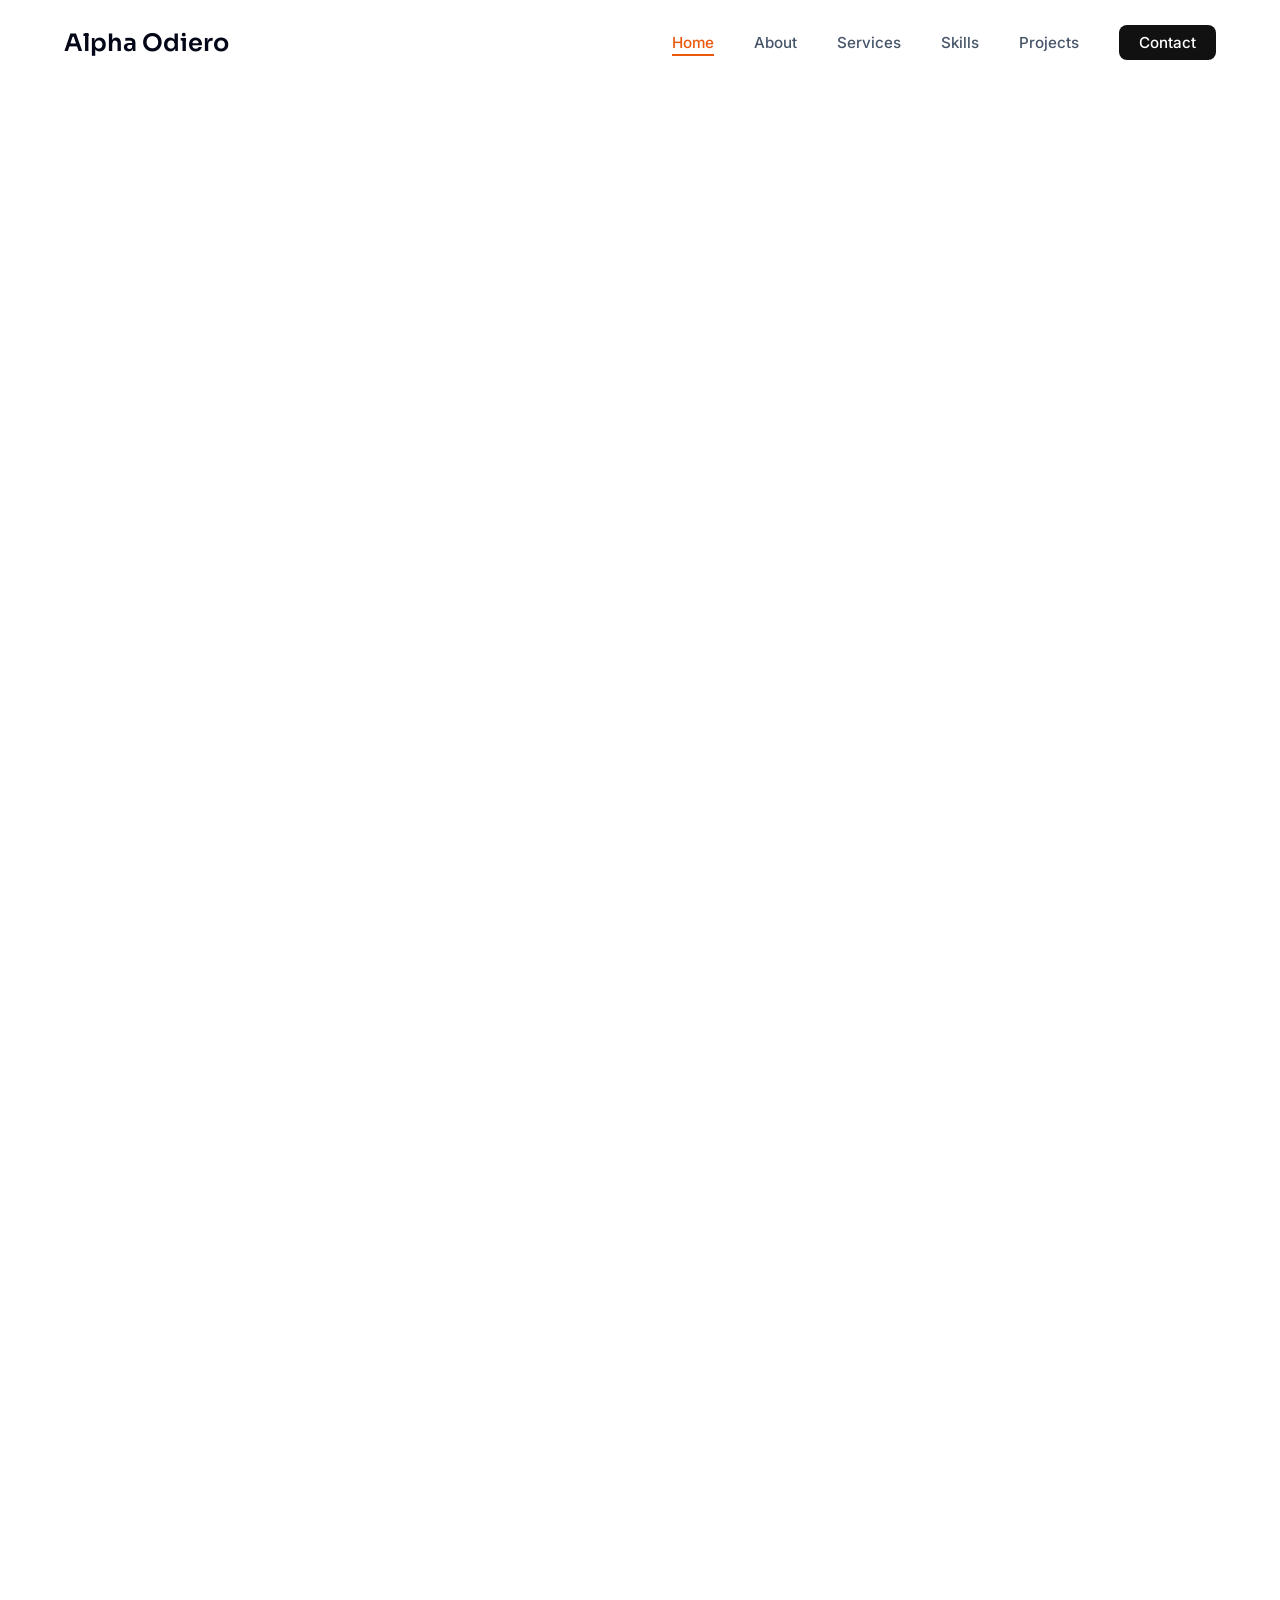
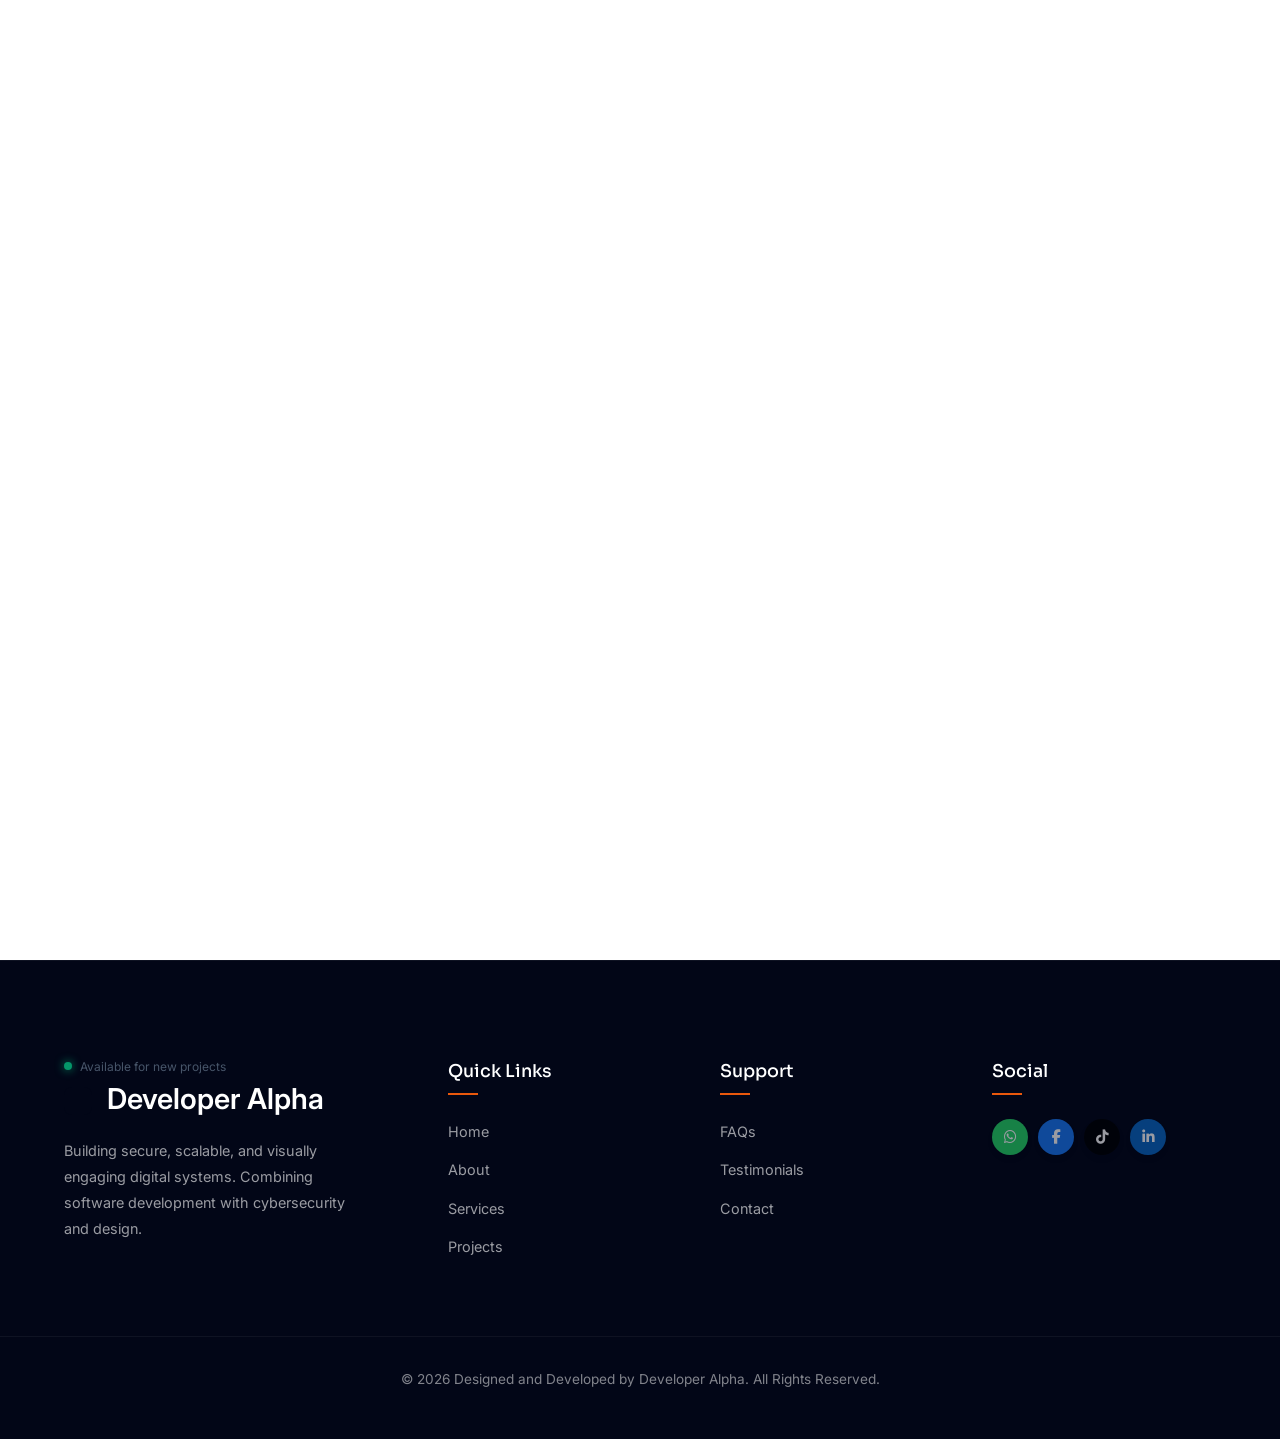
==== index.html @ c67680ea "Ui changed" ====
<!DOCTYPE html>
<html lang="en">

<head>
    <meta charset="UTF-8">
    <meta name="viewport" content="width=device-width, initial-scale=1.0">
    <title>Developer Alpha | Alpha Odiero - Full-Stack Developer & Designer</title>
    <meta name="description"
        content="Portfolio of Alpha Odiero (Developer Alpha), a Kenyan Full-Stack Developer, UI/UX Designer, and Cybersecurity Enthusiast. Building secure and scalable digital experiences.">

    <!-- CSS -->
    <link rel="stylesheet" href="https://cdnjs.cloudflare.com/ajax/libs/font-awesome/6.4.0/css/all.min.css">
    <link rel="stylesheet" href="./css/style.css">
    <link rel="stylesheet" href="./css/responsive.css">

    <!-- Icons -->
    <script src="https://unpkg.com/lucide@latest"></script>
</head>

<body>

    <!-- Desktop Navigation -->
    <nav class="navbar">
        <div class="container nav-container">
            <a href="#" class="logo">

             Alpha Odiero
            </a>
            <ul class="nav-links">
                <li><a href="#home" class="active">Home</a></li>
                <li><a href="#about">About</a></li>
                <li><a href="#services">Services</a></li>
                <li><a href="#skills">Skills</a></li>
                <li><a href="#projects">Projects</a></li>
                <li><a href="#contact" class="nav-contact-btn">Contact</a></li>
            </ul>
            <div class="hamburger">
                <i class="fa-solid fa-bars"></i>
            </div>
        </div>
    </nav>

    <!-- Mobile Slide Menu -->
    <div class="mobile-menu" id="mobileMenu">
        <button class="menu-close"><i class="fa-solid fa-xmark"></i></button>
        <div class="mobile-menu-content">
            <ul class="mobile-nav-links">
                <li><a href="#home">Home</a></li>
                <li><a href="#about">About</a></li>
                <li><a href="#services">Services</a></li>
                <li><a href="#skills">Skills</a></li>
                <li><a href="#projects">Projects</a></li>
                <li><a href="#contact" class="nav-contact-btn">Contact</a></li>
            </ul>
        </div>
    </div>

    <!-- Mobile Navigation (Floating Bottom) -->
    <nav class="mobile-nav">
        <ul>
            <li><a href="#home" class="active"><i data-lucide="home"></i>Home</a></li>
            <li><a href="#about"><i data-lucide="user"></i>About</a></li>
            <li><a href="#projects"><i data-lucide="briefcase"></i>Projects</a></li>
            <li><a href="#contact"><i data-lucide="mail"></i>Contact</a></li>
        </ul>
    </nav>

    <!-- Hero Section -->
    <section id="home" class="hero map-bg map-bg-world">
        <div class="container hero-grid">
            <div class="hero-content reveal">
                <span class="hero-nickname">Developer Alpha</span>
                <h1 class="hero-title"><span class="hero-highlight">Building</span> <span class="typing-text"></span>
                </h1>
                <p class="hero-subtitle">
                    Passionate Kenyan software developer focused on building secure, scalable, and visually engaging
                    digital systems combining software engineering, design, and cybersecurity principles.
                </p>
                <div class="hero-btns">
                    <a href="#projects" class="btn btn-primary">View Projects</a>
                    <a href="#contact" class="btn btn-outline">Let's Work Together</a>
                </div>
                <div class="social-connect-wrapper">
                    <div class="social-connect-text">
                        <span class="follow-text">Follow me</span><span class="colon">:</span>
                    </div>
                    <div class="social-icons">
                        <a href="https://wa.me/254715519158" class="social-icon whatsapp" title="WhatsApp"><i
                                class="fa-brands fa-whatsapp"></i></a>
                        <a href="https://facebook.com/alfaodiero" class="social-icon facebook" title="Facebook"><i
                                class="fa-brands fa-facebook-f"></i></a>
                        <a href="https://tiktok.com/@alphaodiero" class="social-icon tiktok" title="TikTok"><i
                                class="fa-brands fa-tiktok"></i></a>
                        <a href="https://linkedin.com/in/alphaodiero" class="social-icon linkedin" title="LinkedIn"><i
                                class="fa-brands fa-linkedin-in"></i></a>
                        <a href="https://t.me/alphaodiero" class="social-icon telegram" title="Telegram"><i
                                class="fa-brands fa-telegram-plane"></i></a>
                        <a href="mailto:collinsodiera8@gmail.com" class="social-icon email" title="Email"><i
                                class="fa-solid fa-envelope"></i></a>
                        <a href="https://github.com/alpha-odiero" class="social-icon github" title="GitHub"><i
                                class="fa-brands fa-git-alt"></i><span class="git-text">git</span></a>
                    </div>
                </div>
            </div>
            <div class="hero-flow-diagram reveal">
                <!-- SVG connecting lines -->
                <svg class="flow-svg" viewBox="0 0 100 100" preserveAspectRatio="none">
                    <path d="M 16 20 C 33 20, 33 45, 50 45 C 66 45, 66 20, 84 20" fill="none" stroke="rgba(234, 88, 12, 0.4)" stroke-width="0.5" stroke-dasharray="1 1" class="flow-path-anim"/>
                    <path d="M 84 20 C 110 20, -10 70, 16 70" fill="none" stroke="rgba(234, 88, 12, 0.4)" stroke-width="0.5" stroke-dasharray="1 1" class="flow-path-anim"/>
                    <path d="M 16 70 C 33 70, 33 95, 50 95 C 66 95, 66 70, 84 70" fill="none" stroke="rgba(234, 88, 12, 0.4)" stroke-width="0.5" stroke-dasharray="1 1" class="flow-path-anim"/>
                </svg>

                <!-- Cards -->
                <div class="flow-card card-black">
                    <div class="flow-pin"></div>
                    <div class="flow-card-content">
                        <div class="flow-header">
                            <span class="flow-number">01</span>
                            <i data-lucide="lightbulb" class="flow-icon"></i>
                        </div>
                        <h4>Idea</h4>
                        <p>Think of a problem to solve.</p>
                        <div class="flow-example">Example: "I want a website that helps students learn coding."</div>
                    </div>
                </div>

                <div class="flow-card card-yellow">
                    <div class="flow-pin pin-red"></div>
                    <div class="flow-card-content">
                        <div class="flow-header">
                            <span class="flow-number">02</span>
                            <i data-lucide="map" class="flow-icon"></i>
                        </div>
                        <h4>Plan</h4>
                        <p>Define features, tools, users, and goals.</p>
                        <div class="flow-example">Login &bull; Dashboard &bull; Lessons</div>
                    </div>
                </div>

                <div class="flow-card card-orange">
                    <div class="flow-pin pin-green"></div>
                    <div class="flow-card-content">
                        <div class="flow-header">
                            <span class="flow-number">03</span>
                            <i data-lucide="pen-tool" class="flow-icon"></i>
                        </div>
                        <h4>Design</h4>
                        <p>Create UI/UX layouts and app structure.</p>
                        <div class="flow-example">Figma &bull; Canva</div>
                    </div>
                </div>

                <div class="flow-card card-black">
                    <div class="flow-pin pin-pink"></div>
                    <div class="flow-card-content">
                        <div class="flow-header">
                            <span class="flow-number">04</span>
                            <i data-lucide="code" class="flow-icon"></i>
                        </div>
                        <h4>Code</h4>
                        <p>Build the software using programming languages.</p>
                        <div class="flow-example">VS Code &bull; Node.js &bull; React &bull; MongoDB</div>
                    </div>
                </div>

                <div class="flow-card card-yellow">
                    <div class="flow-pin pin-teal"></div>
                    <div class="flow-card-content">
                        <div class="flow-header">
                            <span class="flow-number">05</span>
                            <i data-lucide="bug" class="flow-icon"></i>
                        </div>
                        <h4>Test</h4>
                        <p>Find and fix bugs.</p>
                        <div class="flow-example">Performance &bull; Security &bull; Mobile</div>
                    </div>
                </div>

                <div class="flow-card card-orange">
                    <div class="flow-pin pin-blue"></div>
                    <div class="flow-card-content">
                        <div class="flow-header">
                            <span class="flow-number">06</span>
                            <i data-lucide="rocket" class="flow-icon"></i>
                        </div>
                        <h4>Deploy</h4>
                        <p>Put the software online for users.</p>
                        <div class="flow-example">Vercel &bull; Netlify &bull; Render</div>
                    </div>
                </div>
            </div>
        </div>
    </section>

    <!-- About Section -->
    <section id="about" class="map-bg map-bg-africa">
        <div class="container about-grid">
            <div class="about-img reveal">
                <img src="images/main.jpg" alt="Alpha Odiero" referrerPolicy="no-referrer">
            </div>
            <div class="about-content reveal">
                <span class="section-tag">My Story</span>
                <h2 class="section-title">Who is Alpha?</h2>
                <h3>Bridging Design & Development</h3>
                <p>My journey into software development started with a curiosity for how things work under the hood.
                    Over the years, I've evolved into a developer who doesn't just write code but designs experiences.
                </p>
                <p>With a strong foundation in UI/UX and Graphic Design, I ensure that every system I build is not only
                    powerful and secure but also intuitive and visually stunning.</p>
                <p>My passion for cybersecurity drives me to implement zero-trust principles in every line of code,
                    ensuring that performance never comes at the cost of safety.</p>
                <button class="btn btn-outline" data-modal="workflowModal">Read More About My Process</button>
            </div>
        </div>
    </section>

    <!-- Services Section -->
    <section id="services">
        <div class="container">
            <div class="section-head reveal">
                <span class="section-tag">Expertise</span>
                <h2 class="section-title">What I Do</h2>
            </div>
            <div class="services-grid">
                <div class="service-card reveal">
                    <div class="service-icon"><i data-lucide="server"></i></div>
                    <h3>Backend Development</h3>
                    <p>Building high-performance, secure, and scalable server-side systems and APIs.</p>
                    <button class="btn btn-outline" data-modal="webDevModal">Read More</button>
                </div>
                <div class="service-card reveal uiux-card">
                    <div class="service-icon"><i data-lucide="figma"></i></div>
                    <h3>UI/UX Design</h3>
                    <p>Crafting intuitive and accessible user interfaces that provide exceptional digital experiences.
                    </p>
                    <button class="btn btn-outline" data-modal="uiuxModal">Read More</button>
                </div>
                <div class="service-card reveal">
                    <div class="service-icon"><i data-lucide="layout-grid"></i></div>
                    <h3>Graphic Design</h3>
                    <p>Creating impact through visual identity, branding, and professional layouts.</p>
                    <button class="btn btn-outline" data-modal="graphicModal">Read More</button>
                </div>
            </div>
        </div>
    </section>

    <!-- Skills Section -->
    <section id="skills" class="bg-soft">
        <div class="container">
            <div class="section-head reveal">
                <span class="section-tag">Skills</span>
                <h2 class="section-title">My Tech Stack</h2>
            </div>
            <div class="skills-container">
                <!-- Frontend -->
                <div class="skill-card reveal">
                    <h4><i data-lucide="monitor"></i> Frontend</h4>
                    <div class="skill-item">
                        <div class="skill-info"><span>HTML5/CSS3</span></div>
                    </div>
                    <div class="skill-item">
                        <div class="skill-info"><span>JavaScript (ES6+)</span></div>
                    </div>
                    <div class="skill-item">
                        <div class="skill-info"><span>React.js</span></div>
                    </div>
                    <div class="skill-item">
                        <div class="skill-info"><span>Responsive Design</span></div>
                    </div>
                </div>
                <!-- Backend -->
                <div class="skill-card reveal backend-card">
                    <h4><i data-lucide="server"></i> Backend</h4>
                    <div class="skill-item">
                        <div class="skill-info"><span>Node.js / Express</span></div>
                    </div>
                    <div class="skill-item">
                        <div class="skill-info"><span>REST APIs</span></div>
                    </div>
                    <div class="skill-item">
                        <div class="skill-info"><span>MongoDB</span></div>
                    </div>
                </div>
                <!-- Design -->
                <div class="skill-card reveal">
                    <h4><i data-lucide="pen-tool"></i> Design</h4>
                    <div class="skill-item">
                        <div class="skill-info"><span>Figma</span></div>
                    </div>
                    <div class="skill-item">
                        <div class="skill-info"><span>Photoshop / Illustrator</span></div>
                    </div>
                    <div class="skill-item">
                        <div class="skill-info"><span>Canva</span></div>
                    </div>
                </div>
            </div>
        </div>
    </section>

    <!-- Projects Section -->
    <section id="projects">
        <div class="container">
            <div class="section-head reveal">
                <span class="section-tag">Portfolio</span>
                <h2 class="section-title">Selected Works</h2>
            </div>

            <div class="project-filter reveal">
                <button class="filter-btn active" data-filter="all">All</button>
                <button class="filter-btn" data-filter="web">Web Dev</button>
                <button class="filter-btn" data-filter="design">UI/UX & Graphics</button>
            </div>

            <div class="projects-grid">
                <!-- Project: Kilimo Bora -->
                <div class="project-card reveal" data-category="web">
                    <div class="project-img">
                        <img src="images/land.jpg" alt="Kilimo Bora" referrerPolicy="no-referrer">
                    </div>
                    <div class="project-info">
                        <div class="project-tags">
                            <span class="project-tag">Agri-Tech</span>
                            <span class="project-tag">Full-Stack</span>
                        </div>
                        <h3>Kilimo Bora</h3>
                        <p>An agricultural tech platform designed to empower Kenyan farmers with modern digital tools
                            for better yield management and market access.</p>
                        <div class="project-links">
                            <a href="https://kilimo-bora-amber.vercel.app/" target="_blank" class="project-link"><i
                                    data-lucide="external-link"></i> Live Demo</a>
                            <a href="https://github.com/alpha-odiero" target="_blank" class="project-link"><i
                                    data-lucide="github"></i> GitHub</a>
                        </div>
                    </div>
                </div>

                <!-- Project shishi -->
                <div class="project-card reveal" data-category="web">
                    <div class="project-img">
                        <img src="images/rest.jpg" alt="SecuFlow" referrerPolicy="no-referrer">
                    </div>
                    <div class="project-info">
                        <div class="project-tags">
                            <span class="project-tag">Refreshment</span>
                            <span class="project-tag">Dashboard</span>
                        </div>
                        <h3>shushi restaurant</h3>
                        <p>A project designed to help cleants who are visiting shushi,to have a good time to know more
                            about their services all in one place.</p>
                        <div class="project-links">
                            <a href="#" class="project-link"><i data-lucide="external-link"></i> Case Study</a>
                            <a href="https://github.com/alpha-odiero" target="_blank" class="project-link"><i
                                    data-lucide="github"></i> GitHub</a>
                        </div>
                    </div>
                </div>
                <!-- Project: Kingstone 2 -->
                <div class="project-card reveal" data-category="web">
                    <div class="project-img">
                        <img src="images/bnb.jpg" alt="Kingstone Resort" referrerPolicy="no-referrer">
                    </div>
                    <div class="project-info">
                        <div class="project-tags">
                            <span class="project-tag">Agri-Tech</span>
                            <span class="project-tag">Full-Stack</span>
                        </div>
                        <h3>Kingstone resort</h3>
                        <p>Kingstone Resort serves Kenyans by offering comfortable accommodation, quality hospitality,
                            delicious meals, relaxation facilities, conference services, and tourism experiences that
                            support local travel, employment opportunities, and economic growth within communities..</p>
                        <div class="project-links">
                            <a href="#" target="_blank" class="project-link"><i data-lucide="external-link"></i> Live
                                Demo coming soon</a>
                            <a href="https://github.com/alpha-odiero" target="_blank" class="project-link"><i
                                    data-lucide="github"></i> GitHub</a>
                        </div>
                    </div>
                </div>
                <!-- Project: Kilimo Bora -->
                <div class="project-card reveal" data-category="web">
                    <div class="project-img">
                        <img src="images/eco.jpg" alt="Kilimo Bora" referrerPolicy="no-referrer">
                    </div>
                    <div class="project-info">
                        <div class="project-tags">
                            <span class="project-tag">Eco care</span>
                            <span class="project-tag">Full-Stack</span>
                        </div>
                        <h3>Eco care</h3>
                        <p>A company requested for a Full-Stack web Application were they connect across the globe to
                            save the earth and improve naturea energy.</p>
                        <div class="project-links">
                            <a href="#" target="_blank" class="project-link"><i data-lucide="external-link"></i> Case
                                study</a>
                            <a href="https://github.com/alpha-odiero" target="_blank" class="project-link"><i
                                    data-lucide="github"></i> GitHub</a>
                        </div>
                    </div>
                </div>

                <!-- Project: Brand Identity -->
                <div class="project-card reveal" data-category="design">
                    <div class="project-img">
                        <!-- Placeholder image for Brand Identity -->
                        <img src="images/Kryon™ - Brand Guidelines.jpg" alt="Brand Identity"
                            referrerPolicy="no-referrer">
                    </div>
                    <div class="project-info">
                        <div class="project-tags">
                            <span class="project-tag">Branding</span>
                            <span class="project-tag">Graphic Design</span>
                        </div>
                        <h3>Corporate Brand Identity</h3>
                        <p>A comprehensive branding project including logo design, color palette, and brand guidelines
                            for a tech startup.</p>
                        <div class="project-links">
                            <a href="#" class="project-link" data-modal="brandGalleryModal"><i data-lucide="eye"></i>
                                View Gallery</a>
                        </div>
                    </div>
                </div>

                <!-- Project: Mobile App UI -->
                <div class="project-card reveal" data-category="design">
                    <div class="project-img">
                        <!-- Placeholder image for Mobile App UI -->
                        <img src="images/Instagram (1).jpg" alt="Mobile App UI" referrerPolicy="no-referrer">
                    </div>
                    <div class="project-info">
                        <div class="project-tags">
                            <span class="project-tag">UI/UX</span>
                            <span class="project-tag">Mobile</span>
                        </div>
                        <h3>Eco-Friendly Mobile App</h3>
                        <p>User interface design for a mobile application focused on tracking carbon footprint and
                            sustainable living.</p>
                        <div class="project-links">
                            <a href="#" class="project-link" data-modal="brandGalleryModal"><i data-lucide="eye"></i>
                                View Gallery</a>
                        </div>
                    </div>
                </div>

                <!-- Project: Dashboard UX -->
                <div class="project-card reveal" data-category="design">
                    <div class="project-img">
                        <!-- Placeholder image for Dashboard UX -->
                        <img src="images/Saas Dashboard Series - Orders - S_ Datta.jpg" alt="Dashboard UX"
                            referrerPolicy="no-referrer">
                    </div>
                    <div class="project-info">
                        <div class="project-tags">
                            <span class="project-tag">UI/UX</span>
                            <span class="project-tag">Web App</span>
                        </div>
                        <h3>SaaS Analytics Dashboard</h3>
                        <p>Designed a complex data visualization dashboard for a business intelligence platform with a
                            focus on usability.</p>
                        <div class="project-links">
                            <a href="#" class="project-link" data-modal="brandGalleryModal"><i data-lucide="eye"></i>
                                View Gallery</a>
                        </div>
                    </div>
                </div>

                <!-- Project: Marketing Kit -->
                <div class="project-card reveal" data-category="design">
                    <div class="project-img">
                        <!-- Placeholder image for Marketing Kit -->
                        <img src="images/Top Digital Marketing Agency in Pakistan.jpg" alt="Marketing Kit"
                            referrerPolicy="no-referrer">
                    </div>
                    <div class="project-info">
                        <div class="project-tags">
                            <span class="project-tag">Digital Art</span>
                            <span class="project-tag">Marketing</span>
                        </div>
                        <h3>Digital Marketing Campaign</h3>
                        <p>A series of high-impact visual assets created for a social media marketing campaign reaching
                            over 100k users.</p>
                        <div class="project-links">
                            <a href="#" class="project-link" data-modal="brandGalleryModal"><i data-lucide="eye"></i>
                                View Gallery</a>
                        </div>
                    </div>
                </div>

                <!-- Project: E-commerce Design -->
                <div class="project-card reveal" data-category="design">
                    <div class="project-img">
                        <!-- Placeholder image for E-commerce Design -->
                        <img src="images/Clothing Ad Flyer Design.jpg" alt="E-commerce Design"
                            referrerPolicy="no-referrer">
                    </div>
                    <div class="project-info">
                        <div class="project-tags">
                            <span class="project-tag">UI/UX</span>
                            <span class="project-tag">E-commerce</span>
                        </div>
                        <h3>Fashion E-commerce Concept</h3>
                        <p>Modern and minimalist design for a high-end fashion retailer, focusing on seamless product
                            discovery.</p>
                        <div class="project-links">
                            <a href="#" class="project-link" data-modal="brandGalleryModal"><i data-lucide="eye"></i>
                                View Gallery</a>
                        </div>
                    </div>
                </div>
            </div>
        </div>
    </section>

    <!-- Contact Section -->
    <section id="contact" class="map-bg map-bg-world map-bg-orange">
        <div class="container contact-grid">
            <div class="contact-info reveal">
                <span class="section-tag">Get In Touch</span>
                <h2 class="section-title">Let's Build Something Amazing</h2>
                <div class="contact-cards">
                    <div class="interactive-contact-card">
                        <div class="card-front" onclick="this.parentElement.classList.add('show-back')">
                            <div class="contact-icon"><i data-lucide="phone"></i></div>
                            <div class="contact-details">
                                <h4>Call Me</h4>
                                <p>+254 715 519 158</p>
                            </div>
                        </div>
                        <div class="card-back">
                            <div class="card-back-header">
                                <button class="card-back-btn" onclick="this.closest('.interactive-contact-card').classList.remove('show-back'); event.stopPropagation();"><i class="fa-solid fa-arrow-left"></i></button>
                                <h4>Contact Options</h4>
                            </div>
                            <div class="card-actions">
                                <a href="tel:+254715519158" class="card-action-btn"><i data-lucide="phone"></i> Direct Call</a>
                                <a href="https://wa.me/254715519158?text=Hello%20Alpha,%20I%20saw%20your%20portfolio%20and%20would%20like%20to%20discuss%20a%20project%20with%20you." target="_blank" class="card-action-btn"><i class="fa-brands fa-whatsapp" style="font-size: 1.2rem;"></i> WhatsApp</a>
                            </div>
                        </div>
                    </div>
                    <div class="interactive-contact-card">
                        <div class="card-front" onclick="this.parentElement.classList.add('show-back')">
                            <div class="contact-icon"><i data-lucide="mail"></i></div>
                            <div class="contact-details">
                                <h4>Email Me</h4>
                                <p>collinsodiera8@gmail.com</p>
                            </div>
                        </div>
                        <div class="card-back">
                            <div class="card-back-header">
                                <button class="card-back-btn" onclick="this.closest('.interactive-contact-card').classList.remove('show-back'); event.stopPropagation();"><i class="fa-solid fa-arrow-left"></i></button>
                                <h4>Send an Email</h4>
                            </div>
                            <div class="card-actions">
                                <a href="mailto:collinsodiera8@gmail.com?subject=Inquiry%20from%20Portfolio&body=Hi%20Alpha,%0A%0AI%20was%20impressed%20by%20your%20portfolio%20and%20would%20love%20to%20connect%20with%20you%20regarding%20a%20project." class="card-action-btn"><i data-lucide="mail"></i> Compose Email</a>
                            </div>
                        </div>
                    </div>
                    <div class="interactive-contact-card">
                        <div class="card-front" onclick="this.parentElement.classList.add('show-back')">
                            <div class="contact-icon"><i data-lucide="map-pin"></i></div>
                            <div class="contact-details">
                                <h4>Find Me</h4>
                                <p>Nakuru, Bahati, Maili Saba</p>
                            </div>
                        </div>
                        <div class="card-back">
                            <div class="card-back-header">
                                <button class="card-back-btn" onclick="this.closest('.interactive-contact-card').classList.remove('show-back'); event.stopPropagation();"><i class="fa-solid fa-arrow-left"></i></button>
                                <h4>My Location</h4>
                            </div>
                            <div class="card-actions">
                                <a href="https://maps.app.goo.gl/ADVG8TJtCRrFVwgk6" target="_blank" class="card-action-btn"><i data-lucide="map"></i> Open in Google Maps</a>
                            </div>
                        </div>
                    </div>
                </div>
            </div>
            <div class="contact-form reveal">
                <form id="contactForm">
                    <div class="form-group">
                        <label>Your Name</label>
                        <input type="text" class="form-control" placeholder="John Doe" required>
                    </div>
                    <div class="form-group">
                        <label>Email Address</label>
                        <input type="email" class="form-control" placeholder="john@example.com" required>
                    </div>
                    <div class="form-group">
                        <label>Subject</label>
                        <input type="text" class="form-control" placeholder="How can I help you?" required>
                    </div>
                    <div class="form-group">
                        <label>Message</label>
                        <textarea class="form-control" rows="5" placeholder="Tell me about your project..."
                            required></textarea>
                    </div>
                    <button type="submit" class="btn btn-primary" style="width: 100%;">Send Message</button>
                </form>
            </div>
        </div>
    </section>

    <!-- Footer -->
    <footer>
        <div class="container footer-grid">
            <div class="footer-about">
                <div class="status">
                    <div class="status-dot"></div>
                    Available for new projects
                </div>
                <a href="#" class="footer-logo">
                    <div class="logo-icon"
                        style="display:inline-flex; vertical-align:middle; margin-right:8px; width:28px; height:28px; font-size:0.6rem;">
                    </div>
                    Developer Alpha
                </a>
                <p>Building secure, scalable, and visually engaging digital systems. Combining software development with
                    cybersecurity and design.</p>
            </div>
            <div class="footer-links">
                <h4>Quick Links</h4>
                <ul>
                    <li><a href="#home">Home</a></li>
                    <li><a href="#about">About</a></li>
                    <li><a href="#services">Services</a></li>
                    <li><a href="#projects">Projects</a></li>
                </ul>
            </div>
            <div class="footer-links">
                <h4>Support</h4>
                <ul>
                    <li><a href="#" data-modal="faqModal">FAQs</a></li>
                    <li><a href="#" data-modal="testimonialModal">Testimonials</a></li>
                    <li><a href="#contact">Contact</a></li>
                </ul>
            </div>
            <div class="footer-links">
                <h4>Social</h4>
                <div class="social-icons" style="justify-content: flex-start; gap: 10px;">
                    <a href="https://wa.me/254715519158" class="social-icon whatsapp" title="WhatsApp"><i
                            class="fa-brands fa-whatsapp"></i></a>
                    <a href="https://facebook.com/alfaodiero" class="social-icon facebook" title="Facebook"><i
                            class="fa-brands fa-facebook-f"></i></a>
                    <a href="https://tiktok.com/@alphaodiero" class="social-icon tiktok" title="TikTok"><i
                            class="fa-brands fa-tiktok"></i></a>
                    <a href="https://linkedin.com/in/alphaodiero" class="social-icon linkedin" title="LinkedIn"><i
                            class="fa-brands fa-linkedin-in"></i></a>
                </div>
            </div>
        </div>
        <div class="footer-bottom">
            <p>&copy; 2026 Designed and Developed by Developer Alpha. All Rights Reserved.</p>
        </div>
    </footer>

    <!-- Modals -->
    <!-- Workflow Modal -->
    <div id="workflowModal" class="modal">
        <div class="modal-content">
            <button class="modal-close">&times;</button>
            <h2 class="section-title">My Project Workflow: How I Handle Projects From Start to Finish</h2>
            <div class="workflow-steps">
                <div class="faq-item">
                    <div class="faq-question">1. Discovery & Consultation <span>+</span></div>
                    <div class="faq-answer">Every project begins with understanding the client’s goals, audience, and
                        vision. During this phase, I discuss requirements, understand business goals, identify target
                        users, analyze competitors, and define project scope to create a strong foundation.</div>
                </div>
                <div class="faq-item">
                    <div class="faq-question">2. Planning & Strategy <span>+</span></div>
                    <div class="faq-answer">I create a clear project plan including system architecture, feature
                        planning, user flow mapping, and technology selection. I recommend solutions based on
                        scalability, performance, and budget.</div>
                </div>
                <div class="faq-item">
                    <div class="faq-question">3. UI/UX Design <span>+</span></div>
                    <div class="faq-answer">Before coding, I design the visual experience. This includes wireframes, UI
                        mockups, color systems, and typography. I collaborate closely with clients to refine the design
                        until it aligns with their vision.</div>
                </div>
                <div class="faq-item">
                    <div class="faq-question">4. Development Phase <span>+</span></div>
                    <div class="faq-answer">I focus on clean, maintainable code, responsive design, fast performance,
                        and security best practices. I build everything from frontend interfaces to secure backend APIs
                        and databases.</div>
                </div>
                <div class="faq-item">
                    <div class="faq-question">5. Client Collaboration & Feedback <span>+</span></div>
                    <div class="faq-answer">Communication is maintained throughout. I provide regular progress updates,
                        preview links, and revision opportunities. This ensures clients stay involved and informed at
                        every stage.</div>
                </div>
                <div class="faq-item">
                    <div class="faq-question">6. Testing & Optimization <span>+</span></div>
                    <div class="faq-answer">Before launch, the project is thoroughly tested for mobile responsiveness,
                        browser compatibility, performance, and security issues to deliver a stable, polished, and
                        professional product.</div>
                </div>
                <div class="faq-item">
                    <div class="faq-question">7. Deployment & Launch <span>+</span></div>
                    <div class="faq-answer">After final approval, I deploy the project to production. This includes
                        domain connection, hosting setup, SSL configuration, and database deployment.</div>
                </div>
                <div class="faq-item">
                    <div class="faq-question">8. Post-Launch Support <span>+</span></div>
                    <div class="faq-answer">Even after deployment, I continue supporting clients with maintenance,
                        updates, feature improvements, and bug fixes for continuous improvement.</div>
                </div>
            </div>
            <div class="collaboration-approach"
                style="margin-top: 2rem; padding-top: 1.5rem; border-top: 1px solid var(--border-color);">
                <h3 style="font-size: 1.2rem; margin-bottom: 1rem;">My Collaboration Approach</h3>
                <div style="display: flex; flex-wrap: wrap; gap: 8px;">
                    <span class="project-tag">Clear communication</span>
                    <span class="project-tag">Transparency</span>
                    <span class="project-tag">Timely delivery</span>
                    <span class="project-tag">Creative problem-solving</span>
                    <span class="project-tag">Attention to detail</span>
                    <span class="project-tag">Client satisfaction</span>
                    <span class="project-tag">Scalable and secure solutions</span>
                </div>
            </div>
        </div>
    </div>

    <!-- FAQ Modal -->
    <div id="faqModal" class="modal">
        <div class="modal-content">
            <button class="modal-close">&times;</button>
            <h2 class="section-title">Frequently Asked Questions</h2>
            <div class="faq-list">
                <div class="faq-item">
                    <div class="faq-question">Who is Alpha Odiero? <span>+</span></div>
                    <div class="faq-answer">I’m Alpha Odiero, also known as Engineer Alpha — a Kenyan Full-Stack
                        Developer, UI/UX Designer, Graphic Designer, and Cybersecurity Enthusiast passionate about
                        building modern digital products and scalable web applications.</div>
                </div>
                <div class="faq-item">
                    <div class="faq-question">What services do you offer? <span>+</span></div>
                    <div class="faq-answer">I offer a wide range of services including: Full-Stack Web Development,
                        Frontend Development, UI/UX Design, Graphic Design, Portfolio & Business Websites, Landing
                        Pages, E-commerce Development, Branding & Visual Design, and Website Maintenance & Optimization.
                    </div>
                </div>
                <div class="faq-item">
                    <div class="faq-question">Which technologies do you use? <span>+</span></div>
                    <div class="faq-answer">I work with technologies such as: HTML, CSS, JavaScript, React.js, Node.js,
                        Express.js, MongoDB, Git & GitHub, REST APIs, Figma, and Adobe Photoshop & Illustrator. I’m also
                        expanding my skills in DevOps, backend architecture, and cybersecurity.</div>
                </div>
                <div class="faq-item">
                    <div class="faq-question">Are you available for freelance work? <span>+</span></div>
                    <div class="faq-answer">Yes. I’m available for freelance projects, collaborations, startup
                        partnerships, and creative digital solutions.</div>
                </div>
                <div class="faq-item">
                    <div class="faq-question">Do you design both websites and graphics? <span>+</span></div>
                    <div class="faq-answer">Yes. I combine development and design skills to create complete digital
                        experiences — from UI/UX design and branding to fully functional websites and applications.
                    </div>
                </div>
                <div class="faq-item">
                    <div class="faq-question">Can you build responsive mobile-friendly websites? <span>+</span></div>
                    <div class="faq-answer">Absolutely. All websites I create are fully responsive and optimized for
                        desktops, tablets, and mobile devices.</div>
                </div>
                <div class="faq-item">
                    <div class="faq-question">Do you work with startups and personal brands? <span>+</span></div>
                    <div class="faq-answer">Yes. I enjoy helping startups, entrepreneurs, creators, and businesses build
                        strong online identities and scalable digital products.</div>
                </div>
                <div class="faq-item">
                    <div class="faq-question">How long does it take to complete a project? <span>+</span></div>
                    <div class="faq-answer">Project timelines depend on complexity and features. Small websites may take
                        a few days, while advanced applications can take several weeks.</div>
                </div>
                <div class="faq-item">
                    <div class="faq-question">Do you provide website maintenance after deployment? <span>+</span></div>
                    <div class="faq-answer">Yes. I can help with: bug fixes, updates, performance optimization, security
                        improvements, feature additions, and ongoing support.</div>
                </div>
                <div class="faq-item">
                    <div class="faq-question">What makes your work different? <span>+</span></div>
                    <div class="faq-answer">I focus on: clean modern UI, smooth user experience, performance
                        optimization, scalable architecture, secure coding practices, creative visual design, and
                        attention to detail.</div>
                </div>
                <div class="faq-item">
                    <div class="faq-question">Are you learning new technologies? <span>+</span></div>
                    <div class="faq-answer">Yes. I continuously learn and experiment with modern technologies, backend
                        systems, DevOps tools, AI integrations, and cybersecurity concepts to improve my skills.</div>
                </div>
                <div class="faq-item">
                    <div class="faq-question">How can clients contact you? <span>+</span></div>
                    <div class="faq-answer">You can contact me through Email, WhatsApp, LinkedIn, Instagram, Facebook,
                        or the portfolio contact form.</div>
                </div>
            </div>
        </div>
    </div>

    <!-- Testimonial Modal -->
    <div id="testimonialModal" class="modal">
        <div class="modal-content">
            <button class="modal-close">&times;</button>
            <h2 class="section-title">What My Clients Say</h2>
            <div class="testimonial-list">
                <div class="testimonial-item">
                    <div class="testimonial-rating">
                        <i class="fa-solid fa-star"></i><i class="fa-solid fa-star"></i><i
                            class="fa-solid fa-star"></i><i class="fa-solid fa-star"></i><i
                            class="fa-solid fa-star"></i>
                    </div>
                    <p>"Alpha is far more than just a developer; he's a visionary architect. He didn't just build the
                        Kilimo Bora platform; he understood the challenges of our local farmers and built a scalable
                        system that truly empowers them."</p>
                    <h4>Peter N., Founder of AgriTech Solutions, Nairobi</h4>
                </div>
                <div class="testimonial-item">
                    <div class="testimonial-rating">
                        <i class="fa-solid fa-star"></i><i class="fa-solid fa-star"></i><i
                            class="fa-solid fa-star"></i><i class="fa-solid fa-star"></i><i
                            class="fa-solid fa-star"></i>
                    </div>
                    <p>"The security audit Alpha conducted for our fintech application was eye-opening. He identified
                        critical vulnerabilities we had overlooked and helped us implement a robust security framework.
                        A true professional."</p>
                    <h4>Sarah J., Lead Developer at Tech Hub Kenya</h4>
                </div>
                <div class="testimonial-item">
                    <div class="testimonial-rating">
                        <i class="fa-solid fa-star"></i><i class="fa-solid fa-star"></i><i
                            class="fa-solid fa-star"></i><i class="fa-solid fa-star"></i><i
                            class="fa-solid fa-star"></i>
                    </div>
                    <p>"Finding a developer who truly understands design is rare. Alpha redesigned our brand identity
                        and built a high-performance booking system that significantly increased our conversion rates.
                        Highly recommended!"</p>
                    <h4>David O., Marketing Director at Luxe Stays</h4>
                </div>
                <div class="testimonial-item">
                    <div class="testimonial-rating">
                        <i class="fa-solid fa-star"></i><i class="fa-solid fa-star"></i><i
                            class="fa-solid fa-star"></i><i class="fa-solid fa-star"></i><i
                            class="fa-solid fa-star"></i>
                    </div>
                    <p>"Alpha delivered a sleek, fast, and secure portfolio that has already helped me land three new
                        clients. His process is transparent, highly collaborative, and he really cares about the final
                        user experience."</p>
                    <h4>Anita W., Freelance Consultant</h4>
                </div>
            </div>
        </div>
    </div>

    <!-- Backend Development Modal -->
    <div id="webDevModal" class="modal">
        <div class="modal-content">
            <button class="modal-close">&times;</button>
            <h2 class="section-title">Backend Development</h2>
            <p>I specialize in building robust and scalable backend systems using Node.js and Express. My focus is on
                creating secure APIs, managing databases with MongoDB, and ensuring high performance.</p>
            <ul style="margin-top: 1.5rem; list-style: none; display: flex; flex-direction: column; gap: 0.8rem;">
                <li style="display: flex; align-items: center; gap: 10px; color: var(--text-secondary);"><i
                        data-lucide="check-circle-2" style="color: var(--accent-orange); width: 18px;"></i> RESTful API
                    Design</li>
                <li style="display: flex; align-items: center; gap: 10px; color: var(--text-secondary);"><i
                        data-lucide="check-circle-2" style="color: var(--accent-orange); width: 18px;"></i> Database
                    Schema Modeling</li>
                <li style="display: flex; align-items: center; gap: 10px; color: var(--text-secondary);"><i
                        data-lucide="check-circle-2" style="color: var(--accent-orange); width: 18px;"></i> JWT & OAuth
                    Authentication</li>
            </ul>
        </div>
    </div>

    <!-- UI/UX Design Modal -->
    <div id="uiuxModal" class="modal">
        <div class="modal-content">
            <button class="modal-close">&times;</button>
            <h2 class="section-title">UI/UX Design</h2>
            <p>I create user-centric designs that are intuitive and accessible. My process involves deep research and
                prototyping to ensure the best digital experience.</p>
            <ul style="margin-top: 1.5rem; list-style: none; display: flex; flex-direction: column; gap: 0.8rem;">
                <li style="display: flex; align-items: center; gap: 10px; color: var(--text-secondary);"><i
                        data-lucide="check-circle-2" style="color: var(--accent-orange); width: 18px;"></i> User
                    Research & Persona</li>
                <li style="display: flex; align-items: center; gap: 10px; color: var(--text-secondary);"><i
                        data-lucide="check-circle-2" style="color: var(--accent-orange); width: 18px;"></i> Interactive
                    Prototyping (Figma)</li>
                <li style="display: flex; align-items: center; gap: 10px; color: var(--text-secondary);"><i
                        data-lucide="check-circle-2" style="color: var(--accent-orange); width: 18px;"></i> Usability
                    Testing</li>
            </ul>
        </div>
    </div>

    <!-- Graphic Design Modal -->
    <div id="graphicModal" class="modal">
        <div class="modal-content">
            <button class="modal-close">&times;</button>
            <h2 class="section-title">Graphic Design</h2>
            <p>I help brands communicate their message through compelling visual storytelling. I ensure a consistent and
                professional brand identity across all platforms.</p>
            <ul style="margin-top: 1.5rem; list-style: none; display: flex; flex-direction: column; gap: 0.8rem;">
                <li style="display: flex; align-items: center; gap: 10px; color: var(--text-secondary);"><i
                        data-lucide="check-circle-2" style="color: var(--accent-orange); width: 18px;"></i> Brand
                    Identity & Logo Design</li>
                <li style="display: flex; align-items: center; gap: 10px; color: var(--text-secondary);"><i
                        data-lucide="check-circle-2" style="color: var(--accent-orange); width: 18px;"></i> Marketing
                    Material Layouts</li>
                <li style="display: flex; align-items: center; gap: 10px; color: var(--text-secondary);"><i
                        data-lucide="check-circle-2" style="color: var(--accent-orange); width: 18px;"></i> Digital
                    Content Creation</li>
            </ul>
        </div>
    </div>

    <!-- Brand Gallery Modal -->
    <div id="brandGalleryModal" class="modal">
        <div class="modal-content modal-large">
            <button class="modal-close">&times;</button>
            <h2 class="section-title">Graphics & Design Gallery</h2>
            <p>Explore the visual elements and design process for our happy clients.</p>
            <div class="gallery-grid">
                <div class="gallery-item"><img src="images/Kryon™ - Brand Guidelines.jpg" alt="Brand Item 1"></div>
                <div class="gallery-item"><img src="images/Instagram (1).jpg" alt="Brand Item 2"></div>
                <div class="gallery-item"><img src="images/Saas Dashboard Series - Orders - S_ Datta.jpg"
                        alt="Brand Item 3"></div>
                <div class="gallery-item"><img src="images/Top Digital Marketing Agency in Pakistan.jpg"
                        alt="Brand Item 4"></div>
                <div class="gallery-item"><img src="images/Clothing Ad Flyer Design.jpg" alt="Brand Item 5"></div>
            </div>
            <div style="margin-top: 2rem; display: flex; justify-content: center;">
                <a href="https://github.com/alpha-odiero" target="_blank" class="btn btn-primary">View Full Case Study
                    on GitHub</a>
            </div>
        </div>
    </div>

    <!-- Assets Gallery Modal -->
    <div id="assetsGalleryModal" class="modal">
        <div class="modal-content modal-large">
            <button class="modal-close">&times;</button>
            <h2 class="section-title">Digital Marketing Assets</h2>
            <p>A collection of high-impact visual content created for social media and digital advertising campaigns.
            </p>
            <div class="gallery-grid">
                <div class="gallery-item"><img src="images/Top Digital Marketing Agency in Pakistan.jpg"
                        alt="Marketing Asset 1"></div>
                <div class="gallery-item"><img src="images/Clothing Ad Flyer Design.jpg" alt="Marketing Asset 2"></div>
                <div class="gallery-item"><img src="images/Instagram (1).jpg" alt="Marketing Asset 3"></div>
            </div>
            <div style="margin-top: 2rem; display: flex; justify-content: center;">
                <a href="https://github.com/alpha-odiero" target="_blank" class="btn btn-primary">Explore Full
                    Campaign</a>
            </div>
        </div>
    </div>

    <!-- Scripts -->
    <script>
        // Initialize Lucide icons
        lucide.createIcons();
    </script>
    <script src="./js/main.js"></script>
    <script src="./js/animations.js"></script>
</body>

</html>
---- css/style.css ----
@import url('https://fonts.googleapis.com/css2?family=Sora:wght@400;600;700&family=Inter:wght@400;500;600&display=swap');

:root {
    --primary-white: #ffffff;
    --dark-navy: #020617;
    --accent-orange: #ea580c;
    --accent-emerald: #059669;
    --text-primary: #020617;
    --text-secondary: #475569;
    --bg-soft: #f8fafc;
    --border-color: #f1f5f9;
    --font-heading: 'Sora', sans-serif;
    --font-body: 'Inter', sans-serif;
    --transition-smooth: all 0.3s cubic-bezier(0.4, 0, 0.2, 1);
}

* {
    margin: 0;
    padding: 0;
    box-sizing: border-box;
}

html {
    scroll-behavior: smooth;
}

body {
    font-family: var(--font-body);
    color: var(--text-primary);
    background-color: var(--primary-white);
    line-height: 1.6;
    overflow-x: hidden;
}

h1,
h2,
h3,
h4 {
    font-family: var(--font-heading);
    font-weight: 500;
    color: var(--dark-navy);
}

/* Scrollbar */
::-webkit-scrollbar {
    width: 8px;
}

::-webkit-scrollbar-track {
    background: var(--bg-soft);
}

::-webkit-scrollbar-thumb {
    background: #cbd5e1;
    border-radius: 10px;
}

::-webkit-scrollbar-thumb:hover {
    background: var(--text-secondary);
}

/* Navigation */
.navbar {
    position: fixed;
    top: 0;
    width: 100%;
    z-index: 1000;
    padding: 1.5rem 0;
    transition: var(--transition-smooth);
}

.navbar.scrolled {
    background: rgba(255, 255, 255, 0.8);
    backdrop-filter: blur(12px);
    padding: 1rem 0;
    border-bottom: 1px solid var(--border-color);
}

.container {
    max-width: 1400px;
    margin: 0 auto;
    padding: 0 4rem;
}

.nav-container {
    display: flex;
    justify-content: space-between;
    align-items: center;
}

.logo {
    font-family: var(--font-heading);
    font-size: 1.5rem;
    font-weight: 600;
    color: var(--dark-navy);
    text-decoration: none;
}

.logo-icon {
    width: 32px;
    height: 32px;
    background: var(--dark-navy);
    border-radius: 8px;
    display: flex;
    align-items: center;
    justify-content: center;
    color: white;
    font-size: 0.75rem;
    font-weight: 700;
}

.status {
    font-size: 0.75rem;
    color: var(--text-secondary);
    display: flex;
    align-items: center;
    gap: 8px;
}

.status-dot {
    width: 8px;
    height: 8px;
    background: var(--accent-emerald);
    border-radius: 50%;
    box-shadow: 0 0 10px var(--accent-emerald);
    animation: pulse 2s infinite;
}

@keyframes pulse {
    0% {
        transform: scale(1);
        opacity: 1;
    }

    50% {
        transform: scale(1.2);
        opacity: 0.7;
    }

    100% {
        transform: scale(1);
        opacity: 1;
    }
}

.nav-links {
    display: flex;
    gap: 2.5rem;
    list-style: none;
}

.nav-links a {
    text-decoration: none;
    color: var(--text-secondary);
    font-size: 0.95rem;
    font-weight: 500;
    transition: var(--transition-smooth);
    position: relative;
}

.nav-links a:not(.nav-contact-btn)::after {
    content: '';
    position: absolute;
    bottom: -4px;
    left: 0;
    width: 0;
    height: 2px;
    background-color: var(--accent-orange);
    transition: width 0.3s ease;
}

.nav-links a:not(.nav-contact-btn):hover::after,
.nav-links a.active:not(.nav-contact-btn)::after {
    width: 100%;
}

.nav-links a:not(.nav-contact-btn):hover,
.nav-links a.active:not(.nav-contact-btn) {
    color: var(--accent-orange);
}

.nav-contact-btn {
    background-color: #111;
    color: #fff !important;
    padding: 8px 20px;
    border-radius: 8px;
    transition: all 0.3s ease;
}

.nav-contact-btn:hover {
    background-color: #fbbf24;
    color: #111 !important;
    transform: translateY(-2px);
}

/* Hero Section */
.hero {
    min-height: 100vh;
    display: flex;
    align-items: center;
    padding-top: 80px;
    background: var(--primary-white);
}

.hero-grid {
    display: grid;
    grid-template-columns: 1.2fr 0.8fr;
    gap: 4rem;
    align-items: center;
}

.hero-content {
    max-width: 700px;
}

.hero-nickname {
    display: inline-flex;
    align-items: center;
    padding: 6px 12px;
    background: #f8fafc;
    border: 1px solid #e2e8f0;
    border-radius: 99px;
    font-size: 0.75rem;
    font-weight: 600;
    color: var(--accent-orange);
    margin-bottom: 24px;
    letter-spacing: 0.05em;
    text-transform: uppercase;
}

.hero-title {
    font-size: 3.5rem;
    line-height: 1.1;
    margin-bottom: 20px;
    letter-spacing: -0.03em;
}

.hero-highlight {
    color: var(--accent-orange);
}

.hero-subtitle {
    font-size: 1.2rem;
    /* Increase font size for better readability */
    color: var(--text-secondary);
    margin-bottom: 2.5rem;
    max-width: 600px;
}

.hero-btns {
    display: flex;
    gap: 1.5rem;
    margin-bottom: 3rem;
}

.btn {
    padding: 14px 28px;
    border-radius: 12px;
    font-weight: 600;
    text-decoration: none;
    transition: var(--transition-smooth);
    cursor: pointer;
    border: none;
    font-family: var(--font-body);
}

.btn-primary {
    background: var(--dark-navy);
    color: white;
    box-shadow: 0 10px 15px -3px rgba(0, 0, 0, 0.1);
}

.btn-primary:hover {
    transform: translateY(-2px);
    box-shadow: 0 20px 25px -5px rgba(0, 0, 0, 0.1);
}

.btn-outline {
    background: transparent;
    border: 1px solid #e2e8f0;
    color: var(--dark-navy);
}

.btn-outline:hover {
    background: var(--bg-soft);
    border-color: var(--dark-navy);
}

.social-icons {
    display: flex;
    gap: 1.2rem;
}

.social-connect-wrapper {
    position: relative;
    padding-left: 12px;
    margin-bottom: 2rem;
    display: inline-block;
}

.social-connect-wrapper::before {
    content: '';
    position: absolute;
    left: 0;
    top: 5px;
    bottom: 5px;
    width: 3px;
    background-color: #000;
}

.social-connect-text {
    font-size: 1.5rem;
    margin-bottom: 6px;
    border-bottom: 1px solid #000;
    padding-bottom: 4px;
    display: inline-block;
    padding-right: 40px;
}

.social-connect-text .follow-text {
    color: var(--accent-orange);
    font-weight: 500;
}

.social-connect-text .colon {
    color: #000;
    font-weight: 500;
}

.hero .social-icons {
    padding-top: 8px;
    width: fit-content;
}

.social-icon {
    width: 36px;
    height: 36px;
    display: flex;
    align-items: center;
    justify-content: center;
    border-radius: 50%;
    color: var(--text-secondary);
    background: var(--bg-soft);
    transition: var(--transition-smooth);
    text-decoration: none;
    font-size: 1rem;
    box-shadow: 0 4px 10px rgba(0,0,0,0.05);
}

.social-icon.whatsapp {
    color: white;
    background: #25d366;
}

.social-icon.email {
    color: #ea4335;
    background: transparent;
    font-size: 1.2rem;
}

.social-icon.tiktok {
    color: white;
    background: #000000;
}

.social-icon.github {
    color: #f14e32;
    background: transparent;
    width: auto;
    border-radius: 0;
    gap: 4px;
    font-size: 1.2rem;
    box-shadow: none;
}

.social-icon.github .git-text {
    color: #000;
    font-family: 'Inter', sans-serif;
    font-weight: 800;
    font-size: 1rem;
}

.social-icon.linkedin {
    color: white;
    background: #0a66c2;
}

.social-icon.facebook {
    color: white;
    background: #1877f2;
}

.social-icon.telegram {
    color: white;
    background: #0088cc;
}

.social-icon:hover {
    transform: translateY(-4px);
    box-shadow: 0 8px 15px rgba(0,0,0,0.15);
    filter: brightness(1.1);
}

.hero-flow-diagram {
    position: relative;
    display: grid;
    grid-template-columns: repeat(3, 1fr);
    gap: 1.5rem;
    padding: 2rem 0;
}

.flow-svg {
    position: absolute;
    top: 0;
    left: 0;
    width: 100%;
    height: 100%;
    z-index: 0;
    pointer-events: none;
}

.flow-path-anim {
    animation: flowData 20s linear infinite;
}

@keyframes flowData {
    from { stroke-dashoffset: 100; }
    to { stroke-dashoffset: 0; }
}

.flow-card {
    position: relative;
    z-index: 1;
    border-radius: 16px;
    padding: 1.2rem;
    box-shadow: 0 10px 30px rgba(0, 0, 0, 0.08);
    transition: transform 0.3s ease;
    display: flex;
    flex-direction: column;
}

.flow-card:hover {
    transform: translateY(-5px) scale(1.02);
}

.hero-flow-diagram .flow-card:nth-child(3),
.hero-flow-diagram .flow-card:nth-child(6) {
    margin-top: 3rem;
}

.card-black {
    background-color: #111;
    color: #fff;
    border: 2px solid #333;
}
.card-black h4, .card-black .flow-icon { color: #fff; }
.card-black .flow-example { color: #aaa; font-size: 0.75rem; margin-top: 8px;}

.card-yellow {
    background-color: #fbbf24;
    color: #111;
    border: 2px solid #eab308;
}
.card-yellow h4, .card-yellow .flow-icon { color: #111; }
.card-yellow .flow-example { color: #555; font-size: 0.75rem; margin-top: 8px;}

.card-orange {
    background-color: #ea580c;
    color: #fff;
    border: 2px solid #c2410c;
}
.card-orange h4, .card-orange .flow-icon { color: #fff; }
.card-orange .flow-example { color: #eee; font-size: 0.75rem; margin-top: 8px;}

.flow-header {
    display: flex;
    justify-content: space-between;
    align-items: center;
    margin-bottom: 0.8rem;
}

.flow-number {
    font-size: 1.2rem;
    font-weight: 700;
    opacity: 0.5;
}

.flow-card h4 {
    font-size: 1.1rem;
    margin-bottom: 0.4rem;
    font-family: var(--font-heading);
}

.flow-card p {
    font-size: 0.8rem;
    line-height: 1.4;
    flex-grow: 1;
}

.flow-pin {
    position: absolute;
    top: -10px;
    left: 50%;
    transform: translateX(-50%);
    width: 20px;
    height: 20px;
    background-color: #e2e8f0;
    border-radius: 50%;
    box-shadow: inset -2px -2px 5px rgba(0,0,0,0.3), 0 5px 10px rgba(0,0,0,0.5);
}

.pin-red { background-color: #ef4444; }
.pin-green { background-color: #10b981; }
.pin-pink { background-color: #ec4899; }
.pin-teal { background-color: #14b8a6; }
.pin-blue { background-color: #3b82f6; }

/* Sections Global */
section {
    padding: 4rem 0;
}

.section-head {
    text-align: center;
    margin-bottom: 3.5rem;
}

.section-tag {
    display: inline-flex;
    align-items: center;
    padding: 6px 12px;
    background: #f8fafc;
    border: 1px solid #e2e8f0;
    border-radius: 99px;
    font-size: 0.75rem;
    font-weight: 600;
    color: var(--accent-orange);
    margin-bottom: 1.5rem;
    letter-spacing: 0.05em;
    text-transform: uppercase;
}

.section-title {
    font-size: 2.5rem;
    margin-bottom: 1rem;
}

/* About Section */
.about-grid {
    display: grid;
    grid-template-columns: 1fr 1fr;
    gap: 4rem;
    align-items: center;
}

.about-img {
    border-radius: 20px;
    overflow: hidden;
    position: relative;
}

.about-img img {
    width: 100%;
    display: block;
}

.about-content h3 {
    font-size: 2rem;
    margin-bottom: 1.5rem;
}

.about-content p {
    color: var(--text-secondary);
    margin-bottom: 1.5rem;
}

/* Services */
.services-grid {
    display: grid;
    grid-template-columns: repeat(auto-fit, minmax(350px, 1fr));
    gap: 3rem;
}

.service-card {
    background: var(--primary-white);
    padding: 3rem;
    border-radius: 20px;
    border: 1px solid var(--border-color);
    transition: var(--transition-smooth);
    box-shadow: 0 20px 40px rgba(0, 0, 0, 0.06);
}

.service-card:hover {
    transform: translateY(-12px);
    border-color: var(--accent-orange);
    box-shadow: 0 30px 60px rgba(0, 0, 0, 0.12);
}

.service-icon {
    width: 60px;
    height: 60px;
    background: var(--bg-soft);
    border-radius: 12px;
    display: flex;
    align-items: center;
    justify-content: center;
    margin-bottom: 2rem;
    color: var(--accent-orange);
}

.service-card h3 {
    margin-bottom: 1rem;
}

.service-card p {
    color: var(--text-secondary);
    margin-bottom: 2rem;
}

/* Skills */
.skills-container {
    display: grid;
    grid-template-columns: repeat(auto-fit, minmax(350px, 1fr));
    gap: 3rem;
    margin-top: 2rem;
}

.skill-card {
    background: var(--primary-white);
    padding: 2.5rem;
    border-radius: 16px;
    border: 1px solid var(--border-color);
    transition: var(--transition-smooth);
    box-shadow: 0 15px 35px rgba(0, 0, 0, 0.05);
    /* Added shadow */
}

.skill-card:hover {
    transform: translateY(-10px);
    box-shadow: 0 25px 50px rgba(0, 0, 0, 0.1);
}

.backend-card,
.uiux-card {
    background: var(--accent-orange) !important;
    border-color: var(--accent-orange) !important;
    color: white !important;
}

.backend-card h3,
.backend-card h4,
.uiux-card h3,
.uiux-card h4,
.backend-card p,
.uiux-card p,
.backend-card .skill-info span,
.uiux-card .skill-info span {
    color: white !important;
}

.backend-card .service-icon,
.uiux-card .service-icon {
    background: rgba(255, 255, 255, 0.2) !important;
    color: white !important;
}

.backend-card .btn-outline,
.uiux-card .btn-outline {
    border-color: white !important;
    color: white !important;
}

.backend-card .btn-outline:hover,
.uiux-card .btn-outline:hover {
    background: white !important;
    color: var(--accent-orange) !important;
}

.backend-card .skill-bar,
.uiux-card .skill-bar {
    background: rgba(255, 255, 255, 0.2);
}

.backend-card .skill-progress,
.uiux-card .skill-progress {
    background: white;
}

.skill-card h4 {
    margin-bottom: 1.5rem;
    display: flex;
    align-items: center;
    gap: 0.8rem;
}

.skill-list {
    list-style: none;
}

.skill-item {
    margin-bottom: 1.2rem;
}

.skill-info {
    display: flex;
    justify-content: space-between;
    margin-bottom: 0.5rem;
    font-size: 0.9rem;
}

.skill-bar {
    height: 6px;
    background: var(--bg-soft);
    border-radius: 10px;
    overflow: hidden;
}

.skill-progress {
    height: 100%;
    background: var(--accent-orange);
    width: 0;
    transition: width 1.5s ease-out;
}

/* Projects */
/* =========================
   PROJECTS SECTION
========================= */

.projects-grid {
    display: grid;
    grid-template-columns: repeat(auto-fit, minmax(380px, 1fr));
    gap: 2.5rem;
    margin-top: 4rem;
}

/* CARD */
.project-card {
    position: relative;
    background: rgba(255, 255, 255, 0.75);
    backdrop-filter: blur(14px);
    border: 1px solid rgba(255, 255, 255, 0.2);
    border-radius: 28px;
    overflow: hidden;
    transition: all 0.45s ease;
    box-shadow:
        0 10px 25px rgba(0, 0, 0, 0.05),
        0 20px 60px rgba(0, 0, 0, 0.08);
}

.project-card:hover {
    transform: translateY(-14px);
    box-shadow:
        0 20px 40px rgba(0, 0, 0, 0.08),
        0 30px 80px rgba(234, 88, 12, 0.15);
}

/* IMAGE WRAPPER */
.project-img {
    position: relative;
    width: 100%;
    height: 320px;
    overflow: hidden;
    background: #0f172a;
}

/* IMAGE */
.project-img img {
    width: 100%;
    height: 100%;
    object-fit: cover;
    object-position: top;
    transition: transform 0.8s ease;
    filter: brightness(0.9);
}

/* HOVER EFFECT */
.project-card:hover .project-img img {
    transform: scale(1.08);
}

/* DARK OVERLAY */
.project-img::before {
    content: '';
    position: absolute;
    inset: 0;
    background:
        linear-gradient(to top,
            rgba(2, 6, 23, 0.85),
            rgba(2, 6, 23, 0.1),
            transparent);
    z-index: 1;
}

/* OPTIONAL GLOW */
.project-img::after {
    content: '';
    position: absolute;
    inset: 0;
    background:
        radial-gradient(circle at top right,
            rgba(234, 88, 12, 0.25),
            transparent 40%);
    z-index: 1;
}

/* CONTENT */
.project-info {
    padding: 2rem;
    position: relative;
    z-index: 5;
}

/* TAGS */
.project-tags {
    display: flex;
    flex-wrap: wrap;
    gap: 0.7rem;
    margin-bottom: 1.2rem;
}

.project-tag {
    padding: 0.45rem 0.9rem;
    border-radius: 999px;
    font-size: 0.72rem;
    font-weight: 600;
    letter-spacing: 0.04em;
    background: rgba(234, 88, 12, 0.08);
    color: var(--accent-orange);
    border: 1px solid rgba(234, 88, 12, 0.15);
    text-transform: uppercase;
}

/* TITLE */
.project-info h3 {
    font-size: 1.5rem;
    margin-bottom: 1rem;
    line-height: 1.2;
    color: var(--dark-navy);
}

/* DESCRIPTION */
.project-info p {
    color: var(--text-secondary);
    font-size: 0.95rem;
    line-height: 1.8;
    margin-bottom: 2rem;

    display: -webkit-box;
    -webkit-line-clamp: 3;
    -webkit-box-orient: vertical;
    overflow: hidden;
}

/* LINKS */
.project-links {
    display: flex;
    gap: 1rem;
    flex-wrap: wrap;
}

.project-link {
    display: inline-flex;
    align-items: center;
    gap: 0.5rem;

    padding: 0.85rem 1.1rem;

    background: var(--bg-soft);
    border-radius: 14px;

    text-decoration: none;
    font-weight: 600;
    font-size: 0.9rem;

    color: var(--dark-navy);

    transition: all 0.3s ease;
}

.project-link:hover {
    background: var(--accent-orange);
    color: white;
    transform: translateY(-3px);
}

/* FILTER BUTTONS */
.project-filter {
    display: flex;
    justify-content: center;
    gap: 1rem;
    flex-wrap: wrap;
    margin-bottom: 4rem;
}

.filter-btn {
    border: none;
    background: transparent;
    padding: 0.8rem 1.3rem;
    border-radius: 999px;
    font-weight: 600;
    color: var(--text-secondary);
    cursor: pointer;
    transition: all 0.3s ease;
}

.filter-btn:hover {
    background: rgba(234, 88, 12, 0.08);
    color: var(--accent-orange);
}

.filter-btn.active {
    background: var(--accent-orange);
    color: white;
    box-shadow: 0 10px 20px rgba(234, 88, 12, 0.2);
}

/* MOBILE */
@media (max-width: 768px) {

    .projects-grid {
        grid-template-columns: 1fr;
        gap: 2rem;
    }

    .project-img {
        height: 240px;
    }

    .project-info {
        padding: 1.5rem;
    }

    .project-info h3 {
        font-size: 1.3rem;
    }

    .project-link {
        width: 100%;
        justify-content: center;
    }

    /* Hero Section adjustments for mobile */
    .hero-grid {
        grid-template-columns: 1fr;
        /* Make content take full width */
        gap: 2rem;
        /* Adjust gap for mobile */
    }

    .hero-image {
        display: none;
        /* Hide hero image on mobile */
    }
}

/* Contact */
.contact-grid {
    display: grid;
    grid-template-columns: 0.8fr 1.2fr;
    gap: 4rem;
}

.contact-info h3 {
    font-size: 2rem;
    margin-bottom: 2rem;
}

.contact-cards {
    display: flex;
    flex-direction: column;
    gap: 1.5rem;
}

.contact-card {
    display: flex;
    gap: 1.5rem;
    padding: 1.5rem;
    background: var(--bg-soft);
    border-radius: 16px;
    transition: var(--transition-smooth);
}

.contact-card:hover {
    background: white;
    box-shadow: 0 10px 30px rgba(0, 0, 0, 0.05);
}

/* Interactive Contact Cards */
.interactive-contact-card {
    background: var(--bg-soft);
    border-radius: 16px;
    transition: var(--transition-smooth);
    overflow: hidden;
    box-shadow: 0 5px 15px rgba(0,0,0,0.02);
}

.interactive-contact-card:hover {
    background: white;
    box-shadow: 0 10px 30px rgba(0, 0, 0, 0.05);
}

.card-front {
    display: flex;
    gap: 1.5rem;
    padding: 1.5rem;
    cursor: pointer;
    transition: opacity 0.3s ease;
}

.card-back {
    display: none;
    flex-direction: column;
    padding: 1.5rem;
}

.interactive-contact-card.show-back .card-front {
    display: none;
}

.interactive-contact-card.show-back .card-back {
    display: flex;
    animation: fadeInCard 0.4s ease;
}

@keyframes fadeInCard {
    from { opacity: 0; transform: translateY(10px); }
    to { opacity: 1; transform: translateY(0); }
}

.card-back-header {
    display: flex;
    align-items: center;
    gap: 1rem;
    margin-bottom: 1rem;
}

.card-back-header h4 {
    margin: 0;
    font-size: 1rem;
    color: var(--dark-navy);
}

.card-back-btn {
    background: rgba(0,0,0,0.05);
    border: none;
    width: 32px;
    height: 32px;
    border-radius: 50%;
    display: flex;
    align-items: center;
    justify-content: center;
    cursor: pointer;
    color: var(--dark-navy);
    transition: all 0.3s ease;
}

.card-back-btn:hover {
    background: var(--accent-orange);
    color: white;
}

.card-actions {
    display: flex;
    flex-direction: column;
    gap: 0.8rem;
}

.card-action-btn {
    display: flex;
    align-items: center;
    gap: 0.8rem;
    padding: 0.8rem 1.2rem;
    background: rgba(0,0,0,0.03);
    border-radius: 10px;
    text-decoration: none;
    color: var(--dark-navy);
    font-weight: 600;
    font-size: 0.9rem;
    transition: all 0.3s ease;
    border: 1px solid rgba(0,0,0,0.05);
}

.card-action-btn i, .card-action-btn svg {
    width: 18px;
    height: 18px;
    color: var(--accent-orange);
}

.card-action-btn:hover {
    background: var(--accent-orange);
    color: white;
    border-color: var(--accent-orange);
    transform: translateY(-2px);
}

.card-action-btn:hover i, .card-action-btn:hover svg {
    color: white;
}

.contact-icon {
    width: 50px;
    height: 50px;
    background: white;
    border-radius: 12px;
    display: flex;
    align-items: center;
    justify-content: center;
    color: var(--accent-orange);
}

.contact-details h4 {
    font-size: 0.9rem;
    margin-bottom: 0.2rem;
    opacity: 0.6;
}

.contact-form {
    background: white;
    padding: 3rem;
    border-radius: 24px;
    border: 1px solid var(--border-color);
    box-shadow: 0 30px 60px rgba(0, 0, 0, 0.1);
}

.form-group {
    margin-bottom: 1.5rem;
}

.form-group label {
    display: block;
    margin-bottom: 0.5rem;
    font-weight: 500;
    font-size: 0.9rem;
}

.form-control {
    width: 100%;
    padding: 0.8rem 1rem;
    border: 1px solid var(--border-color);
    border-radius: 10px;
    font-family: inherit;
    transition: var(--transition-smooth);
}

.form-control:focus {
    outline: none;
    border-color: var(--accent-orange);
}

/* Footer */
footer {
    background: #020617;
    color: white;
    padding: 6rem 0 3rem;
    border-top: 1px solid rgba(255, 255, 255, 0.05);
}

.footer-grid {
    display: grid;
    grid-template-columns: 1.5fr 1fr 1fr 1fr;
    gap: 3rem;
    margin-bottom: 4rem;
}

.footer-about .footer-logo {
    margin-bottom: 1rem;
    font-size: 1.8rem;
}

.footer-about p {
    line-height: 1.8;
    max-width: 300px;
}

.footer-links h4 {
    position: relative;
    padding-bottom: 10px;
    margin-bottom: 2rem;
    font-size: 1.1rem;
}

.footer-links h4::after {
    content: '';
    position: absolute;
    bottom: 0;
    left: 0;
    width: 30px;
    height: 2px;
    background: var(--accent-orange);
}

.footer-logo {
    color: white;
    font-size: 1.5rem;
    font-weight: 600;
    margin-bottom: 1.5rem;
    display: block;
    text-decoration: none;
}

.footer-logo span {
    color: var(--accent-orange);
}

.footer-about p {
    opacity: 0.6;
    font-size: 0.9rem;
}

.footer-links h4 {
    color: white;
    margin-bottom: 1.5rem;
}

.footer-links ul {
    list-style: none;
}

.footer-links li {
    margin-bottom: 0.8rem;
}

.footer-links a {
    color: white;
    opacity: 0.6;
    text-decoration: none;
    font-size: 0.9rem;
    transition: var(--transition-smooth);
}

.footer-links a:hover {
    opacity: 1;
    color: var(--accent-orange);
}

.footer-bottom {
    padding-top: 2rem;
    border-top: 1px solid rgba(255, 255, 255, 0.1);
    text-align: center;
    font-size: 0.85rem;
    opacity: 0.5;
}

/* Modals */
.modal {
    position: fixed;
    top: 0;
    left: 0;
    width: 100%;
    height: 100%;
    background: rgba(2, 6, 23, 0.6);
    backdrop-filter: blur(8px);
    display: none;
    align-items: center;
    justify-content: center;
    z-index: 2000;
    padding: 2rem;
}

.modal.active {
    display: flex;
}

.modal-content {
    background: white;
    width: 100%;
    max-width: 600px;
    border-radius: 24px;
    padding: 3rem;
    position: relative;
    max-height: 90vh;
    overflow-y: auto;
}

.modal-content.modal-large {
    max-width: 1000px;
}

.gallery-grid {
    display: grid;
    grid-template-columns: repeat(auto-fit, minmax(250px, 1fr));
    gap: 1.5rem;
    margin-top: 2rem;
}

.gallery-item {
    border-radius: 16px;
    overflow: hidden;
    aspect-ratio: 4/3;
    box-shadow: 0 10px 20px rgba(0, 0, 0, 0.1);
    transition: var(--transition-smooth);
}

.gallery-item:hover {
    transform: translateY(-5px) scale(1.02);
    box-shadow: 0 15px 30px rgba(0, 0, 0, 0.15);
}

.gallery-item img {
    width: 100%;
    height: 100%;
    object-fit: cover;
    display: block;
}

.modal-close {
    position: absolute;
    top: 1.5rem;
    right: 1.5rem;
    background: none;
    border: none;
    font-size: 1.5rem;
    cursor: pointer;
    color: var(--text-secondary);
}

/* FAQ Accordion */
.faq-item {
    border-bottom: 1px solid var(--border-color);
    margin-bottom: 1rem;
}

.faq-question {
    display: flex;
    justify-content: space-between;
    align-items: center;
    padding: 1.2rem 0;
    cursor: pointer;
    font-weight: 500;
}

.faq-answer {
    padding-bottom: 1.2rem;
    color: var(--text-secondary);
    display: none;
}

.faq-item.active .faq-answer {
    display: block;
}

.faq-item.active .faq-question span {
    transform: rotate(45deg);
}

/* Testimonials Styling */
.testimonial-item {
    padding: 1.5rem;
    background: var(--bg-soft);
    border-radius: 16px;
    margin-bottom: 1.5rem;
    border: 1px solid var(--border-color);
}

.testimonial-item p {
    font-style: italic;
    color: var(--text-secondary);
    margin-bottom: 1rem;
    font-size: 0.95rem;
}

.testimonial-item h4 {
    font-size: 0.9rem;
    color: var(--dark-navy);
    font-weight: 600;
}

/* Testimonial Rating */
.testimonial-rating {
    color: var(--accent-orange);
    /* Or any color you prefer for stars */
    margin-bottom: 1rem;
    font-size: 1.1rem;
}

/* Animations */
.reveal {
    opacity: 0;
    transform: translateY(30px);
    transition: all 0.8s ease-out;
}

.reveal.visible {
    opacity: 1;
    transform: translateY(0);
}

.typing-text::after {
    content: '|';
    animation: blink 0.8s infinite;
}

@keyframes blink {
    50% {
        opacity: 0;
    }
}

/* Mobile Nav (Floating) - Specific Styles */
.mobile-nav {
    display: none;
    position: fixed;
    bottom: 1.5rem;
    left: 50%;
    transform: translateX(-50%);
    background: rgba(2, 6, 23, 0.85);
    backdrop-filter: blur(16px);
    padding: 0.6rem 1.5rem;
    border-radius: 100px;
    z-index: 1000;
    border: 1px solid rgba(255, 255, 255, 0.1);
    box-shadow: 0 15px 40px rgba(0, 0, 0, 0.4);
    width: 100%;
    max-width: 350px;
}

.mobile-nav ul {
    list-style: none;
    display: flex;
    justify-content: space-between;
    align-items: center;
    gap: 0.5rem;
}

.mobile-nav a {
    color: white;
    text-decoration: none;
    font-size: 0.65rem;
    display: flex;
    flex-direction: column;
    align-items: center;
    gap: 0.2rem;
    opacity: 0.5;
    transition: var(--transition-smooth);
    padding: 0.5rem;
    border-radius: 50%;
}

.mobile-nav a.active {
    opacity: 1;
    color: var(--accent-orange);
    transform: translateY(-5px);
    background: rgba(255, 255, 255, 0.05);
}

.mobile-nav i {
    font-size: 1.1rem;
    margin-bottom: 2px;
}

/* Hamburger & Mobile Menu */
.hamburger {
    display: none;
    font-size: 1.5rem;
    cursor: pointer;
    color: var(--dark-navy);
}

.mobile-menu {
    position: fixed;
    top: 0;
    right: -100%;
    width: 100%;
    height: 100%;
    background: white;
    z-index: 2000;
    transition: var(--transition-smooth);
    padding: 2rem;
    display: flex;
    flex-direction: column;
}

.mobile-menu.active {
    right: 0;
}

.menu-close {
    align-self: flex-end;
    background: none;
    border: none;
    font-size: 1.6rem;
    cursor: pointer;
    color: var(--dark-navy);
    margin-bottom: 2rem;
}

.mobile-nav-links {
    list-style: none;
    display: flex;
    flex-direction: column;
    gap: 1.2rem;
}

.mobile-nav-links a {
    font-family: var(--font-heading);
    font-size: 1.2rem;
    font-weight: 500;
    text-decoration: none;
    color: var(--dark-navy);
    transition: var(--transition-smooth);
    position: relative;
    display: inline-block;
}

.mobile-nav-links a:not(.nav-contact-btn)::after {
    content: '';
    position: absolute;
    bottom: -2px;
    left: 0;
    width: 0;
    height: 2px;
    background-color: var(--accent-orange);
    transition: width 0.3s ease;
}

.mobile-nav-links a:not(.nav-contact-btn):hover::after,
.mobile-nav-links a.active:not(.nav-contact-btn)::after {
    width: 100%;
}

.mobile-nav-links a:not(.nav-contact-btn):hover,
.mobile-nav-links a.active:not(.nav-contact-btn) {
    color: var(--accent-orange);
    padding-left: 10px;
}

/* Map Backgrounds */
.map-bg {
    position: relative;
    z-index: 1;
    /* Ensure section content stays above the background */
}

.map-bg::before {
    content: '';
    position: absolute;
    top: 0;
    left: 0;
    width: 100%;
    height: 100%;
    background-repeat: no-repeat;
    background-position: center;
    background-size: cover;
    z-index: -1;
    pointer-events: none;
    opacity: 0.05;
}

.map-bg-world::before {
    background-image: url('../images/world-map.svg');
    background-size: 80%;
    background-position: center top 20%;
}

.map-bg-africa::before {
    background-image: url('../images/world-map.svg');
    background-size: 300%;
    /* Zoom in to focus on Africa */
    background-position: 55% 55%;
    /* Approximate coordinates for Africa on a standard world map */
}

@keyframes mapColorPulse {
    0%, 100% {
        filter: invert(0%) sepia(0%) saturate(100%) hue-rotate(0deg) brightness(100%) contrast(100%);
    }
    50% {
        filter: invert(41%) sepia(87%) saturate(2222%) hue-rotate(349deg) brightness(97%) contrast(93%);
    }
}

.map-bg-orange::before {
    opacity: 0.20; /* Increased opacity for better visibility */
    animation: mapColorPulse 8s infinite ease-in-out;
}

.map-bg-kenya::before {
    background-image: url('../images/world-map.svg');
    background-size: 1800%;
    /* Zoom in heavily */
    background-position: 57.5% 52.5%;
    /* Approximate coordinates for Kenya */
    opacity: 0.15;
    /* Increased visibility */
}

/* Spiral / Dot Patterns Overlay */
.map-bg-dots::after {
    content: '';
    position: absolute;
    inset: 0;
    /* 25% orange dots for better visibility */
    background-image: radial-gradient(rgba(234, 88, 12, 0.25) 2px, transparent 2.5px);
    background-size: 30px 30px;
    z-index: -1;
    pointer-events: none;
}
---- css/responsive.css ----
@media (max-width: 1024px) {
    .container {
        padding: 0 1.5rem;
    }

    .hero-title {
        font-size: 2.5rem;
    }

    .hero-grid, .about-grid, .contact-grid {
        grid-template-columns: 1fr;
        gap: 3rem;
    }

    .hero-image {
        order: -1;
        margin: 0 auto;
    }

    .hero-flow-diagram {
        display: none;
    }

    .hero-content {
        text-align: center;
    }

    .hero-btns {
        justify-content: center;
    }

    .social-icons {
        justify-content: center;
        flex-wrap: wrap;
    }

    .footer-grid {
        grid-template-columns: 1fr 1fr;
    }
}

@media (max-width: 768px) {
    section {
        padding: 3.5rem 0;
    }

    .navbar {
        padding: 0.8rem 0;
    }

    .nav-links {
        display: none;
    }

    .hamburger {
        display: block;
    }

    .mobile-nav {
        display: block;
    }

    .hero-title {
        font-size: 1.8rem;
    }

    .social-connect-wrapper {
        transform: none;
        margin-left: 0;
        text-align: center;
        display: block;
        padding-left: 0;
        margin-bottom: 2.5rem;
    }

    .social-connect-wrapper::before {
        display: none;
    }

    .social-connect-text {
        display: block;
        text-align: center;
        padding-right: 0;
        border-bottom: none;
        margin-bottom: 12px;
    }

    .hero-content .social-connect-wrapper {
        display: block;
        margin: 0 auto;
    }

    .section-title {
        font-size: 1.5rem;
    }

    .hero-subtitle {
        font-size: 0.95rem;
    }

    .about-content h3 {
        font-size: 1.5rem;
    }

    .service-card, .contact-form, .project-info {
        padding: 1.5rem !important;
    }

    .modal-content {
        padding: 2rem;
    }

    .services-grid, .projects-grid, .skills-container {
        grid-template-columns: 1fr;
    }

    .hero-flow-diagram {
        display: none;
    }

    .footer-grid {
        grid-template-columns: 1fr;
        gap: 2rem;
        text-align: center;
    }

    .footer-links ul {
        display: flex;
        flex-wrap: wrap;
        justify-content: center;
        gap: 1rem;
    }

    .bot-window {
        width: 90vw;
        right: 0;
        left: 0;
        margin: 0 auto;
        bottom: 20px;
    }

    .whatsapp-bot .bot-toggle {
        display: none;
    }

    .footer-grid {
        grid-template-columns: 1fr;
        gap: 3rem;
        text-align: center;
    }

    .footer-about p {
        margin: 0 auto;
    }

    .footer-links h4::after {
        left: 50%;
        transform: translateX(-50%);
    }

    .footer-links .social-icons {
        justify-content: center !important;
    }

    .social-icon {
        width: 36px;
        height: 36px;
        font-size: 1rem;
    }
}

@media (max-width: 480px) {
    .hero-title {
        font-size: 2rem;
    }

    .btn {
        width: 100%;
        text-align: center;
    }

    .hero-btns {
        flex-direction: column;
    }

    .social-icon {
        width: 32px;
        height: 32px;
        font-size: 0.9rem;
    }
}
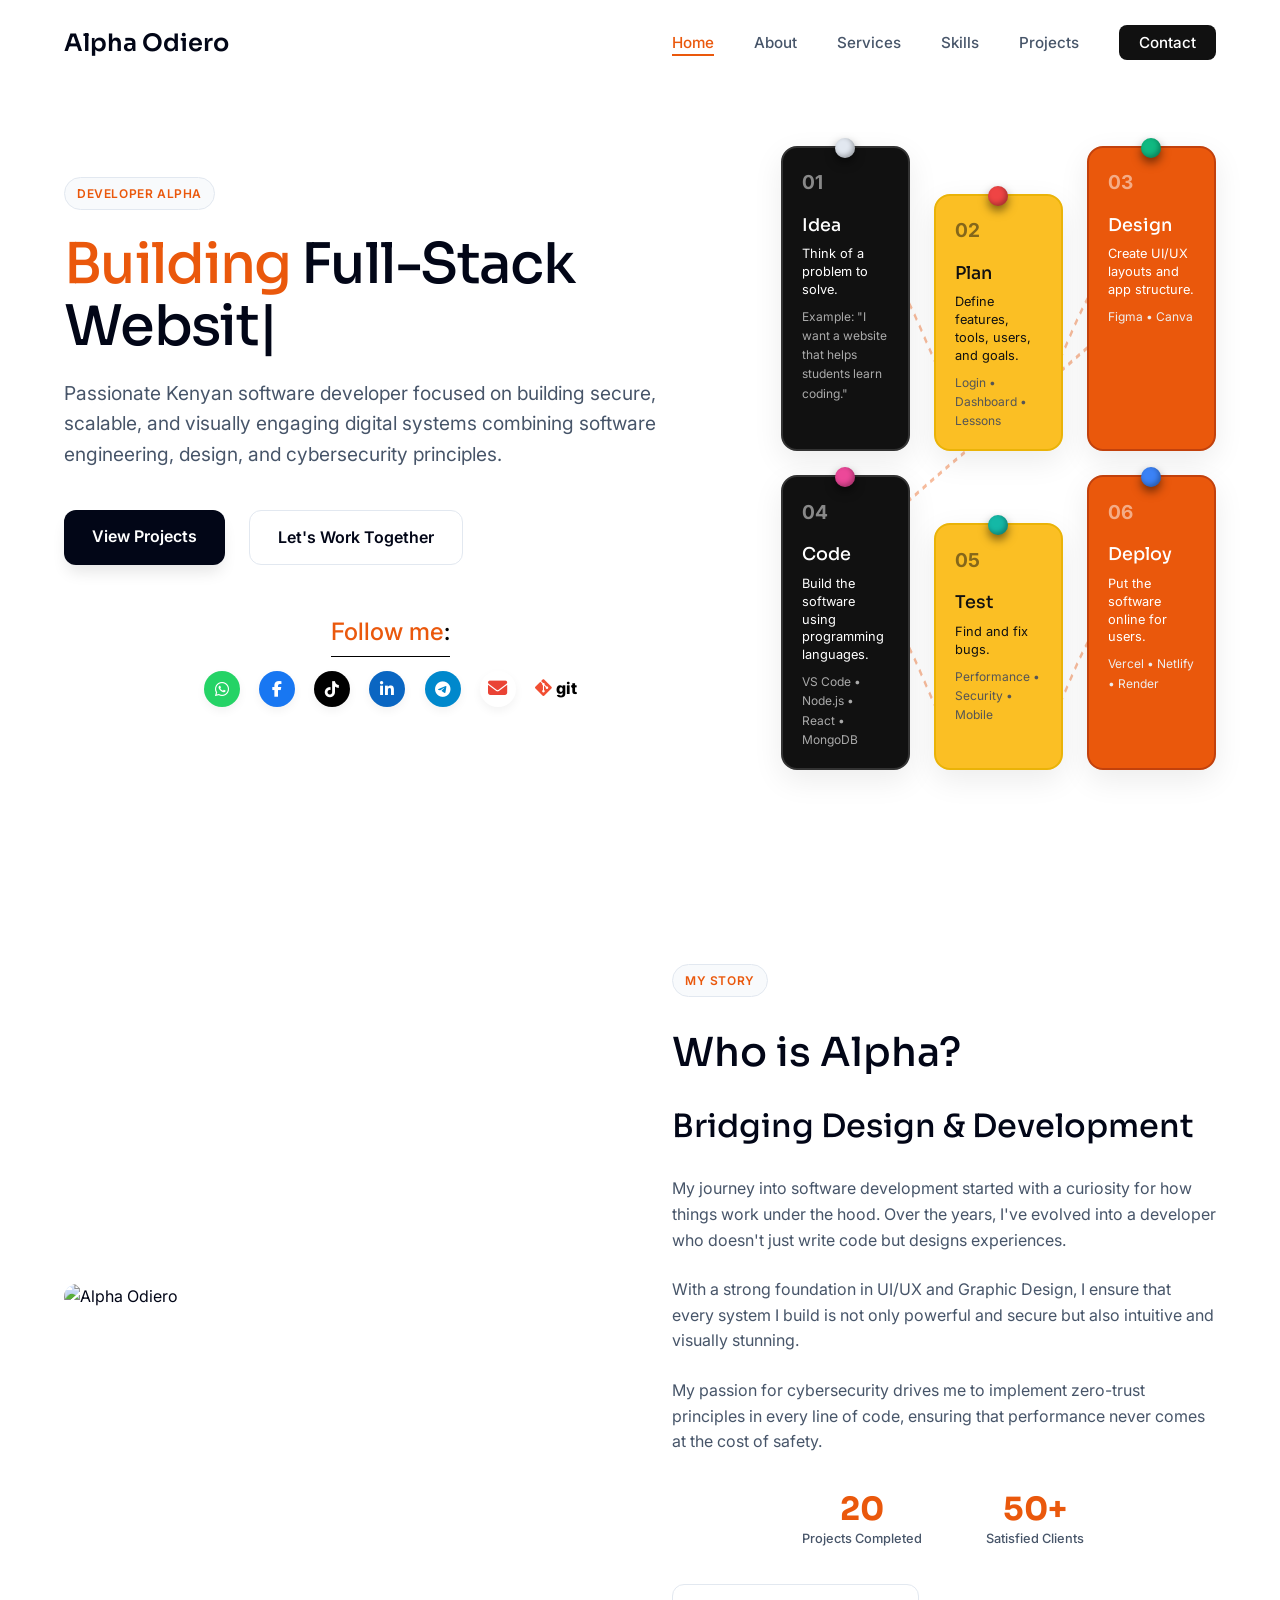
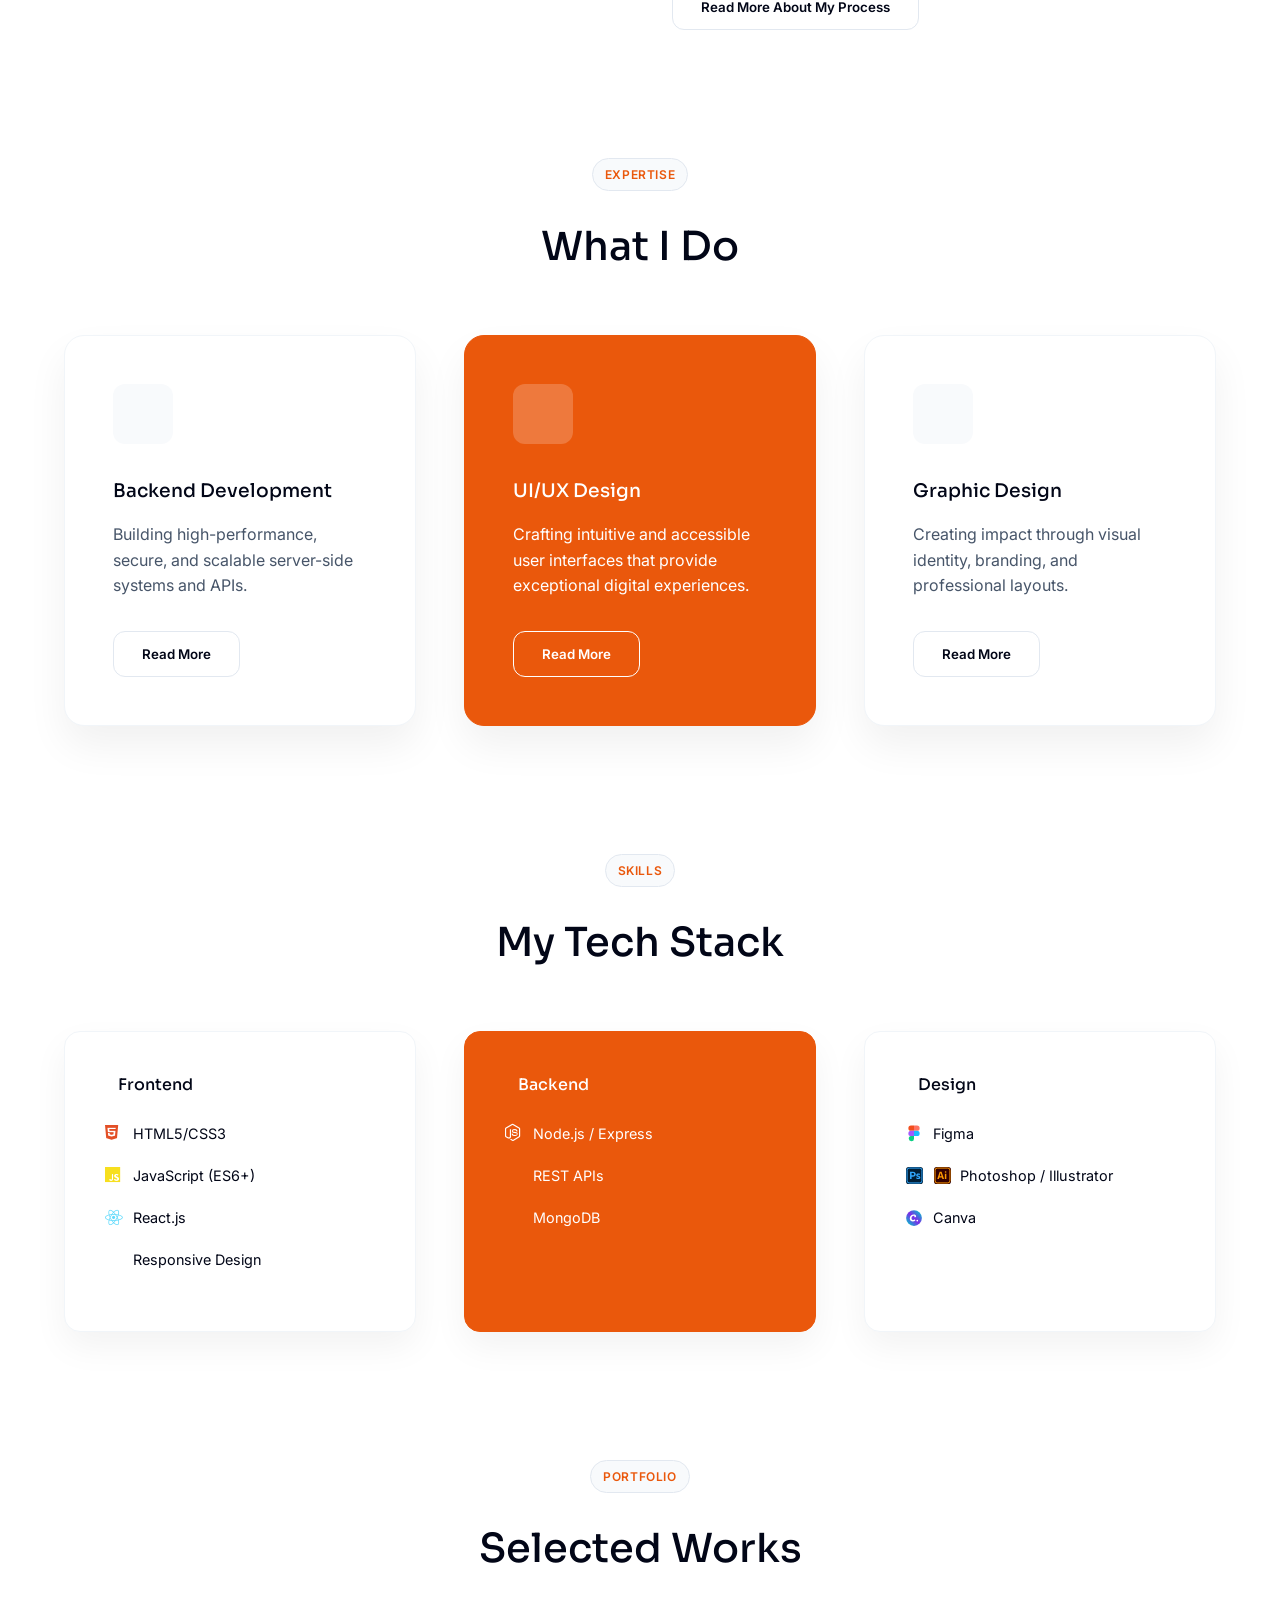
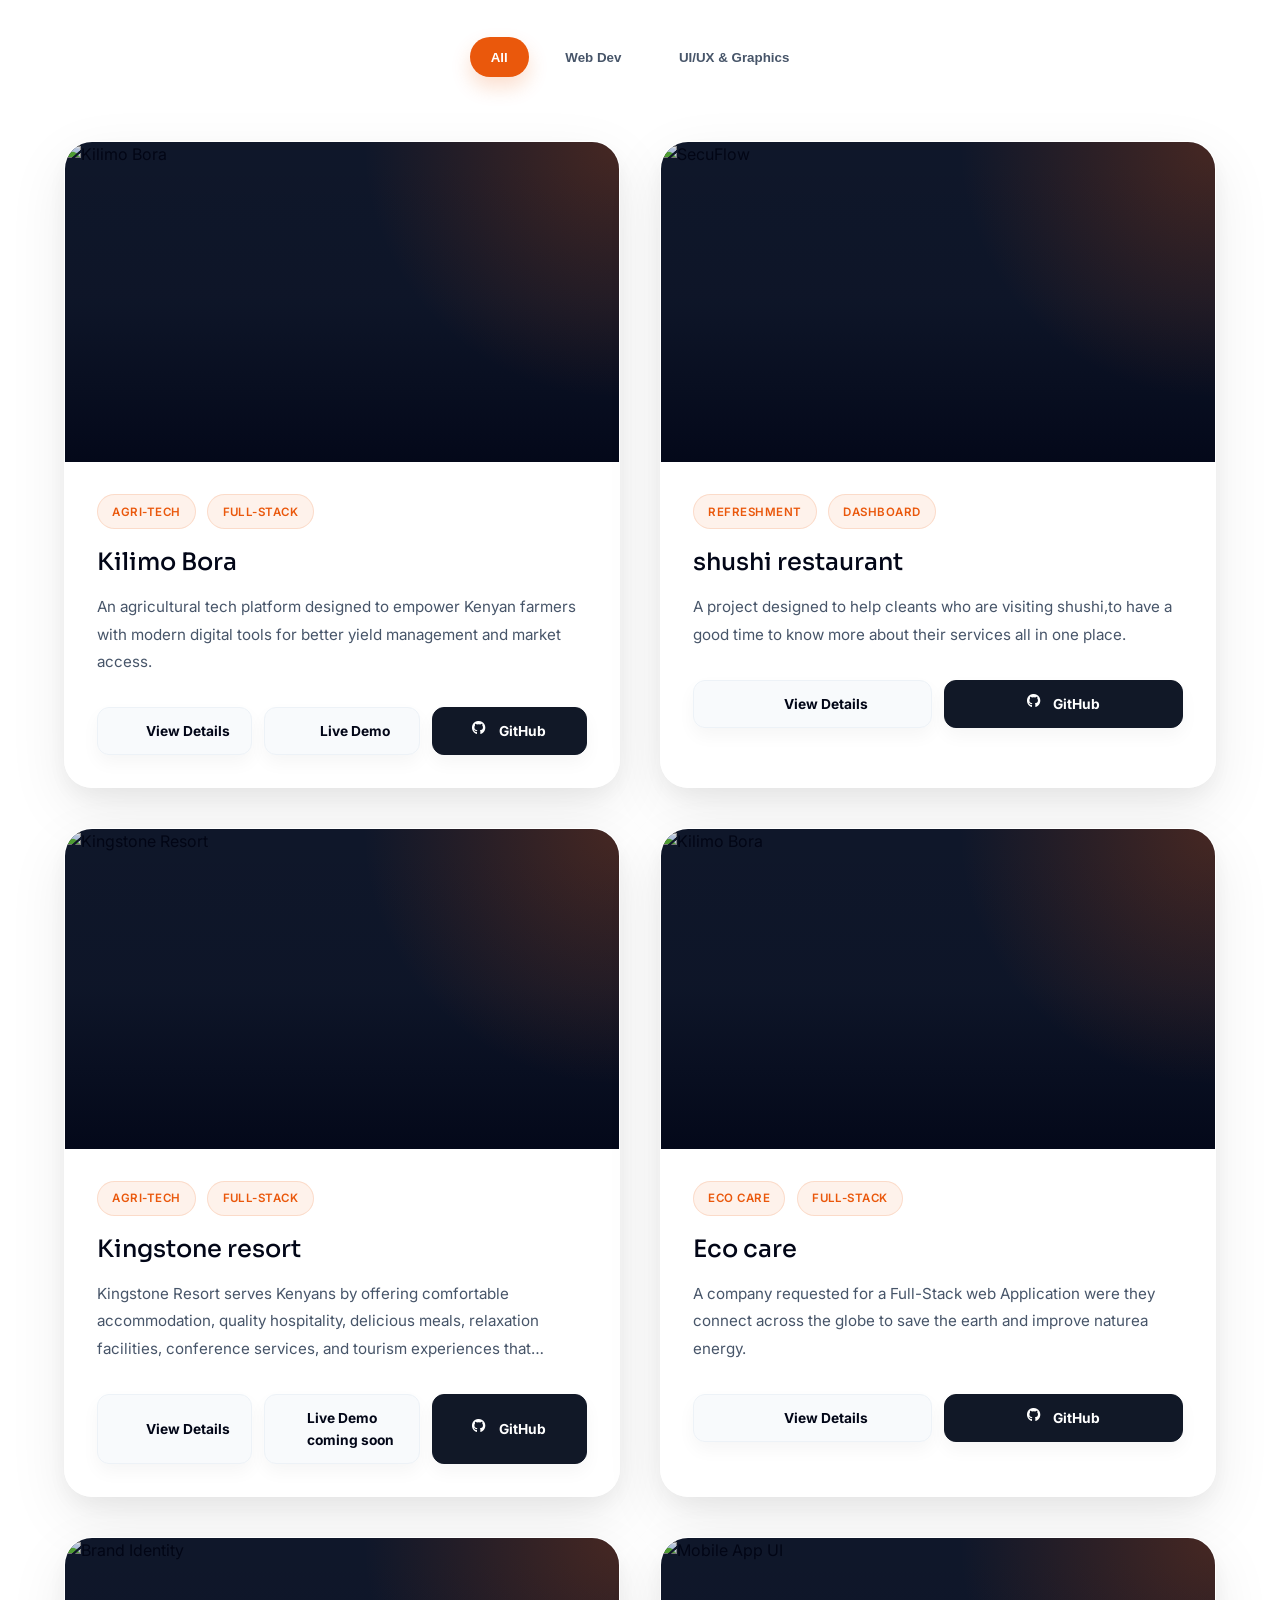
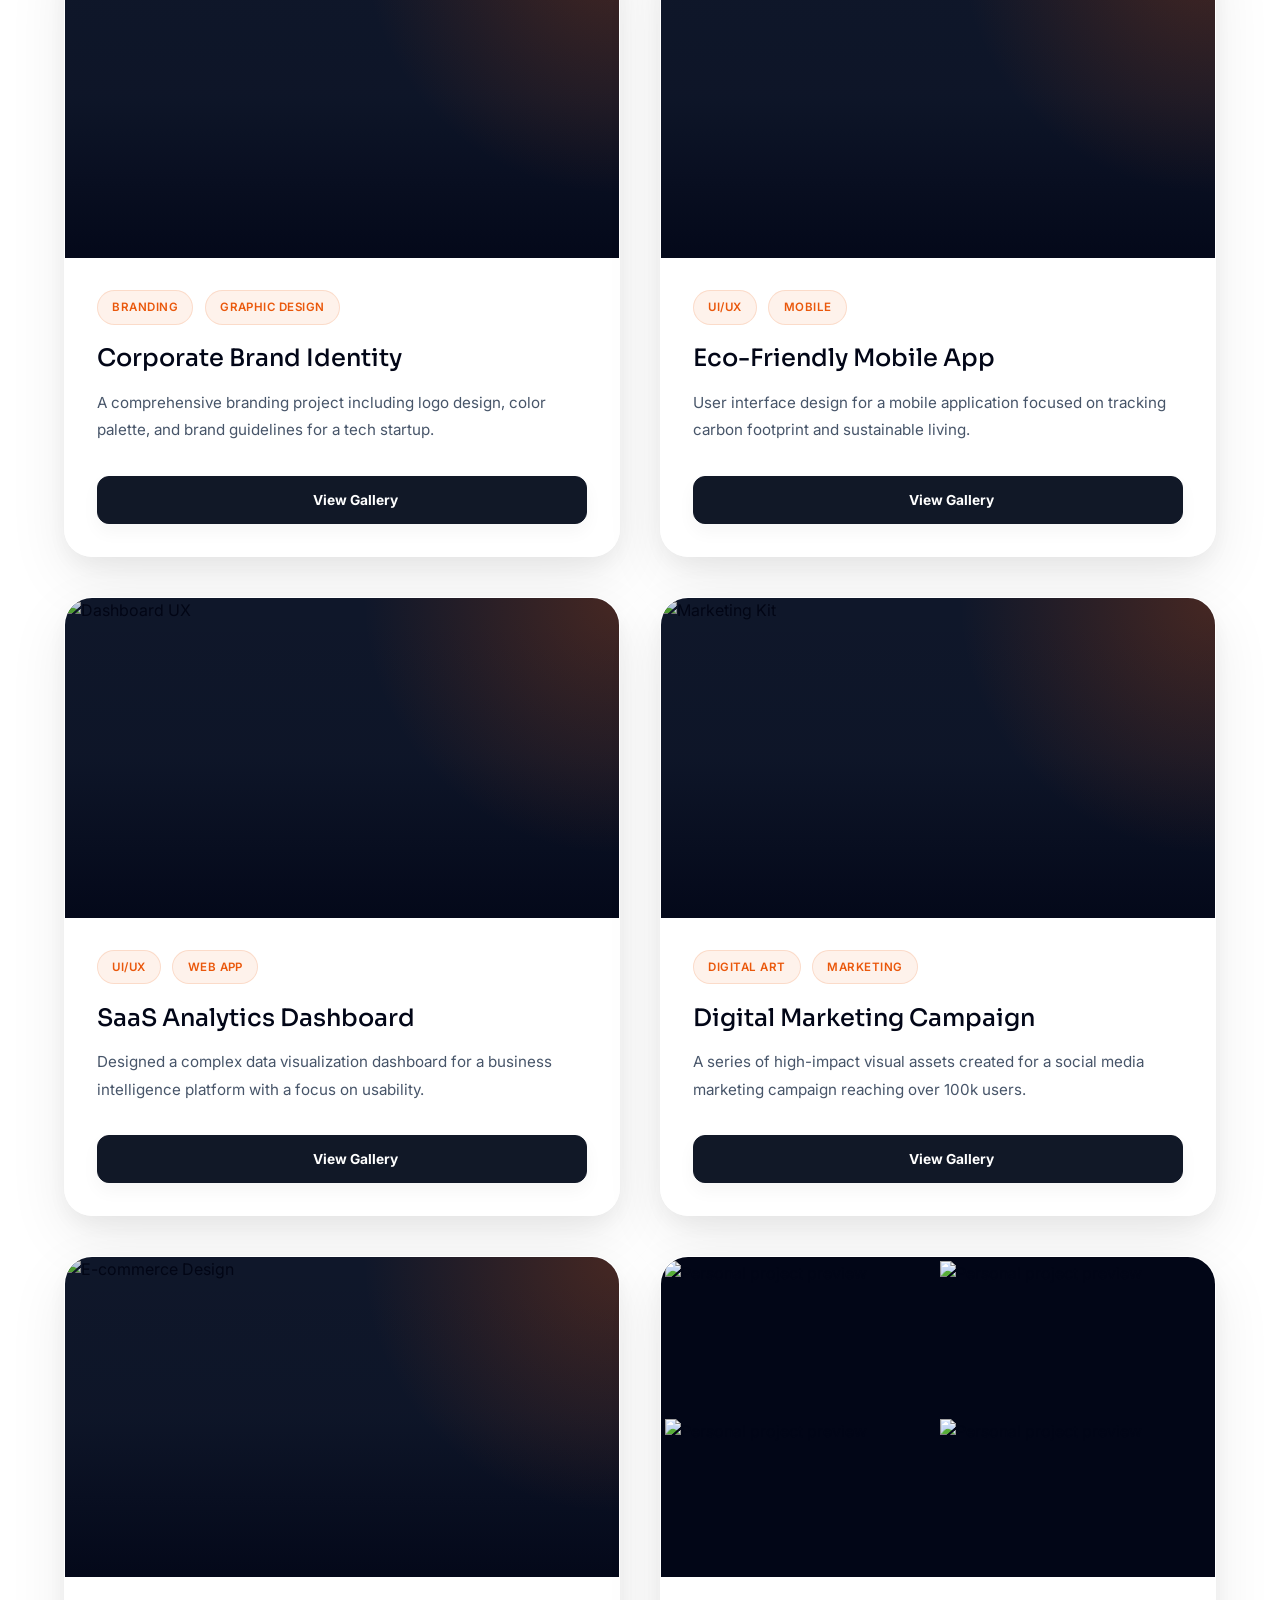
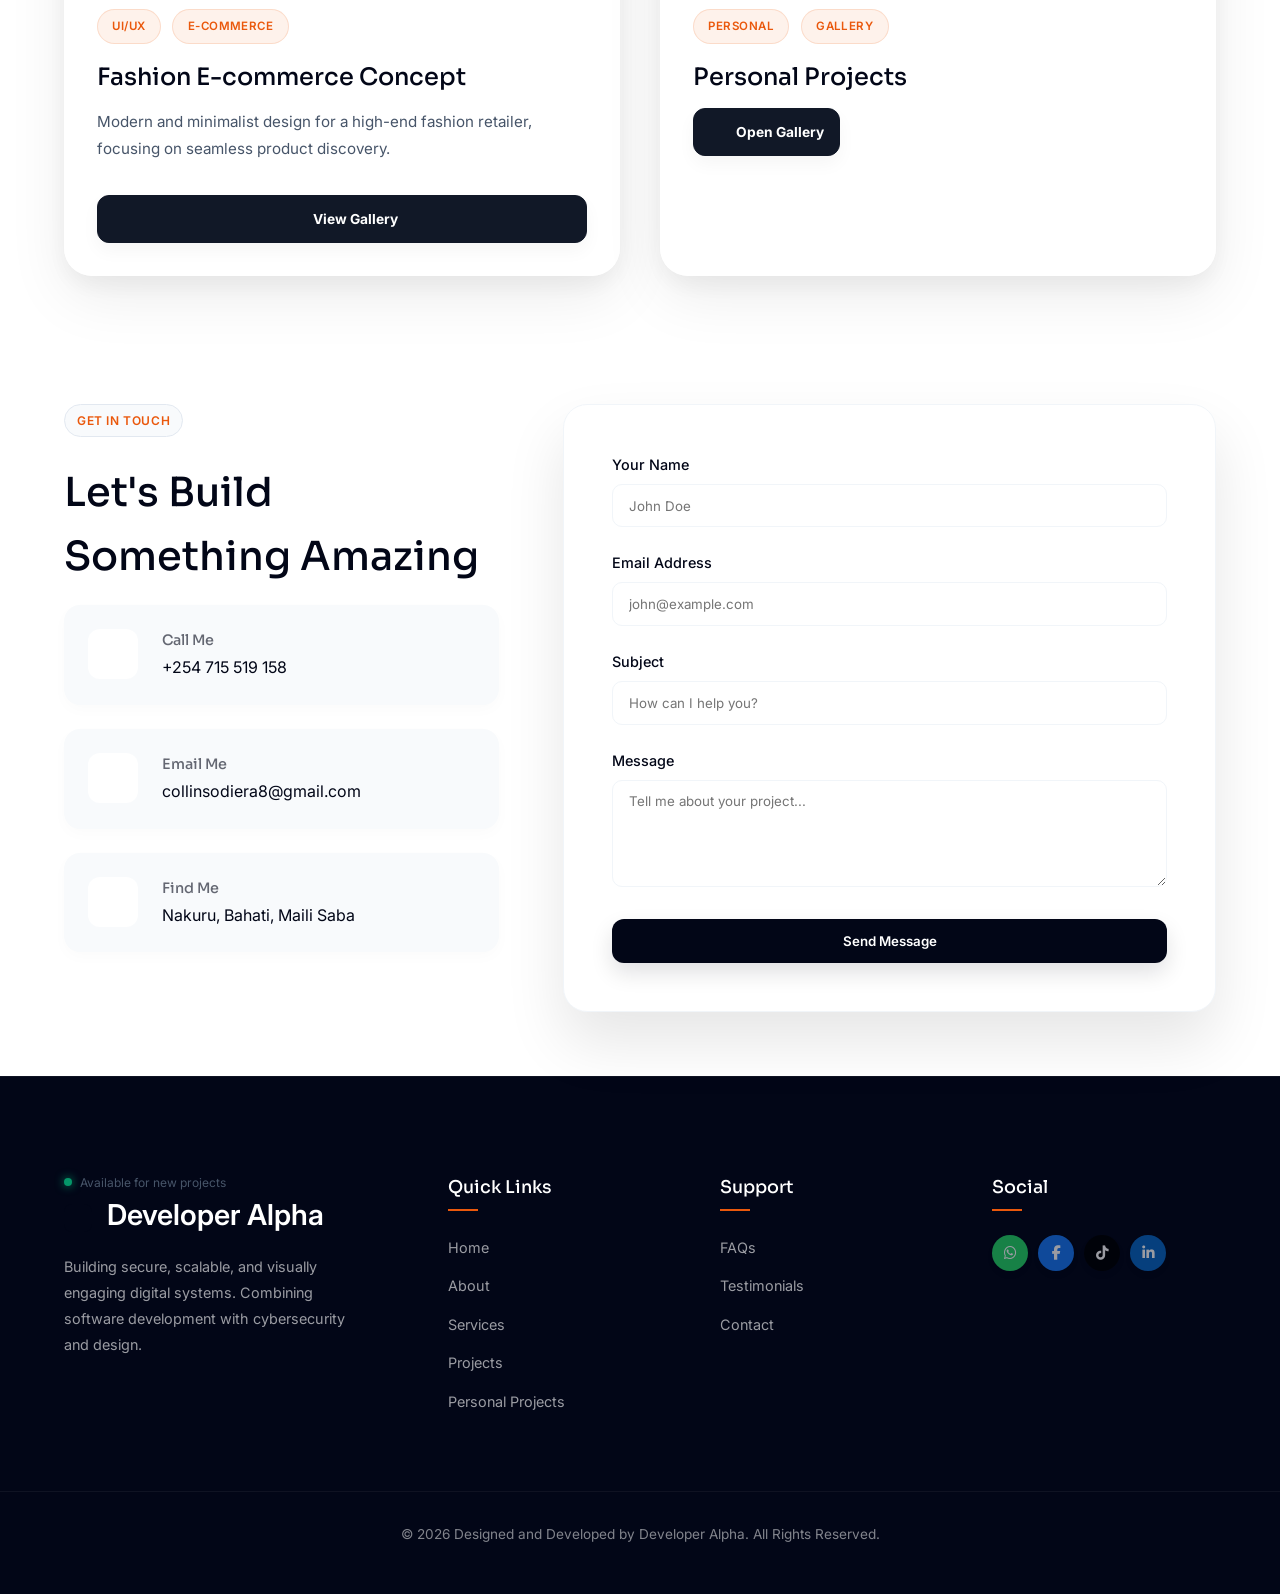
==== commit 9d129877: "Improve portfolio SEO and update website" ====
--- a/index.html
+++ b/index.html
@@ -2,6 +2,80 @@
 <html lang="en">
 
 <head>
+    <meta charset="UTF-8" />
+
+<meta name="google-site-verification" content="ZRVdE6pYnTM01P_wZT1u4FBCieBihNr2aSqTS-ZL7ko" />
+
+<meta
+  name="viewport"
+  content="width=device-width, initial-scale=1.0"
+/>
+
+<title>
+  Alpha Odiero | Full Stack Developer & UI/UX Designer
+</title>
+
+<meta
+  name="description"
+  content="Alpha Odiero is a Kenyan Full Stack Developer, UI/UX Designer, and Cybersecurity Enthusiast building modern scalable web applications and digital products."
+/>
+
+<meta
+  name="keywords"
+  content="Alpha Odiero, Full Stack Developer Kenya, Web Developer Kenya, UI UX Designer Kenya, JavaScript Developer, React Developer"
+/>
+
+<meta name="author" content="Alpha Odiero" />
+
+<meta name="robots" content="index, follow" />
+
+<meta name="theme-color" content="#ea580c" />
+
+<!-- Open Graph / Social Sharing -->
+
+<meta property="og:type" content="website" />
+
+<meta
+  property="og:url"
+  content="https://alpha-odiero-online.vercel.app/"
+/>
+
+<meta
+  property="og:title"
+  content="Alpha Odiero | Full Stack Developer"
+/>
+
+<meta
+  property="og:description"
+  content="Modern portfolio for Alpha Odiero — Full Stack Developer, UI/UX Designer & Cybersecurity Enthusiast."
+/>
+
+<meta
+  property="og:image"
+  content="https://alpha-odiero-online.vercel.app/assets/preview.jpg"
+/>
+
+<!-- Twitter -->
+
+<meta
+  name="twitter:card"
+  content="summary_large_image"
+/>
+
+<meta
+  name="twitter:title"
+  content="Alpha Odiero | Full Stack Developer"
+/>
+
+<meta
+  name="twitter:description"
+  content="Modern portfolio for Alpha Odiero."
+/>
+
+<meta
+  name="twitter:image"
+  content="https://alpha-odiero-online.vercel.app/assets/preview.jpg"
+/>
     <meta charset="UTF-8">
     <meta name="viewport" content="width=device-width, initial-scale=1.0">
     <title>Developer Alpha | Alpha Odiero - Full-Stack Developer & Designer</title>
@@ -197,6 +271,16 @@
         <div class="container about-grid">
             <div class="about-img reveal">
                 <img src="images/main.jpg" alt="Alpha Odiero" referrerPolicy="no-referrer">
+                <div class="about-stats about-stats-mobile">
+                    <div class="about-stat-card">
+                        <span class="about-stat-number" data-count="20">20</span>
+                        <span class="about-stat-label">Projects Completed</span>
+                    </div>
+                    <div class="about-stat-card">
+                        <span class="about-stat-number" data-count="50" data-suffix="+">50+</span>
+                        <span class="about-stat-label">Satisfied Clients</span>
+                    </div>
+                </div>
             </div>
             <div class="about-content reveal">
                 <span class="section-tag">My Story</span>
@@ -209,6 +293,16 @@
                     powerful and secure but also intuitive and visually stunning.</p>
                 <p>My passion for cybersecurity drives me to implement zero-trust principles in every line of code,
                     ensuring that performance never comes at the cost of safety.</p>
+                <div class="about-stats about-stats-desktop">
+                    <div class="about-stat-card">
+                        <span class="about-stat-number" data-count="20">20</span>
+                        <span class="about-stat-label">Projects Completed</span>
+                    </div>
+                    <div class="about-stat-card">
+                        <span class="about-stat-number" data-count="50" data-suffix="+">50+</span>
+                        <span class="about-stat-label">Satisfied Clients</span>
+                    </div>
+                </div>
                 <button class="btn btn-outline" data-modal="workflowModal">Read More About My Process</button>
             </div>
         </div>
@@ -257,42 +351,42 @@
                 <div class="skill-card reveal">
                     <h4><i data-lucide="monitor"></i> Frontend</h4>
                     <div class="skill-item">
-                        <div class="skill-info"><span>HTML5/CSS3</span></div>
+                        <div class="skill-info"><span><i class="fa-brands fa-html5 skill-tool-icon html-icon"></i> HTML5/CSS3</span></div>
                     </div>
                     <div class="skill-item">
-                        <div class="skill-info"><span>JavaScript (ES6+)</span></div>
+                        <div class="skill-info"><span><i class="fa-brands fa-js skill-tool-icon js-icon"></i> JavaScript (ES6+)</span></div>
                     </div>
                     <div class="skill-item">
-                        <div class="skill-info"><span>React.js</span></div>
+                        <div class="skill-info"><span><i class="fa-brands fa-react skill-tool-icon react-icon"></i> React.js</span></div>
                     </div>
                     <div class="skill-item">
-                        <div class="skill-info"><span>Responsive Design</span></div>
+                        <div class="skill-info"><span><i data-lucide="smartphone" class="skill-tool-icon responsive-icon"></i> Responsive Design</span></div>
                     </div>
                 </div>
                 <!-- Backend -->
                 <div class="skill-card reveal backend-card">
                     <h4><i data-lucide="server"></i> Backend</h4>
                     <div class="skill-item">
-                        <div class="skill-info"><span>Node.js / Express</span></div>
+                        <div class="skill-info"><span><i class="fa-brands fa-node-js skill-tool-icon node-icon"></i> Node.js / Express</span></div>
                     </div>
                     <div class="skill-item">
-                        <div class="skill-info"><span>REST APIs</span></div>
+                        <div class="skill-info"><span><i data-lucide="braces" class="skill-tool-icon api-icon"></i> REST APIs</span></div>
                     </div>
                     <div class="skill-item">
-                        <div class="skill-info"><span>MongoDB</span></div>
+                        <div class="skill-info"><span><i data-lucide="database" class="skill-tool-icon mongo-icon"></i> MongoDB</span></div>
                     </div>
                 </div>
                 <!-- Design -->
                 <div class="skill-card reveal">
                     <h4><i data-lucide="pen-tool"></i> Design</h4>
                     <div class="skill-item">
-                        <div class="skill-info"><span>Figma</span></div>
+                        <div class="skill-info"><span><img src="images/icons/figma.svg" alt="" class="skill-tool-icon brand-tool-icon"> Figma</span></div>
                     </div>
                     <div class="skill-item">
-                        <div class="skill-info"><span>Photoshop / Illustrator</span></div>
+                        <div class="skill-info"><span><span class="tool-icon-pair"><img src="images/icons/photoshop.svg" alt="" class="skill-tool-icon brand-tool-icon"><img src="images/icons/illustrator.svg" alt="" class="skill-tool-icon brand-tool-icon"></span> Photoshop / Illustrator</span></div>
                     </div>
                     <div class="skill-item">
-                        <div class="skill-info"><span>Canva</span></div>
+                        <div class="skill-info"><span><img src="images/icons/canva.svg" alt="" class="skill-tool-icon brand-tool-icon"> Canva</span></div>
                     </div>
                 </div>
             </div>
@@ -313,6 +407,10 @@
                 <button class="filter-btn" data-filter="design">UI/UX & Graphics</button>
             </div>
 
+            <div class="project-gallery-action reveal">
+                <a href="personal-projects.html" class="btn btn-primary"><i data-lucide="images"></i> Personal Projects</a>
+            </div>
+
             <div class="projects-grid">
                 <!-- Project: Kilimo Bora -->
                 <div class="project-card reveal" data-category="web">
@@ -328,10 +426,12 @@
                         <p>An agricultural tech platform designed to empower Kenyan farmers with modern digital tools
                             for better yield management and market access.</p>
                         <div class="project-links">
+                            <a href="#" class="project-link" data-modal="kilimoDetailsModal"><i data-lucide="file-text"></i>
+                                View Details</a>
                             <a href="https://kilimo-bora-amber.vercel.app/" target="_blank" class="project-link"><i
                                     data-lucide="external-link"></i> Live Demo</a>
                             <a href="https://github.com/alpha-odiero" target="_blank" class="project-link"><i
-                                    data-lucide="github"></i> GitHub</a>
+                                    class="fa-brands fa-github"></i> GitHub</a>
                         </div>
                     </div>
                 </div>
@@ -350,9 +450,10 @@
                         <p>A project designed to help cleants who are visiting shushi,to have a good time to know more
                             about their services all in one place.</p>
                         <div class="project-links">
-                            <a href="#" class="project-link"><i data-lucide="external-link"></i> Case Study</a>
+                            <a href="#" class="project-link" data-modal="shushiDetailsModal"><i data-lucide="file-text"></i>
+                                View Details</a>
                             <a href="https://github.com/alpha-odiero" target="_blank" class="project-link"><i
-                                    data-lucide="github"></i> GitHub</a>
+                                    class="fa-brands fa-github"></i> GitHub</a>
                         </div>
                     </div>
                 </div>
@@ -371,10 +472,12 @@
                             delicious meals, relaxation facilities, conference services, and tourism experiences that
                             support local travel, employment opportunities, and economic growth within communities..</p>
                         <div class="project-links">
+                            <a href="#" class="project-link" data-modal="kingstoneDetailsModal"><i data-lucide="file-text"></i>
+                                View Details</a>
                             <a href="#" target="_blank" class="project-link"><i data-lucide="external-link"></i> Live
                                 Demo coming soon</a>
                             <a href="https://github.com/alpha-odiero" target="_blank" class="project-link"><i
-                                    data-lucide="github"></i> GitHub</a>
+                                    class="fa-brands fa-github"></i> GitHub</a>
                         </div>
                     </div>
                 </div>
@@ -392,10 +495,10 @@
                         <p>A company requested for a Full-Stack web Application were they connect across the globe to
                             save the earth and improve naturea energy.</p>
                         <div class="project-links">
-                            <a href="#" target="_blank" class="project-link"><i data-lucide="external-link"></i> Case
-                                study</a>
+                            <a href="#" class="project-link" data-modal="ecoDetailsModal"><i data-lucide="file-text"></i>
+                                View Details</a>
                             <a href="https://github.com/alpha-odiero" target="_blank" class="project-link"><i
-                                    data-lucide="github"></i> GitHub</a>
+                                    class="fa-brands fa-github"></i> GitHub</a>
                         </div>
                     </div>
                 </div>
@@ -507,6 +610,28 @@
                                 View Gallery</a>
                         </div>
                     </div>
+                </div>
+
+                <!-- Personal Projects Gallery -->
+                <div class="project-card personal-project-card reveal" data-category="design">
+                    <a href="personal-projects.html" class="personal-project-link" aria-label="Open personal projects gallery">
+                        <div class="project-img personal-project-preview">
+                            <img src="images/Kryon™ - Brand Guidelines.jpg" alt="Personal project preview">
+                            <img src="images/Instagram (1).jpg" alt="Personal project preview">
+                            <img src="images/Saas Dashboard Series - Orders - S_ Datta.jpg" alt="Personal project preview">
+                            <img src="images/Clothing Ad Flyer Design.jpg" alt="Personal project preview">
+                        </div>
+                        <div class="project-info">
+                            <div class="project-tags">
+                                <span class="project-tag">Personal</span>
+                                <span class="project-tag">Gallery</span>
+                            </div>
+                            <h3>Personal Projects</h3>
+                            <div class="project-links">
+                                <span class="project-link"><i data-lucide="images"></i> Open Gallery</span>
+                            </div>
+                        </div>
+                    </a>
                 </div>
             </div>
         </div>
@@ -625,6 +750,7 @@
                     <li><a href="#about">About</a></li>
                     <li><a href="#services">Services</a></li>
                     <li><a href="#projects">Projects</a></li>
+                    <li><a href="personal-projects.html">Personal Projects</a></li>
                 </ul>
             </div>
             <div class="footer-links">
@@ -849,6 +975,134 @@
                         clients. His process is transparent, highly collaborative, and he really cares about the final
                         user experience."</p>
                     <h4>Anita W., Freelance Consultant</h4>
+                </div>
+            </div>
+        </div>
+    </div>
+
+    <!-- Kilimo Bora Project Details Modal -->
+    <div id="kilimoDetailsModal" class="modal">
+        <div class="modal-content modal-large">
+            <button class="modal-close">&times;</button>
+            <div class="project-detail-modal">
+                <span class="section-tag">Web Project</span>
+                <h2 class="section-title">Kilimo Bora</h2>
+                <p class="project-detail-intro">Kilimo Bora is an agri-tech platform built to help farmers access useful digital tools, improve farm planning, and connect better with market opportunities.</p>
+                <div class="project-detail-grid">
+                    <div class="project-detail-block">
+                        <h3>Why the Client Needed a Website</h3>
+                        <p>The client needed a central online platform where farmers could discover services, understand the value of the product, and access information without depending on scattered phone calls or offline explanations.</p>
+                    </div>
+                    <div class="project-detail-block">
+                        <h3>What It Solves</h3>
+                        <p>It solves the problem of poor digital access for farmers by organizing farming support, market information, and service communication in one responsive place that is easier to use on mobile devices.</p>
+                    </div>
+                    <div class="project-detail-block">
+                        <h3>Tech Stack Used</h3>
+                        <div class="project-detail-tags">
+                            <span class="stack-html" title="HTML5" aria-label="HTML5"><i class="fa-brands fa-html5"></i></span><span class="stack-css" title="CSS3" aria-label="CSS3"><i class="fa-brands fa-css3-alt"></i></span><span class="stack-js" title="JavaScript" aria-label="JavaScript"><i class="fa-brands fa-js"></i></span><span class="stack-node" title="Node.js" aria-label="Node.js"><i class="fa-brands fa-node-js"></i></span><span class="stack-express" title="Express.js" aria-label="Express.js"><i data-lucide="server"></i></span><span class="stack-mongo" title="MongoDB" aria-label="MongoDB"><i data-lucide="database"></i></span><span class="stack-jwt" title="JWT Auth" aria-label="JWT Auth"><i data-lucide="key-round"></i></span><span class="stack-api" title="REST APIs" aria-label="REST APIs"><i data-lucide="braces"></i></span><span class="stack-vercel" title="Vercel" aria-label="Vercel"><i data-lucide="triangle"></i></span>
+                        </div>
+                    </div>
+                    <div class="project-detail-block">
+                        <h3>Key Focus</h3>
+                        <p>Clear user flow, mobile-first presentation, fast loading, farmer-friendly content structure, and a professional product identity.</p>
+                    </div>
+                </div>
+            </div>
+        </div>
+    </div>
+
+    <!-- Shushi Restaurant Project Details Modal -->
+    <div id="shushiDetailsModal" class="modal">
+        <div class="modal-content modal-large">
+            <button class="modal-close">&times;</button>
+            <div class="project-detail-modal">
+                <span class="section-tag">Web Project</span>
+                <h2 class="section-title">Shushi Restaurant</h2>
+                <p class="project-detail-intro">A restaurant website designed to help customers quickly understand the menu, services, atmosphere, and contact options before visiting or making an order.</p>
+                <div class="project-detail-grid">
+                    <div class="project-detail-block">
+                        <h3>Why the Client Needed a Website</h3>
+                        <p>The restaurant needed an online presence that could present its food, location, service style, and customer experience professionally instead of relying only on social media posts.</p>
+                    </div>
+                    <div class="project-detail-block">
+                        <h3>What It Solves</h3>
+                        <p>It helps visitors find important details faster, reduces repeated customer questions, and gives the restaurant a polished digital front desk for new and returning customers.</p>
+                    </div>
+                    <div class="project-detail-block">
+                        <h3>Tech Stack Used</h3>
+                        <div class="project-detail-tags">
+                            <span class="stack-html" title="HTML5" aria-label="HTML5"><i class="fa-brands fa-html5"></i></span><span class="stack-css" title="CSS3" aria-label="CSS3"><i class="fa-brands fa-css3-alt"></i></span><span class="stack-js" title="JavaScript" aria-label="JavaScript"><i class="fa-brands fa-js"></i></span><span class="stack-layout" title="UI Layout" aria-label="UI Layout"><i data-lucide="layout-template"></i></span><span class="stack-responsive" title="Responsive Design" aria-label="Responsive Design"><i data-lucide="smartphone"></i></span>
+                        </div>
+                    </div>
+                    <div class="project-detail-block">
+                        <h3>Key Focus</h3>
+                        <p>Food-focused visuals, simple navigation, contact access, mobile usability, and a welcoming presentation that supports walk-ins and inquiries.</p>
+                    </div>
+                </div>
+            </div>
+        </div>
+    </div>
+
+    <!-- Kingstone Resort Project Details Modal -->
+    <div id="kingstoneDetailsModal" class="modal">
+        <div class="modal-content modal-large">
+            <button class="modal-close">&times;</button>
+            <div class="project-detail-modal">
+                <span class="section-tag">Web Project</span>
+                <h2 class="section-title">Kingstone Resort</h2>
+                <p class="project-detail-intro">Kingstone Resort is a hospitality website concept for presenting accommodation, meals, conference services, relaxation facilities, and local tourism experiences.</p>
+                <div class="project-detail-grid">
+                    <div class="project-detail-block">
+                        <h3>Why the Client Needed a Website</h3>
+                        <p>The resort needed a professional booking-oriented website to showcase rooms, amenities, hospitality services, and location details to guests before they visit.</p>
+                    </div>
+                    <div class="project-detail-block">
+                        <h3>What It Solves</h3>
+                        <p>It solves the challenge of customers not having enough trusted information before booking by placing services, visuals, contact paths, and future reservation flow in one organized experience.</p>
+                    </div>
+                    <div class="project-detail-block">
+                        <h3>Tech Stack Used</h3>
+                        <div class="project-detail-tags">
+                            <span class="stack-html" title="HTML5" aria-label="HTML5"><i class="fa-brands fa-html5"></i></span><span class="stack-css" title="CSS3" aria-label="CSS3"><i class="fa-brands fa-css3-alt"></i></span><span class="stack-js" title="JavaScript" aria-label="JavaScript"><i class="fa-brands fa-js"></i></span><span class="stack-node" title="Node.js" aria-label="Node.js"><i class="fa-brands fa-node-js"></i></span><span class="stack-express" title="Express.js" aria-label="Express.js"><i data-lucide="server"></i></span><span class="stack-mongo" title="MongoDB" aria-label="MongoDB"><i data-lucide="database"></i></span><span class="stack-jwt" title="JWT Auth" aria-label="JWT Auth"><i data-lucide="key-round"></i></span><span class="stack-booking" title="Booking Flow" aria-label="Booking Flow"><i data-lucide="calendar-check"></i></span>
+                        </div>
+                    </div>
+                    <div class="project-detail-block">
+                        <h3>Key Focus</h3>
+                        <p>Premium visual design, clear accommodation information, trust-building layout, mobile browsing, and future booking integration readiness.</p>
+                    </div>
+                </div>
+            </div>
+        </div>
+    </div>
+
+    <!-- Eco Care Project Details Modal -->
+    <div id="ecoDetailsModal" class="modal">
+        <div class="modal-content modal-large">
+            <button class="modal-close">&times;</button>
+            <div class="project-detail-modal">
+                <span class="section-tag">Web Project</span>
+                <h2 class="section-title">Eco Care</h2>
+                <p class="project-detail-intro">Eco Care is an environmental web project focused on helping people connect around sustainability, nature protection, and clean-energy awareness.</p>
+                <div class="project-detail-grid">
+                    <div class="project-detail-block">
+                        <h3>Why the Client Needed a Website</h3>
+                        <p>The client needed a digital platform to explain their environmental mission, attract supporters, and communicate activities to people beyond their immediate local network.</p>
+                    </div>
+                    <div class="project-detail-block">
+                        <h3>What It Solves</h3>
+                        <p>It solves the lack of a central communication hub by giving the organization a place to present campaigns, sustainability goals, calls to action, and community involvement opportunities.</p>
+                    </div>
+                    <div class="project-detail-block">
+                        <h3>Tech Stack Used</h3>
+                        <div class="project-detail-tags">
+                            <span class="stack-html" title="HTML5" aria-label="HTML5"><i class="fa-brands fa-html5"></i></span><span class="stack-css" title="CSS3" aria-label="CSS3"><i class="fa-brands fa-css3-alt"></i></span><span class="stack-js" title="JavaScript" aria-label="JavaScript"><i class="fa-brands fa-js"></i></span><span class="stack-node" title="Node.js" aria-label="Node.js"><i class="fa-brands fa-node-js"></i></span><span class="stack-express" title="Express.js" aria-label="Express.js"><i data-lucide="server"></i></span><span class="stack-mongo" title="Database" aria-label="Database"><i data-lucide="database"></i></span><span class="stack-api" title="REST APIs" aria-label="REST APIs"><i data-lucide="braces"></i></span><span class="stack-content" title="Content Strategy" aria-label="Content Strategy"><i data-lucide="file-text"></i></span>
+                        </div>
+                    </div>
+                    <div class="project-detail-block">
+                        <h3>Key Focus</h3>
+                        <p>Mission clarity, visual storytelling, trust, accessible contact paths, responsive layout, and a structure that can grow with campaigns.</p>
+                    </div>
                 </div>
             </div>
         </div>
@@ -968,4 +1222,4 @@
     <script src="./js/animations.js"></script>
 </body>
 
-</html>+</html>
--- a/css/style.css
+++ b/css/style.css
@@ -293,19 +293,16 @@
 
 .social-connect-wrapper {
     position: relative;
-    padding-left: 12px;
+    padding-left: 0;
     margin-bottom: 2rem;
-    display: inline-block;
+    display: flex;
+    flex-direction: column;
+    align-items: center;
+    width: 100%;
 }
 
 .social-connect-wrapper::before {
-    content: '';
-    position: absolute;
-    left: 0;
-    top: 5px;
-    bottom: 5px;
-    width: 3px;
-    background-color: #000;
+    display: none;
 }
 
 .social-connect-text {
@@ -314,7 +311,8 @@
     border-bottom: 1px solid #000;
     padding-bottom: 4px;
     display: inline-block;
-    padding-right: 40px;
+    padding-right: 0;
+    text-align: center;
 }
 
 .social-connect-text .follow-text {
@@ -330,6 +328,7 @@
 .hero .social-icons {
     padding-top: 8px;
     width: fit-content;
+    justify-content: center;
 }
 
 .social-icon {
@@ -574,6 +573,55 @@
     margin-bottom: 1.5rem;
 }
 
+/* About Stats */
+.about-stats {
+    display: flex;
+    justify-content: center;
+    gap: 1.5rem;
+    margin-top: 2rem;
+}
+
+.about-stats-mobile {
+    display: none;
+}
+
+.about-stats-desktop {
+    margin-bottom: 1.75rem;
+}
+
+.about-stat-card {
+    display: flex;
+    flex-direction: column;
+    align-items: center;
+    padding: 0.4rem 1.2rem;
+    background: transparent;
+    border: 0;
+    border-radius: 0;
+    box-shadow: none;
+    transition: var(--transition-smooth);
+    min-width: 140px;
+}
+
+.about-stat-card:hover {
+    transform: translateY(-4px);
+}
+
+.about-stat-number {
+    font-family: var(--font-heading);
+    font-size: 2rem;
+    font-weight: 700;
+    color: var(--accent-orange);
+    line-height: 1;
+}
+
+.about-stat-label {
+    font-size: 0.8rem;
+    color: var(--text-secondary);
+    font-weight: 500;
+    margin-top: 4px;
+    text-align: center;
+}
+
 /* Services */
 .services-grid {
     display: grid;
@@ -706,6 +754,77 @@
     justify-content: space-between;
     margin-bottom: 0.5rem;
     font-size: 0.9rem;
+}
+
+.skill-info span {
+    display: inline-flex;
+    align-items: center;
+    gap: 0.65rem;
+}
+
+.skill-tool-icon {
+    width: 18px;
+    height: 18px;
+    flex: 0 0 18px;
+    font-size: 1.1rem;
+}
+
+.brand-tool-icon {
+    display: inline-block;
+    object-fit: contain;
+}
+
+.tool-icon-pair {
+    display: inline-flex;
+    align-items: center;
+    gap: 0.25rem;
+    flex: 0 0 auto;
+}
+
+.tool-icon-pair .skill-tool-icon {
+    width: 17px;
+    height: 17px;
+}
+
+.html-icon {
+    color: #e34f26;
+}
+
+.js-icon {
+    color: #f7df1e;
+}
+
+.react-icon {
+    color: #61dafb;
+}
+
+.responsive-icon {
+    color: var(--accent-orange);
+}
+
+.node-icon {
+    color: #68a063;
+}
+
+.api-icon,
+.mongo-icon {
+    color: #22c55e;
+}
+
+.figma-icon {
+    color: #a259ff;
+}
+
+.adobe-icon {
+    color: #ff3366;
+}
+
+.canva-icon {
+    color: #00c4cc;
+}
+
+.backend-card .skill-tool-icon {
+    color: white;
 }
 
 .skill-bar {
@@ -854,34 +973,96 @@
 
 /* LINKS */
 .project-links {
-    display: flex;
-    gap: 1rem;
-    flex-wrap: wrap;
+    display: grid;
+    grid-template-columns: repeat(auto-fit, minmax(135px, 1fr));
+    gap: 0.75rem;
 }
 
 .project-link {
     display: inline-flex;
     align-items: center;
-    gap: 0.5rem;
-
-    padding: 0.85rem 1.1rem;
-
-    background: var(--bg-soft);
-    border-radius: 14px;
-
+    justify-content: center;
+    gap: 0.55rem;
+    min-height: 46px;
+    padding: 0.75rem 0.95rem;
+    background: #f8fafc;
+    border: 1px solid #edf2f7;
+    border-radius: 12px;
     text-decoration: none;
-    font-weight: 600;
-    font-size: 0.9rem;
-
+    font-weight: 700;
+    font-size: 0.86rem;
     color: var(--dark-navy);
-
-    transition: all 0.3s ease;
+    box-shadow: 0 8px 18px rgba(2, 6, 23, 0.04);
+    transition: transform 0.25s ease, box-shadow 0.25s ease, background 0.25s ease, color 0.25s ease, border-color 0.25s ease;
+}
+
+.project-link i,
+.project-link svg {
+    width: 18px;
+    height: 18px;
+    flex: 0 0 18px;
+    color: currentColor;
 }
 
 .project-link:hover {
     background: var(--accent-orange);
+    border-color: var(--accent-orange);
     color: white;
     transform: translateY(-3px);
+    box-shadow: 0 14px 26px rgba(234, 88, 12, 0.22);
+}
+
+.project-link[href*="github"] {
+    background: #111827;
+    border-color: #111827;
+    color: white;
+}
+
+.project-link[data-modal="brandGalleryModal"],
+.personal-project-card .project-link {
+    background: #111827;
+    border-color: #111827;
+    color: white;
+}
+
+.project-link[href*="github"]:hover,
+.project-link[data-modal="brandGalleryModal"]:hover,
+.personal-project-card .project-link:hover {
+    background: #000;
+    border-color: #000;
+    box-shadow: 0 14px 26px rgba(2, 6, 23, 0.24);
+}
+
+.personal-project-link {
+    display: block;
+    color: inherit;
+    text-decoration: none;
+}
+
+.personal-project-preview {
+    display: grid;
+    grid-template-columns: repeat(2, 1fr);
+    gap: 4px;
+    padding: 4px;
+    background: var(--dark-navy);
+}
+
+.personal-project-preview img {
+    filter: none;
+    min-width: 0;
+}
+
+.personal-project-card .project-img::before,
+.personal-project-card .project-img::after {
+    display: none;
+}
+
+.personal-project-card:hover .personal-project-preview img {
+    transform: none;
+}
+
+.personal-project-card .project-link {
+    width: fit-content;
 }
 
 /* FILTER BUTTONS */
@@ -891,6 +1072,31 @@
     gap: 1rem;
     flex-wrap: wrap;
     margin-bottom: 4rem;
+}
+
+.project-gallery-action {
+    display: none;
+    justify-content: center;
+    margin: -2rem 0 4rem;
+}
+
+.project-gallery-action.active {
+    display: flex;
+}
+
+.project-gallery-action .btn {
+    display: inline-flex;
+    align-items: center;
+    gap: 0.55rem;
+    width: auto;
+    min-width: 220px;
+    justify-content: center;
+    border-radius: 12px;
+    box-shadow: 0 12px 26px rgba(2, 6, 23, 0.12);
+}
+
+.project-gallery-action .btn:hover {
+    box-shadow: 0 16px 32px rgba(2, 6, 23, 0.18);
 }
 
 .filter-btn {
@@ -935,9 +1141,15 @@
         font-size: 1.3rem;
     }
 
+    .project-links {
+        grid-template-columns: 1fr;
+        gap: 0.7rem;
+    }
+
     .project-link {
         width: 100%;
-        justify-content: center;
+        min-height: 44px;
+        border-radius: 11px;
     }
 
     /* Hero Section adjustments for mobile */
@@ -1079,6 +1291,7 @@
     font-size: 0.9rem;
     transition: all 0.3s ease;
     border: 1px solid rgba(0,0,0,0.05);
+    box-shadow: 0 8px 18px rgba(2, 6, 23, 0.08);
 }
 
 .card-action-btn i, .card-action-btn svg {
@@ -1092,6 +1305,7 @@
     color: white;
     border-color: var(--accent-orange);
     transform: translateY(-2px);
+    box-shadow: 0 12px 24px rgba(234, 88, 12, 0.22);
 }
 
 .card-action-btn:hover i, .card-action-btn:hover svg {
@@ -1121,6 +1335,14 @@
     border-radius: 24px;
     border: 1px solid var(--border-color);
     box-shadow: 0 30px 60px rgba(0, 0, 0, 0.1);
+}
+
+.contact-form .btn {
+    box-shadow: 0 10px 22px rgba(2, 6, 23, 0.12);
+}
+
+.contact-form .btn:hover {
+    box-shadow: 0 14px 28px rgba(2, 6, 23, 0.18);
 }
 
 .form-group {
@@ -1304,6 +1526,174 @@
     display: block;
 }
 
+.project-detail-modal .section-title {
+    margin-bottom: 0.75rem;
+}
+
+.project-detail-intro {
+    max-width: 760px;
+    color: var(--text-secondary);
+    font-size: 1rem;
+    line-height: 1.8;
+    margin-bottom: 2rem;
+}
+
+.project-detail-grid {
+    display: grid;
+    grid-template-columns: repeat(2, minmax(0, 1fr));
+    gap: 1rem;
+}
+
+.project-detail-block {
+    background: var(--bg-soft);
+    border: 1px solid var(--border-color);
+    border-radius: 14px;
+    padding: 1.25rem;
+}
+
+.project-detail-block h3 {
+    font-size: 1rem;
+    margin-bottom: 0.75rem;
+}
+
+.project-detail-block p {
+    color: var(--text-secondary);
+    font-size: 0.92rem;
+    line-height: 1.7;
+}
+
+.project-detail-tags {
+    display: flex;
+    flex-wrap: wrap;
+    gap: 0.6rem;
+}
+
+.project-detail-tags span {
+    width: 42px;
+    height: 42px;
+    display: inline-flex;
+    align-items: center;
+    justify-content: center;
+    padding: 0;
+    border-radius: 12px;
+    background: rgba(234, 88, 12, 0.09);
+    border: 1px solid rgba(234, 88, 12, 0.16);
+    color: var(--accent-orange);
+    font-size: 1.25rem;
+}
+
+.project-detail-tags span svg {
+    width: 20px;
+    height: 20px;
+    stroke-width: 2.1;
+}
+
+.project-detail-tags .stack-html {
+    color: #e34f26;
+    background: rgba(227, 79, 38, 0.1);
+    border-color: rgba(227, 79, 38, 0.22);
+}
+
+.project-detail-tags .stack-css {
+    color: #1572b6;
+    background: rgba(21, 114, 182, 0.1);
+    border-color: rgba(21, 114, 182, 0.22);
+}
+
+.project-detail-tags .stack-js {
+    color: #f7df1e;
+    background: rgba(247, 223, 30, 0.18);
+    border-color: rgba(247, 223, 30, 0.34);
+}
+
+.project-detail-tags .stack-node,
+.project-detail-tags .stack-mongo {
+    color: #3c873a;
+    background: rgba(60, 135, 58, 0.1);
+    border-color: rgba(60, 135, 58, 0.22);
+}
+
+.project-detail-tags .stack-express,
+.project-detail-tags .stack-jwt,
+.project-detail-tags .stack-vercel {
+    color: #111827;
+    background: rgba(17, 24, 39, 0.08);
+    border-color: rgba(17, 24, 39, 0.18);
+}
+
+.project-detail-tags .stack-api,
+.project-detail-tags .stack-layout,
+.project-detail-tags .stack-responsive,
+.project-detail-tags .stack-booking,
+.project-detail-tags .stack-content {
+    color: var(--accent-orange);
+    background: rgba(234, 88, 12, 0.1);
+    border-color: rgba(234, 88, 12, 0.22);
+}
+
+/* Personal Projects Page */
+.personal-page {
+    min-height: 100vh;
+    background: var(--primary-white);
+}
+
+.personal-page-header {
+    padding: 7rem 0 2.5rem;
+}
+
+.personal-page-top {
+    display: flex;
+    justify-content: space-between;
+    align-items: center;
+    gap: 1.5rem;
+}
+
+.personal-page-title {
+    font-size: 2.5rem;
+    margin-bottom: 0;
+}
+
+.page-back-btn {
+    padding: 0.75rem 1.25rem;
+    border-radius: 10px;
+}
+
+.personal-gallery-section {
+    padding-top: 0;
+}
+
+.personal-image-grid {
+    display: grid;
+    grid-template-columns: repeat(auto-fit, minmax(260px, 1fr));
+    gap: 1rem;
+}
+
+.personal-image-grid img {
+    width: 100%;
+    aspect-ratio: 4 / 5;
+    object-fit: cover;
+    display: block;
+    border-radius: 8px;
+    box-shadow: 0 14px 32px rgba(2, 6, 23, 0.12);
+}
+
+.personal-image-placeholder {
+    aspect-ratio: 4 / 5;
+    display: flex;
+    align-items: center;
+    justify-content: center;
+    border: 1px dashed rgba(2, 6, 23, 0.22);
+    border-radius: 8px;
+    background: var(--bg-soft);
+    color: var(--accent-orange);
+    box-shadow: 0 14px 32px rgba(2, 6, 23, 0.08);
+}
+
+.personal-image-placeholder svg {
+    width: 34px;
+    height: 34px;
+}
+
 .modal-close {
     position: absolute;
     top: 1.5rem;
@@ -1401,18 +1791,19 @@
 .mobile-nav {
     display: none;
     position: fixed;
-    bottom: 1.5rem;
+    bottom: 1rem;
     left: 50%;
     transform: translateX(-50%);
-    background: rgba(2, 6, 23, 0.85);
-    backdrop-filter: blur(16px);
-    padding: 0.6rem 1.5rem;
-    border-radius: 100px;
+    background: rgba(17, 24, 39, 0.92);
+    backdrop-filter: blur(18px);
+    -webkit-backdrop-filter: blur(18px);
+    padding: 0.45rem;
+    border-radius: 22px;
     z-index: 1000;
-    border: 1px solid rgba(255, 255, 255, 0.1);
-    box-shadow: 0 15px 40px rgba(0, 0, 0, 0.4);
-    width: 100%;
-    max-width: 350px;
+    border: 1px solid rgba(255, 255, 255, 0.12);
+    box-shadow: 0 18px 45px rgba(2, 6, 23, 0.32);
+    width: calc(100% - 2rem);
+    max-width: 330px;
 }
 
 .mobile-nav ul {
@@ -1420,33 +1811,53 @@
     display: flex;
     justify-content: space-between;
     align-items: center;
-    gap: 0.5rem;
+    gap: 0.25rem;
 }
 
 .mobile-nav a {
+    color: rgba(255, 255, 255, 0.72);
+    text-decoration: none;
+    font-size: 0.66rem;
+    line-height: 1;
+    font-weight: 600;
+    display: flex;
+    flex-direction: column;
+    align-items: center;
+    justify-content: center;
+    gap: 0.25rem;
+    opacity: 1;
+    transition: var(--transition-smooth);
+    padding: 0.55rem 0.65rem;
+    border-radius: 16px;
+    min-width: 62px;
+}
+
+.mobile-nav a.active {
     color: white;
-    text-decoration: none;
-    font-size: 0.65rem;
-    display: flex;
-    flex-direction: column;
-    align-items: center;
-    gap: 0.2rem;
-    opacity: 0.5;
-    transition: var(--transition-smooth);
-    padding: 0.5rem;
-    border-radius: 50%;
-}
-
-.mobile-nav a.active {
-    opacity: 1;
+    transform: translateY(-1px);
+    background: rgba(234, 88, 12, 0.16);
+    box-shadow: inset 0 0 0 1px rgba(234, 88, 12, 0.28), 0 8px 18px rgba(234, 88, 12, 0.16);
+}
+
+.mobile-nav i {
+    font-size: 1.15rem;
+    margin-bottom: 0;
+}
+
+.mobile-nav svg {
+    width: 20px;
+    height: 20px;
+    stroke-width: 2.1;
+}
+
+.mobile-nav a.active svg {
     color: var(--accent-orange);
-    transform: translateY(-5px);
-    background: rgba(255, 255, 255, 0.05);
-}
-
-.mobile-nav i {
-    font-size: 1.1rem;
-    margin-bottom: 2px;
+}
+
+@supports (bottom: env(safe-area-inset-bottom)) {
+    .mobile-nav {
+        bottom: calc(0.85rem + env(safe-area-inset-bottom));
+    }
 }
 
 /* Hamburger & Mobile Menu */
@@ -1595,4 +2006,4 @@
     background-size: 30px 30px;
     z-index: -1;
     pointer-events: none;
-}+}
--- a/css/responsive.css
+++ b/css/responsive.css
@@ -100,6 +100,50 @@
 
     .about-content h3 {
         font-size: 1.5rem;
+    }
+
+    .about-grid {
+        position: static;
+    }
+
+    .about-img {
+        position: relative;
+        overflow: hidden;
+    }
+
+    .about-stats-desktop {
+        display: none;
+    }
+
+    .about-stats-mobile {
+        display: flex;
+        position: absolute;
+        bottom: 12px;
+        right: 12px;
+        margin-top: 0;
+        gap: 0.75rem;
+        z-index: 10;
+        justify-content: flex-end;
+    }
+
+    .about-stat-card {
+        padding: 0;
+        min-width: auto;
+        background: transparent;
+        border: 0;
+        border-radius: 0;
+        box-shadow: none;
+        text-shadow: 0 2px 10px rgba(0, 0, 0, 0.45);
+    }
+
+    .about-stat-number {
+        font-size: 1.4rem;
+        color: white;
+    }
+
+    .about-stat-label {
+        font-size: 0.65rem;
+        color: rgba(255, 255, 255, 0.85);
     }
 
     .service-card, .contact-form, .project-info {
@@ -162,11 +206,41 @@
         justify-content: center !important;
     }
 
+    footer {
+        padding-bottom: 7rem;
+    }
+
     .social-icon {
         width: 36px;
         height: 36px;
         font-size: 1rem;
     }
+
+    .personal-page-top {
+        align-items: flex-start;
+        flex-direction: column;
+    }
+
+    .personal-page-title {
+        font-size: 2rem;
+    }
+
+    .page-back-btn {
+        width: auto !important;
+        min-width: 0;
+        padding: 0.42rem 0.75rem;
+        font-size: 0.78rem;
+        line-height: 1.1;
+        border-radius: 8px;
+    }
+
+    .personal-image-grid {
+        grid-template-columns: 1fr;
+    }
+
+    .project-detail-grid {
+        grid-template-columns: 1fr;
+    }
 }
 
 @media (max-width: 480px) {
@@ -177,6 +251,11 @@
     .btn {
         width: 100%;
         text-align: center;
+    }
+
+    .project-gallery-action .btn {
+        width: auto;
+        min-width: min(260px, 100%);
     }
 
     .hero-btns {
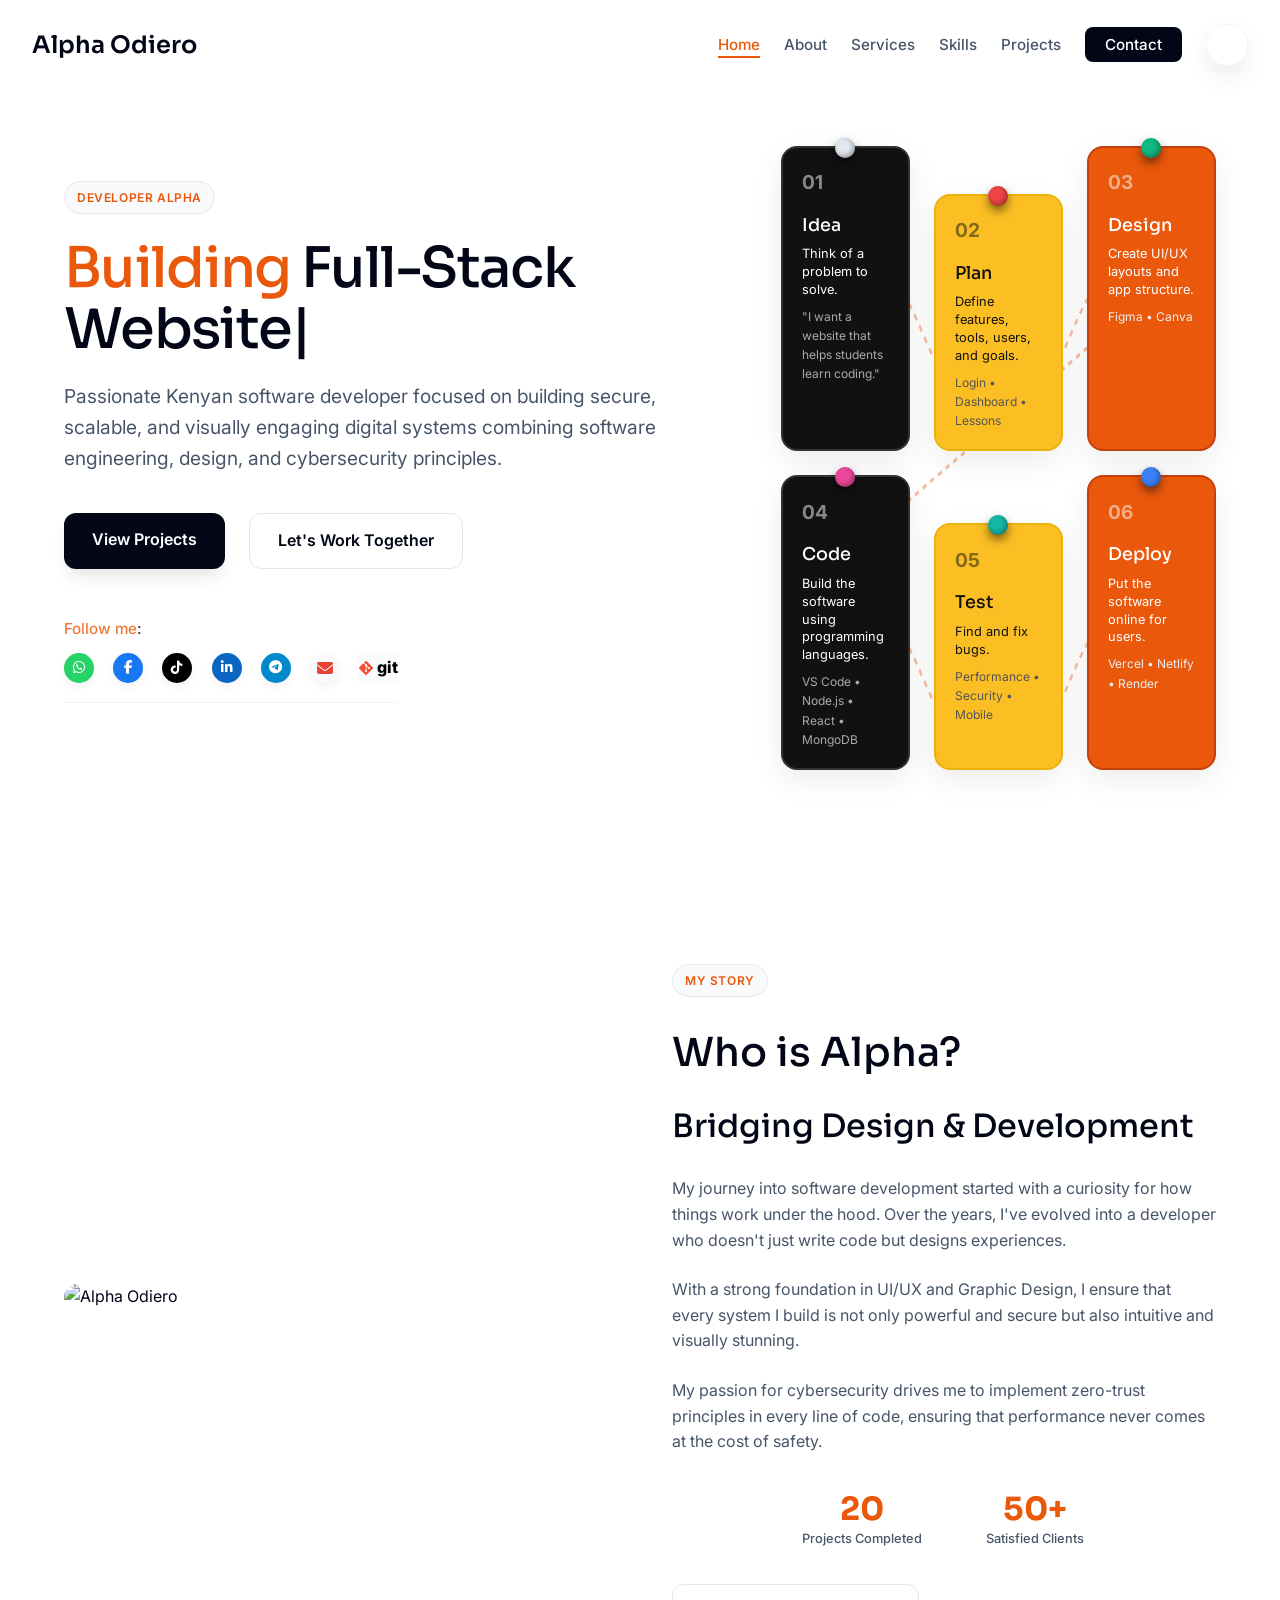
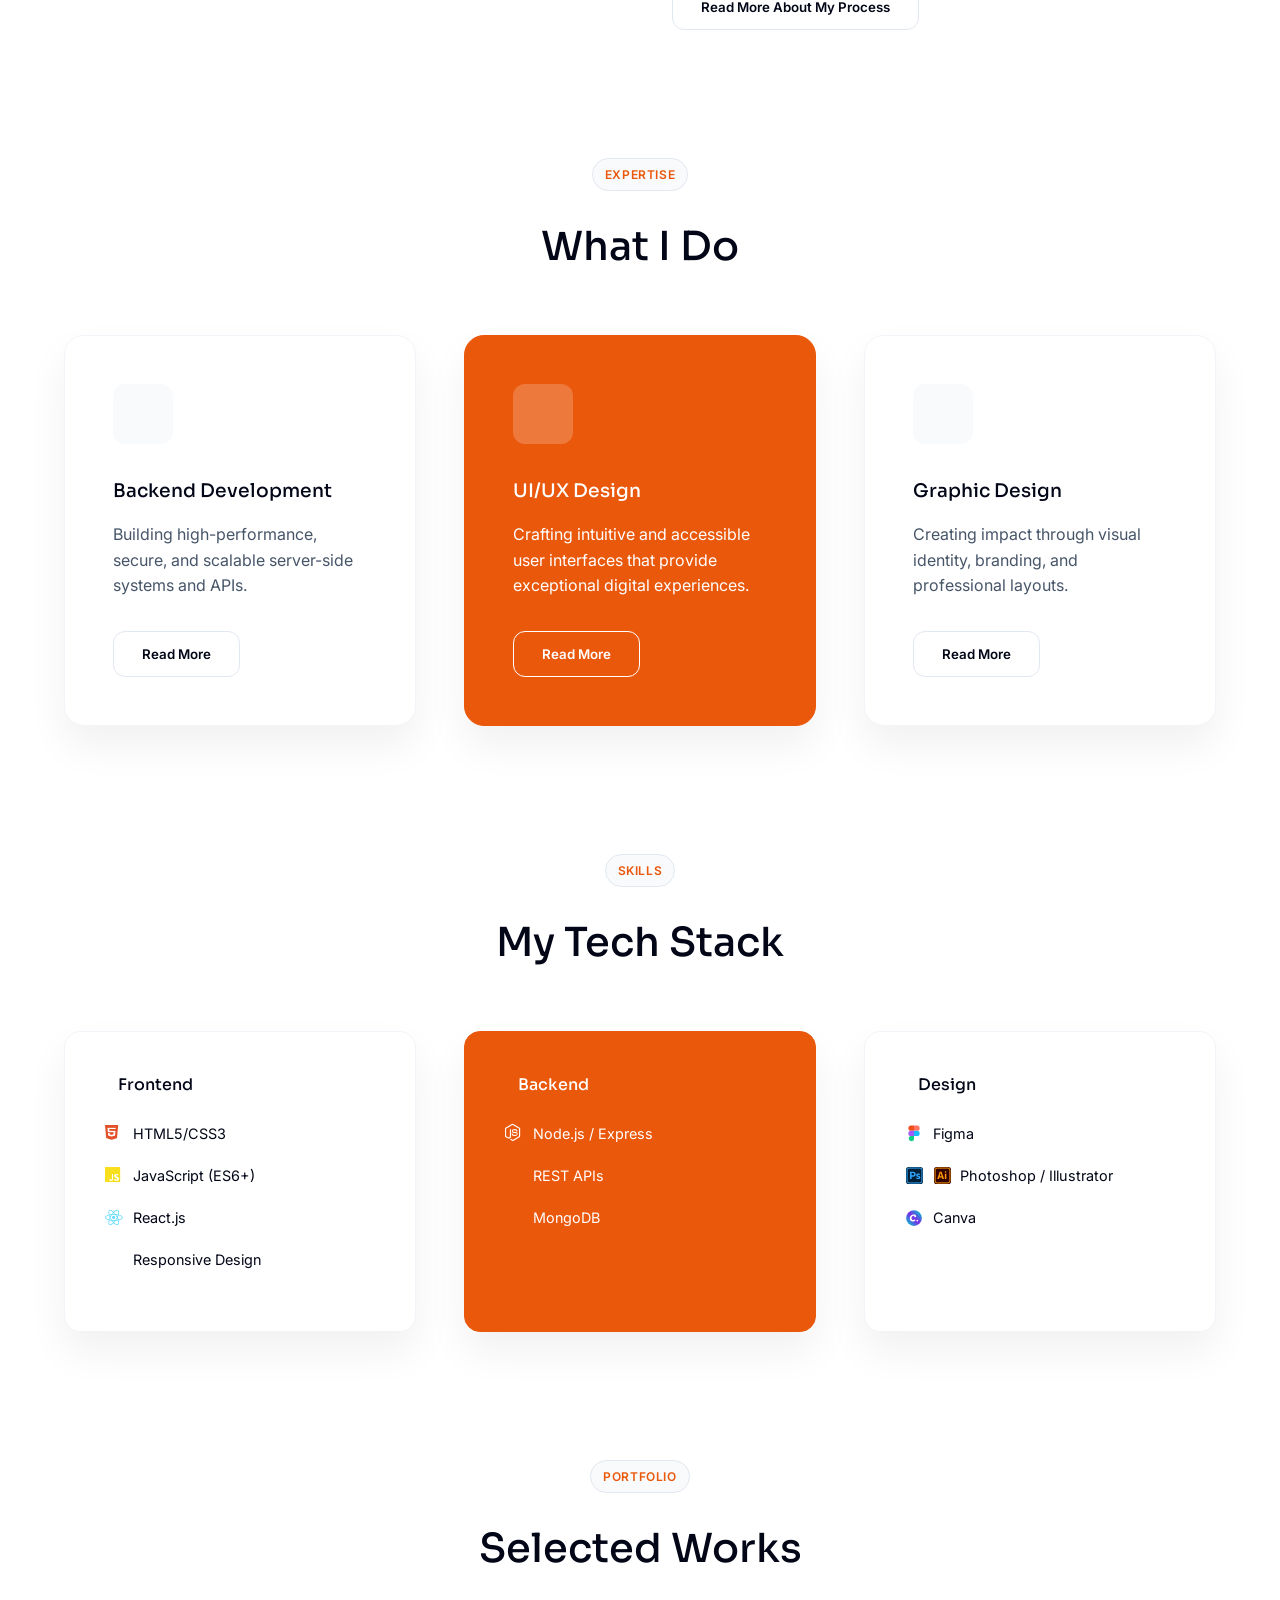
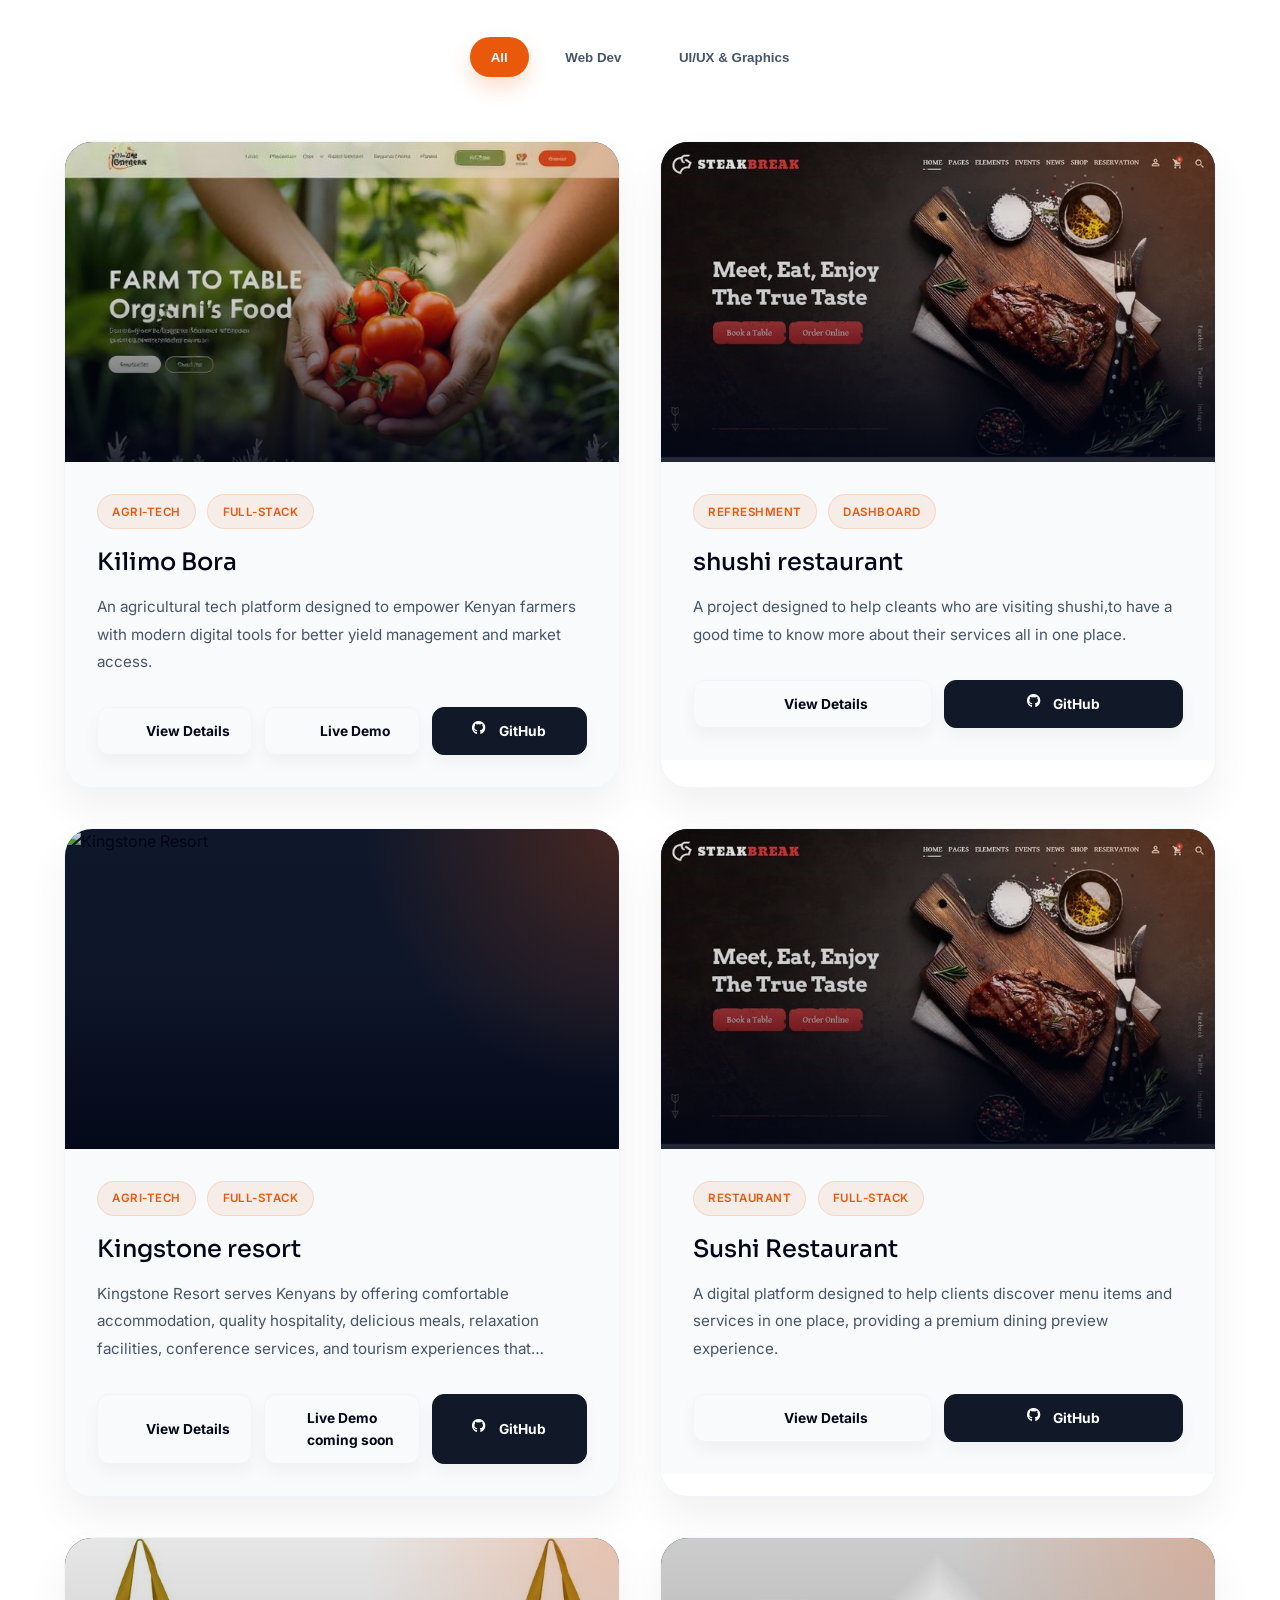
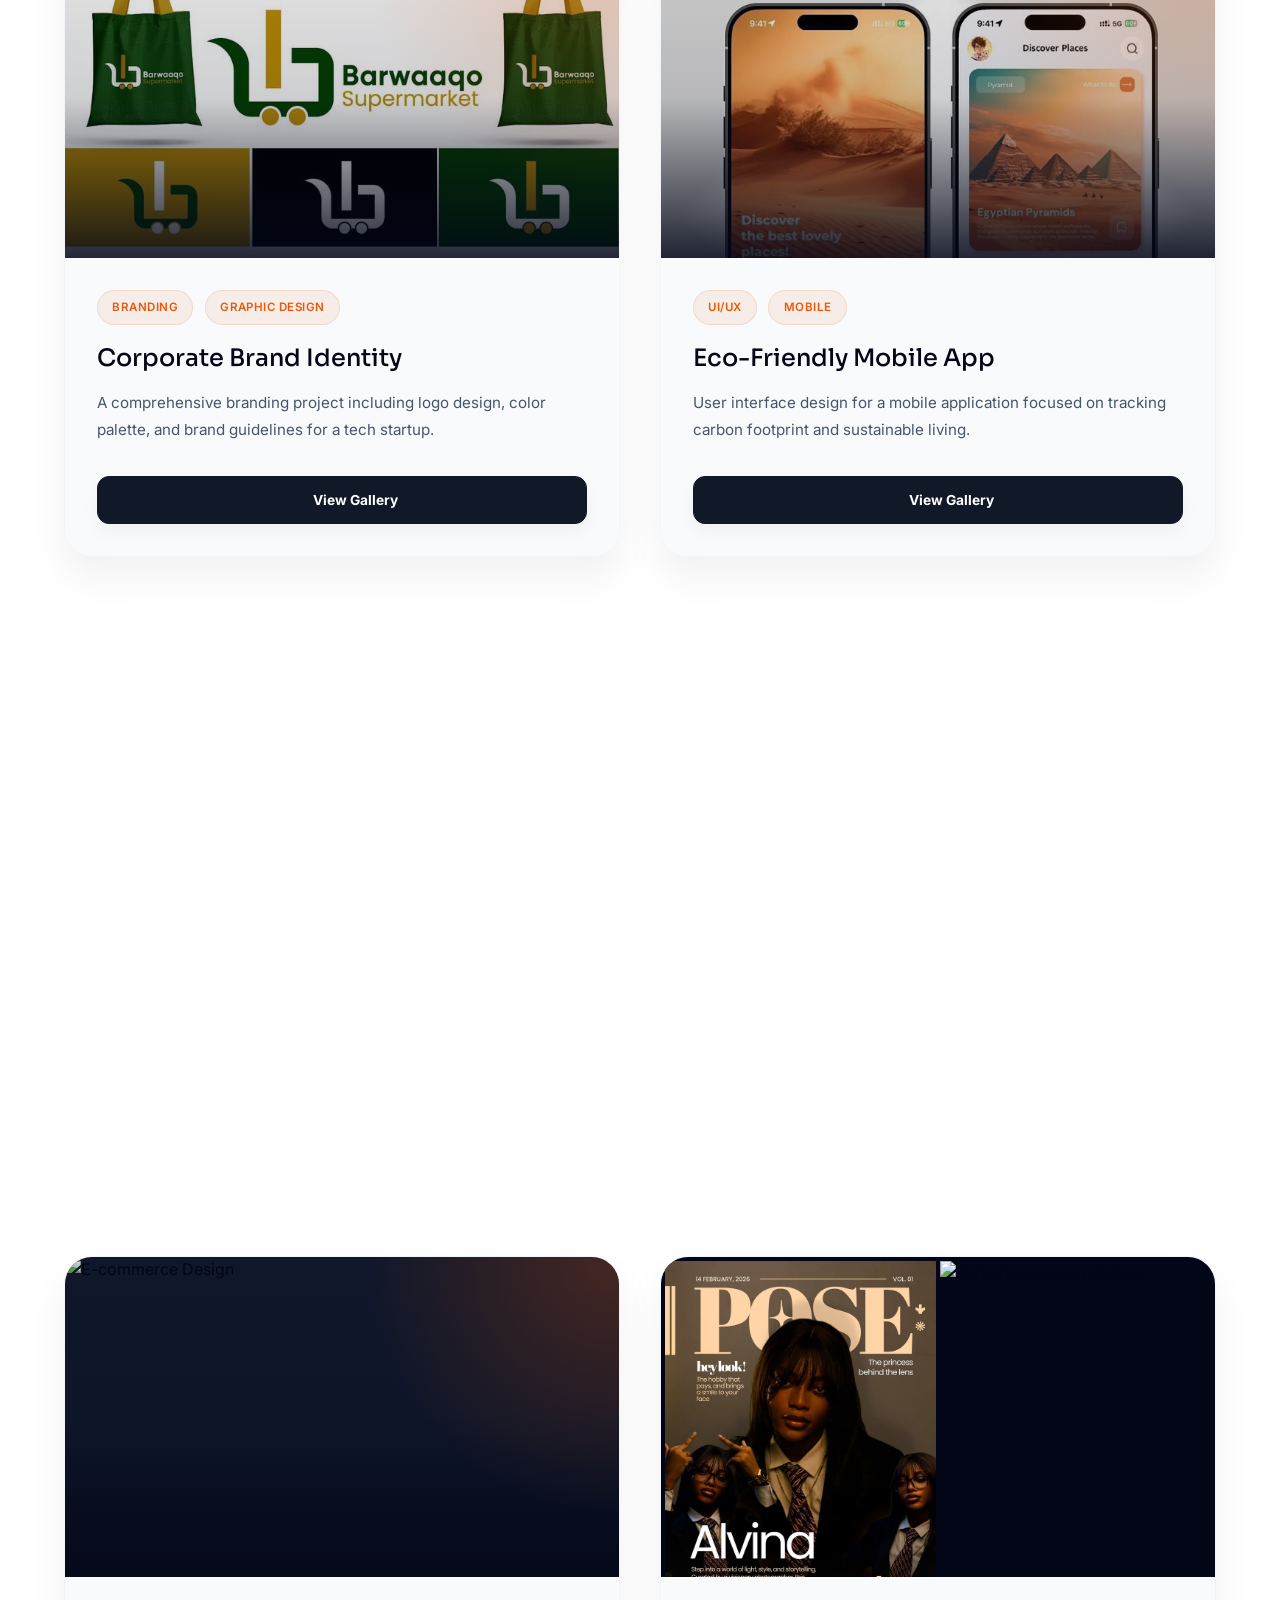
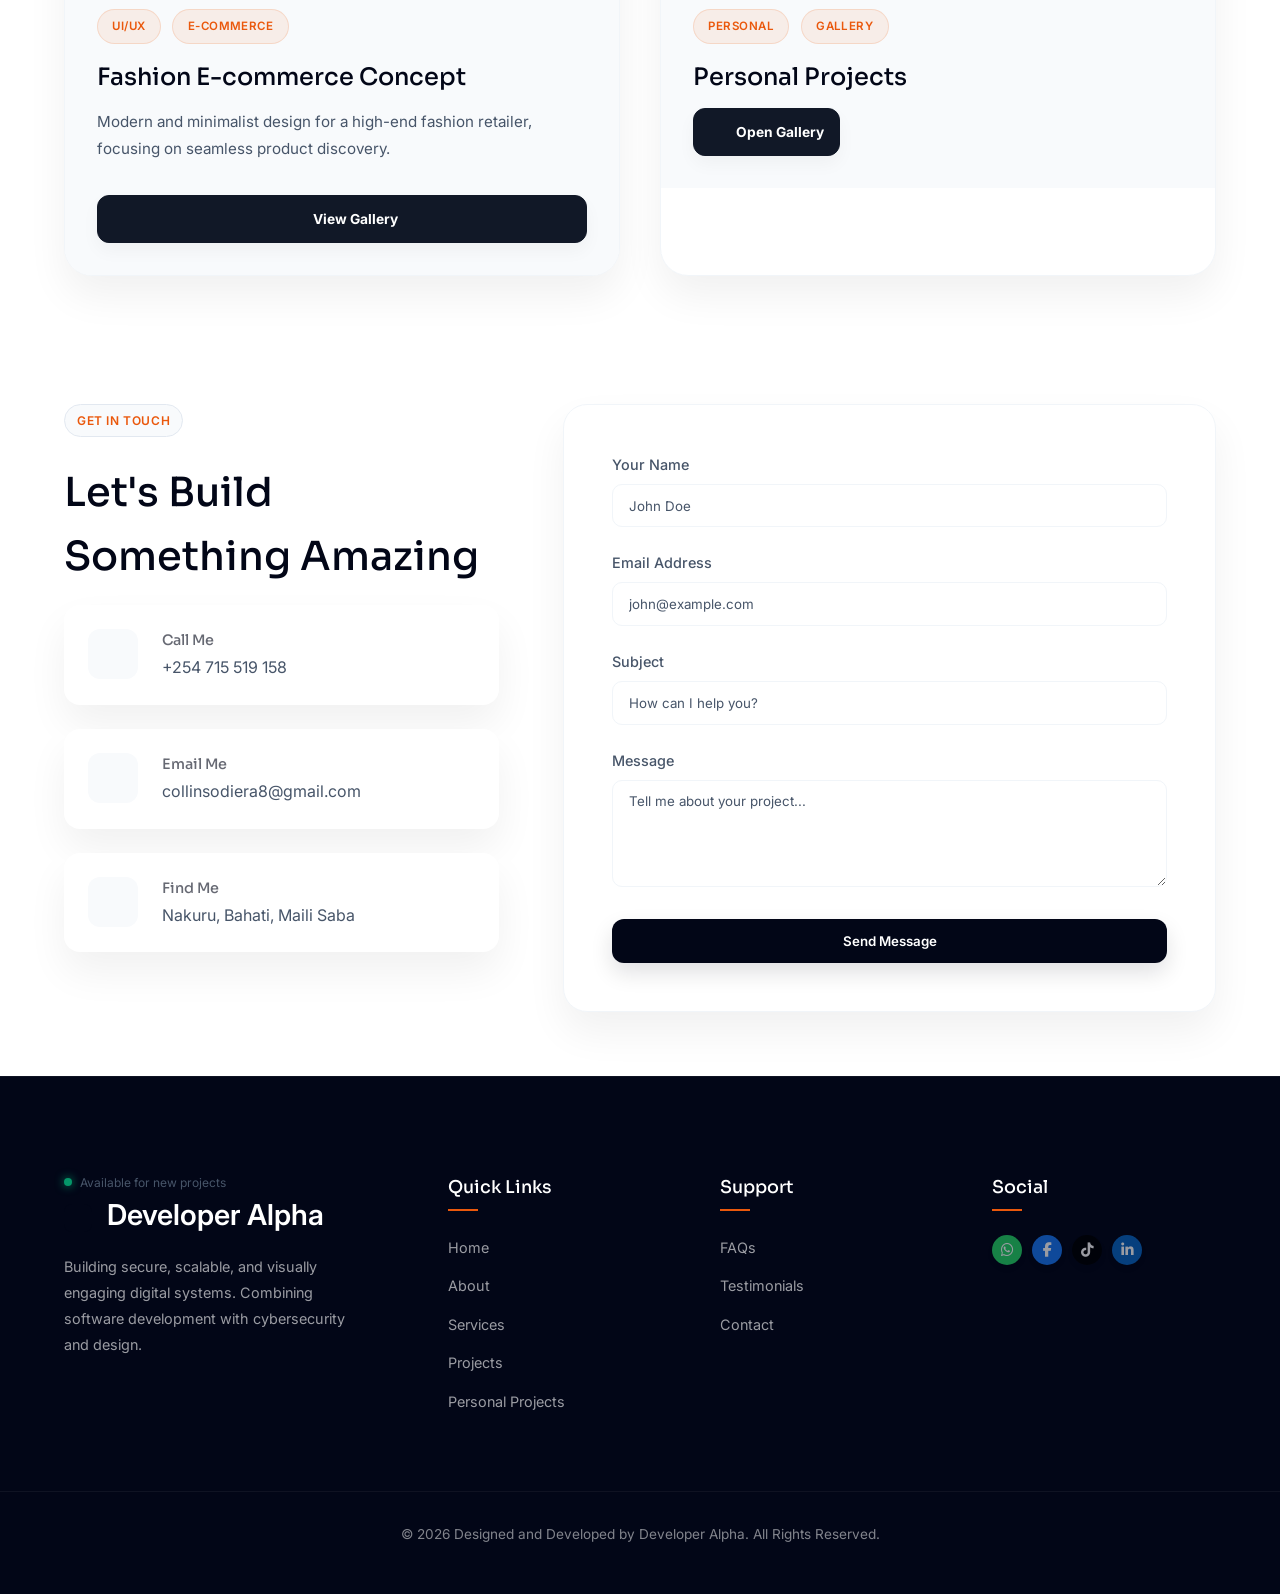
==== commit 594d220f: "clean ui" ====
--- a/index.html
+++ b/index.html
@@ -89,6 +89,16 @@
 
     <!-- Icons -->
     <script src="https://unpkg.com/lucide@latest"></script>
+    <script>
+        (function () {
+            let savedTheme = null;
+            try {
+                savedTheme = localStorage.getItem('theme');
+            } catch (error) {}
+            const prefersDark = window.matchMedia('(prefers-color-scheme: dark)').matches;
+            document.documentElement.dataset.theme = savedTheme || (prefersDark ? 'dark' : 'light');
+        })();
+    </script>
 </head>
 
 <body>
@@ -108,15 +118,24 @@
                 <li><a href="#projects">Projects</a></li>
                 <li><a href="#contact" class="nav-contact-btn">Contact</a></li>
             </ul>
-            <div class="hamburger">
-                <i class="fa-solid fa-bars"></i>
+            <div class="nav-actions">
+                <button class="theme-toggle" type="button" aria-label="Switch to dark mode" aria-pressed="false">
+                    <i data-lucide="sun" class="theme-icon theme-icon-sun"></i>
+                    <i data-lucide="moon" class="theme-icon theme-icon-moon"></i>
+                </button>
+                <div class="hamburger">
+                    <i class="fa-solid fa-bars"></i>
+                </div>
             </div>
         </div>
     </nav>
 
     <!-- Mobile Slide Menu -->
     <div class="mobile-menu" id="mobileMenu">
-        <button class="menu-close"><i class="fa-solid fa-xmark"></i></button>
+        <div class="mobile-menu-header">
+            <a href="#" class="logo">Alpha Odiero</a>
+            <button class="menu-close"><i class="fa-solid fa-xmark"></i></button>
+        </div>
         <div class="mobile-menu-content">
             <ul class="mobile-nav-links">
                 <li><a href="#home">Home</a></li>
@@ -127,17 +146,13 @@
                 <li><a href="#contact" class="nav-contact-btn">Contact</a></li>
             </ul>
         </div>
+        <div class="mobile-menu-footer">
+            <div class="status">
+                <div class="status-dot"></div>
+                Available for new projects
+            </div>
+        </div>
     </div>
-
-    <!-- Mobile Navigation (Floating Bottom) -->
-    <nav class="mobile-nav">
-        <ul>
-            <li><a href="#home" class="active"><i data-lucide="home"></i>Home</a></li>
-            <li><a href="#about"><i data-lucide="user"></i>About</a></li>
-            <li><a href="#projects"><i data-lucide="briefcase"></i>Projects</a></li>
-            <li><a href="#contact"><i data-lucide="mail"></i>Contact</a></li>
-        </ul>
-    </nav>
 
     <!-- Hero Section -->
     <section id="home" class="hero map-bg map-bg-world">
@@ -194,7 +209,7 @@
                         </div>
                         <h4>Idea</h4>
                         <p>Think of a problem to solve.</p>
-                        <div class="flow-example">Example: "I want a website that helps students learn coding."</div>
+                        <div class="flow-example">"I want a website that helps students learn coding."</div>
                     </div>
                 </div>
 
@@ -415,7 +430,7 @@
                 <!-- Project: Kilimo Bora -->
                 <div class="project-card reveal" data-category="web">
                     <div class="project-img">
-                        <img src="images/land.jpg" alt="Kilimo Bora" referrerPolicy="no-referrer">
+                        <img src="images/Clean & Profitable Organic Store Web Design.jpg" alt="Kilimo Bora" referrerPolicy="no-referrer">
                     </div>
                     <div class="project-info">
                         <div class="project-tags">
@@ -439,7 +454,7 @@
                 <!-- Project shishi -->
                 <div class="project-card reveal" data-category="web">
                     <div class="project-img">
-                        <img src="images/rest.jpg" alt="SecuFlow" referrerPolicy="no-referrer">
+                        <img src="images/kingstone (2).jpg" alt="SecuFlow" referrerPolicy="no-referrer">
                     </div>
                     <div class="project-info">
                         <div class="project-tags">
@@ -481,21 +496,21 @@
                         </div>
                     </div>
                 </div>
-                <!-- Project: Kilimo Bora -->
+
+                <!-- Project: Sushi Restaurant -->
                 <div class="project-card reveal" data-category="web">
                     <div class="project-img">
-                        <img src="images/eco.jpg" alt="Kilimo Bora" referrerPolicy="no-referrer">
+                        <img src="images/kingstone (2).jpg" alt="Sushi Restaurant" referrerPolicy="no-referrer">
                     </div>
                     <div class="project-info">
                         <div class="project-tags">
-                            <span class="project-tag">Eco care</span>
+                            <span class="project-tag">Restaurant</span>
                             <span class="project-tag">Full-Stack</span>
                         </div>
-                        <h3>Eco care</h3>
-                        <p>A company requested for a Full-Stack web Application were they connect across the globe to
-                            save the earth and improve naturea energy.</p>
+                        <h3>Sushi Restaurant</h3>
+                        <p>A digital platform designed to help clients discover menu items and services in one place, providing a premium dining preview experience.</p>
                         <div class="project-links">
-                            <a href="#" class="project-link" data-modal="ecoDetailsModal"><i data-lucide="file-text"></i>
+                            <a href="#" class="project-link" data-modal="shushiDetailsModal"><i data-lucide="file-text"></i>
                                 View Details</a>
                             <a href="https://github.com/alpha-odiero" target="_blank" class="project-link"><i
                                     class="fa-brands fa-github"></i> GitHub</a>
@@ -507,7 +522,7 @@
                 <div class="project-card reveal" data-category="design">
                     <div class="project-img">
                         <!-- Placeholder image for Brand Identity -->
-                        <img src="images/Kryon™ - Brand Guidelines.jpg" alt="Brand Identity"
+                        <img src="images/brand.jpg" alt="Brand Identity"
                             referrerPolicy="no-referrer">
                     </div>
                     <div class="project-info">
@@ -529,7 +544,7 @@
                 <div class="project-card reveal" data-category="design">
                     <div class="project-img">
                         <!-- Placeholder image for Mobile App UI -->
-                        <img src="images/Instagram (1).jpg" alt="Mobile App UI" referrerPolicy="no-referrer">
+                        <img src="images/App Brainy.jpg" alt="Mobile App UI" referrerPolicy="no-referrer">
                     </div>
                     <div class="project-info">
                         <div class="project-tags">
@@ -550,7 +565,7 @@
                 <div class="project-card reveal" data-category="design">
                     <div class="project-img">
                         <!-- Placeholder image for Dashboard UX -->
-                        <img src="images/Saas Dashboard Series - Orders - S_ Datta.jpg" alt="Dashboard UX"
+                        <img src="images/dashboard.jpg" alt="Dashboard UX"
                             referrerPolicy="no-referrer">
                     </div>
                     <div class="project-info">
@@ -572,7 +587,7 @@
                 <div class="project-card reveal" data-category="design">
                     <div class="project-img">
                         <!-- Placeholder image for Marketing Kit -->
-                        <img src="images/Top Digital Marketing Agency in Pakistan.jpg" alt="Marketing Kit"
+                        <img src="images/advert.jpg" alt="Marketing Kit"
                             referrerPolicy="no-referrer">
                     </div>
                     <div class="project-info">
@@ -616,9 +631,9 @@
                 <div class="project-card personal-project-card reveal" data-category="design">
                     <a href="personal-projects.html" class="personal-project-link" aria-label="Open personal projects gallery">
                         <div class="project-img personal-project-preview">
-                            <img src="images/Kryon™ - Brand Guidelines.jpg" alt="Personal project preview">
+                            <img src="images/Magazine Cover Design.jpg" alt="Personal project preview">
                             <img src="images/Instagram (1).jpg" alt="Personal project preview">
-                            <img src="images/Saas Dashboard Series - Orders - S_ Datta.jpg" alt="Personal project preview">
+                            <img src="images/Birthday flyer design.jpg" alt="Personal project preview">
                             <img src="images/Clothing Ad Flyer Design.jpg" alt="Personal project preview">
                         </div>
                         <div class="project-info">
--- a/css/style.css
+++ b/css/style.css
@@ -1,6 +1,7 @@
 @import url('https://fonts.googleapis.com/css2?family=Sora:wght@400;600;700&family=Inter:wght@400;500;600&display=swap');
 
 :root {
+    color-scheme: light;
     --primary-white: #ffffff;
     --dark-navy: #020617;
     --accent-orange: #ea580c;
@@ -9,9 +10,41 @@
     --text-secondary: #475569;
     --bg-soft: #f8fafc;
     --border-color: #f1f5f9;
+    --surface: #ffffff;
+    --surface-elevated: rgba(255, 255, 255, 0.82);
+    --surface-muted: #f8fafc;
+    --heading-color: #020617;
+    --navbar-bg: rgba(255, 255, 255, 0.84);
+    --navbar-bg: #ffffff;
+    --input-bg: #ffffff;
+    --soft-border: #e2e8f0;
+    --shadow-soft: 0 20px 40px rgba(0, 0, 0, 0.06);
+    --shadow-strong: 0 30px 60px rgba(0, 0, 0, 0.1);
+    --map-opacity: 0.05;
     --font-heading: 'Sora', sans-serif;
     --font-body: 'Inter', sans-serif;
     --transition-smooth: all 0.3s cubic-bezier(0.4, 0, 0.2, 1);
+}
+
+:root[data-theme="dark"] {
+    color-scheme: dark;
+    --primary-white: #0b1120;
+    --dark-navy: #f8fafc;
+    --text-primary: #e5e7eb;
+    --text-secondary: #a3adbd;
+    --bg-soft: #111827;
+    --border-color: #243044;
+    --surface: #111827;
+    --surface-elevated: rgba(15, 23, 42, 0.9);
+    --surface-muted: #0f172a;
+    --heading-color: #f8fafc;
+    --navbar-bg: rgba(15, 23, 42, 0.88);
+    --navbar-bg: #111827;
+    --input-bg: #0b1120;
+    --soft-border: #334155;
+    --shadow-soft: 0 20px 48px rgba(0, 0, 0, 0.32);
+    --shadow-strong: 0 30px 70px rgba(0, 0, 0, 0.42);
+    --map-opacity: 0.11;
 }
 
 * {
@@ -30,6 +63,7 @@
     background-color: var(--primary-white);
     line-height: 1.6;
     overflow-x: hidden;
+    transition: background-color 0.3s ease, color 0.3s ease;
 }
 
 h1,
@@ -38,7 +72,7 @@
 h4 {
     font-family: var(--font-heading);
     font-weight: 500;
-    color: var(--dark-navy);
+    color: var(--heading-color);
 }
 
 /* Scrollbar */
@@ -70,7 +104,7 @@
 }
 
 .navbar.scrolled {
-    background: rgba(255, 255, 255, 0.8);
+    background: var(--navbar-bg);
     backdrop-filter: blur(12px);
     padding: 1rem 0;
     border-bottom: 1px solid var(--border-color);
@@ -86,14 +120,67 @@
     display: flex;
     justify-content: space-between;
     align-items: center;
+    gap: 1.5rem;
+    max-width: 100%;
+    padding: 0 2rem;
 }
 
 .logo {
     font-family: var(--font-heading);
     font-size: 1.5rem;
     font-weight: 600;
-    color: var(--dark-navy);
+    color: var(--heading-color);
     text-decoration: none;
+}
+
+.nav-actions {
+    display: flex;
+    align-items: center;
+    gap: 0.85rem;
+}
+
+.theme-toggle {
+    width: 42px;
+    height: 42px;
+    border: 1px solid var(--border-color);
+    border-radius: 50%;
+    background: var(--surface-elevated);
+    color: var(--heading-color);
+    display: inline-flex;
+    align-items: center;
+    justify-content: center;
+    cursor: pointer;
+    position: relative;
+    transition: var(--transition-smooth);
+    box-shadow: 0 10px 24px rgba(2, 6, 23, 0.08);
+}
+
+.theme-toggle:hover {
+    color: var(--accent-orange);
+    border-color: rgba(234, 88, 12, 0.35);
+    transform: translateY(-2px);
+}
+
+.theme-icon {
+    width: 19px;
+    height: 19px;
+    position: absolute;
+    transition: opacity 0.2s ease, transform 0.2s ease;
+}
+
+.theme-icon-moon {
+    opacity: 0;
+    transform: rotate(-45deg) scale(0.75);
+}
+
+:root[data-theme="dark"] .theme-icon-sun {
+    opacity: 0;
+    transform: rotate(45deg) scale(0.75);
+}
+
+:root[data-theme="dark"] .theme-icon-moon {
+    opacity: 1;
+    transform: rotate(0) scale(1);
 }
 
 .logo-icon {
@@ -145,8 +232,9 @@
 
 .nav-links {
     display: flex;
-    gap: 2.5rem;
+    gap: 1.5rem;
     list-style: none;
+    margin-left: auto;
 }
 
 .nav-links a {
@@ -180,8 +268,8 @@
 }
 
 .nav-contact-btn {
-    background-color: #111;
-    color: #fff !important;
+    background-color: var(--heading-color);
+    color: var(--primary-white) !important;
     padding: 8px 20px;
     border-radius: 8px;
     transition: all 0.3s ease;
@@ -297,7 +385,7 @@
     margin-bottom: 2rem;
     display: flex;
     flex-direction: column;
-    align-items: center;
+    align-items: flex-start;
     width: 100%;
 }
 
@@ -306,13 +394,12 @@
 }
 
 .social-connect-text {
-    font-size: 1.5rem;
-    margin-bottom: 6px;
-    border-bottom: 1px solid #000;
-    padding-bottom: 4px;
+    font-size: 0.95rem;
+    margin-bottom: 8px;
+    opacity: 0.8;
     display: inline-block;
     padding-right: 0;
-    text-align: center;
+    text-align: left;
 }
 
 .social-connect-text .follow-text {
@@ -326,14 +413,16 @@
 }
 
 .hero .social-icons {
-    padding-top: 8px;
+    padding-top: 4px;
+    padding-bottom: 1.2rem;
+    border-bottom: 1px solid var(--border-color);
     width: fit-content;
-    justify-content: center;
+    justify-content: flex-start;
 }
 
 .social-icon {
-    width: 36px;
-    height: 36px;
+    width: 30px;
+    height: 30px;
     display: flex;
     align-items: center;
     justify-content: center;
@@ -342,7 +431,7 @@
     background: var(--bg-soft);
     transition: var(--transition-smooth);
     text-decoration: none;
-    font-size: 1rem;
+    font-size: 0.85rem;
     box-shadow: 0 4px 10px rgba(0,0,0,0.05);
 }
 
@@ -353,8 +442,8 @@
 
 .social-icon.email {
     color: #ea4335;
-    background: transparent;
-    font-size: 1.2rem;
+    background: var(--bg-soft);
+    font-size: 1rem;
 }
 
 .social-icon.tiktok {
@@ -364,11 +453,11 @@
 
 .social-icon.github {
     color: #f14e32;
-    background: transparent;
+    background: var(--bg-soft);
     width: auto;
     border-radius: 0;
     gap: 4px;
-    font-size: 1.2rem;
+    font-size: 1rem;
     box-shadow: none;
 }
 
@@ -398,6 +487,13 @@
     transform: translateY(-4px);
     box-shadow: 0 8px 15px rgba(0,0,0,0.15);
     filter: brightness(1.1);
+    /* Mobile social connect adjustments */
+    .social-connect-wrapper {
+        align-items: center;
+    }
+    .hero .social-icons {
+        justify-content: center;
+    }
 }
 
 .hero-flow-diagram {
@@ -1787,79 +1883,6 @@
     }
 }
 
-/* Mobile Nav (Floating) - Specific Styles */
-.mobile-nav {
-    display: none;
-    position: fixed;
-    bottom: 1rem;
-    left: 50%;
-    transform: translateX(-50%);
-    background: rgba(17, 24, 39, 0.92);
-    backdrop-filter: blur(18px);
-    -webkit-backdrop-filter: blur(18px);
-    padding: 0.45rem;
-    border-radius: 22px;
-    z-index: 1000;
-    border: 1px solid rgba(255, 255, 255, 0.12);
-    box-shadow: 0 18px 45px rgba(2, 6, 23, 0.32);
-    width: calc(100% - 2rem);
-    max-width: 330px;
-}
-
-.mobile-nav ul {
-    list-style: none;
-    display: flex;
-    justify-content: space-between;
-    align-items: center;
-    gap: 0.25rem;
-}
-
-.mobile-nav a {
-    color: rgba(255, 255, 255, 0.72);
-    text-decoration: none;
-    font-size: 0.66rem;
-    line-height: 1;
-    font-weight: 600;
-    display: flex;
-    flex-direction: column;
-    align-items: center;
-    justify-content: center;
-    gap: 0.25rem;
-    opacity: 1;
-    transition: var(--transition-smooth);
-    padding: 0.55rem 0.65rem;
-    border-radius: 16px;
-    min-width: 62px;
-}
-
-.mobile-nav a.active {
-    color: white;
-    transform: translateY(-1px);
-    background: rgba(234, 88, 12, 0.16);
-    box-shadow: inset 0 0 0 1px rgba(234, 88, 12, 0.28), 0 8px 18px rgba(234, 88, 12, 0.16);
-}
-
-.mobile-nav i {
-    font-size: 1.15rem;
-    margin-bottom: 0;
-}
-
-.mobile-nav svg {
-    width: 20px;
-    height: 20px;
-    stroke-width: 2.1;
-}
-
-.mobile-nav a.active svg {
-    color: var(--accent-orange);
-}
-
-@supports (bottom: env(safe-area-inset-bottom)) {
-    .mobile-nav {
-        bottom: calc(0.85rem + env(safe-area-inset-bottom));
-    }
-}
-
 /* Hamburger & Mobile Menu */
 .hamburger {
     display: none;
@@ -1875,37 +1898,55 @@
     width: 100%;
     height: 100%;
     background: white;
+    background: var(--surface);
     z-index: 2000;
     transition: var(--transition-smooth);
-    padding: 2rem;
     display: flex;
     flex-direction: column;
+    justify-content: space-between;
+    padding: 1.5rem;
 }
 
 .mobile-menu.active {
     right: 0;
 }
 
+.mobile-menu-header {
+    display: flex;
+    justify-content: space-between;
+    align-items: center;
+    padding-bottom: 1rem;
+    border-bottom: 1px solid var(--border-color);
+}
+
 .menu-close {
-    align-self: flex-end;
     background: none;
     border: none;
     font-size: 1.6rem;
     cursor: pointer;
     color: var(--dark-navy);
-    margin-bottom: 2rem;
+}
+
+.mobile-menu-content {
+    flex-grow: 1;
+    display: flex;
+    flex-direction: column;
+    align-items: flex-start;
+    justify-content: center;
+    gap: 2.5rem;
+    padding-left: 1.5rem;
 }
 
 .mobile-nav-links {
     list-style: none;
     display: flex;
     flex-direction: column;
-    gap: 1.2rem;
+    gap: 2rem;
+    text-align: left;
 }
 
 .mobile-nav-links a {
-    font-family: var(--font-heading);
-    font-size: 1.2rem;
+    font-size: 1.5rem;
     font-weight: 500;
     text-decoration: none;
     color: var(--dark-navy);
@@ -1934,6 +1975,142 @@
 .mobile-nav-links a.active:not(.nav-contact-btn) {
     color: var(--accent-orange);
     padding-left: 10px;
+}
+
+.mobile-menu-footer {
+    padding: 1.5rem 0;
+    border-top: 1px solid var(--border-color);
+    display: flex;
+    flex-direction: column;
+    align-items: center;
+}
+
+/* Theme-aware surfaces */
+.hero,
+.personal-page {
+    background: var(--primary-white);
+}
+
+.hero-nickname,
+.section-tag {
+    background: var(--surface-muted);
+    border-color: var(--soft-border);
+}
+
+.btn-primary {
+    background: var(--heading-color);
+    color: var(--primary-white);
+}
+
+.btn-outline {
+    border-color: var(--soft-border);
+    color: var(--heading-color);
+}
+
+.btn-outline:hover {
+    background: var(--surface-muted);
+    border-color: var(--heading-color);
+}
+
+.service-card,
+.skill-card,
+.project-card,
+.modal-content,
+.contact-form,
+.interactive-contact-card,
+.contact-card {
+    background: var(--surface);
+    border-color: var(--border-color);
+    box-shadow: var(--shadow-soft);
+}
+
+.service-card:hover,
+.skill-card:hover,
+.project-card:hover,
+.interactive-contact-card:hover,
+.contact-card:hover {
+    background: var(--surface-elevated);
+    box-shadow: var(--shadow-strong);
+}
+
+.project-info,
+.project-link,
+.project-detail-block,
+.personal-image-placeholder {
+    background: var(--surface-muted);
+    border-color: var(--border-color);
+}
+
+.project-info h3,
+.project-link,
+.card-back-header h4,
+.card-action-btn {
+    color: var(--heading-color);
+}
+
+.project-info p,
+.service-card p,
+.contact-details p,
+.form-group label,
+.faq-answer,
+.testimonial-item p {
+    color: var(--text-secondary);
+}
+
+.contact-icon,
+.card-back-btn,
+.card-action-btn {
+    background: var(--surface-muted);
+    border-color: var(--border-color);
+}
+
+.form-control {
+    background: var(--input-bg);
+    color: var(--text-primary);
+    border-color: var(--border-color);
+}
+
+.form-control::placeholder {
+    color: var(--text-secondary);
+}
+
+.mobile-menu {
+    background: var(--surface-elevated);
+    background: var(--surface);
+}
+
+:root[data-theme="dark"] .navbar {
+    background: rgba(15, 23, 42, 0.35);
+}
+
+:root[data-theme="dark"] .navbar.scrolled {
+    background: var(--navbar-bg);
+}
+
+:root[data-theme="dark"] .nav-contact-btn:hover {
+    background-color: var(--accent-orange);
+    color: white !important;
+}
+
+:root[data-theme="dark"] .project-img {
+    background: #020617;
+}
+
+:root[data-theme="dark"] .project-img::before {
+    background:
+        linear-gradient(to top, rgba(2, 6, 23, 0.88), rgba(2, 6, 23, 0.1), transparent);
+}
+
+:root[data-theme="dark"] .project-detail-tags .stack-express,
+:root[data-theme="dark"] .project-detail-tags .stack-jwt,
+:root[data-theme="dark"] .project-detail-tags .stack-vercel {
+    color: #e5e7eb;
+    background: rgba(226, 232, 240, 0.1);
+    border-color: rgba(226, 232, 240, 0.2);
+}
+
+:root[data-theme="dark"] footer {
+    background: #020617;
 }
 
 /* Map Backgrounds */
@@ -1955,7 +2132,7 @@
     background-size: cover;
     z-index: -1;
     pointer-events: none;
-    opacity: 0.05;
+    opacity: var(--map-opacity);
 }
 
 .map-bg-world::before {
--- a/css/responsive.css
+++ b/css/responsive.css
@@ -48,6 +48,15 @@
         padding: 0.8rem 0;
     }
 
+    .nav-actions {
+        gap: 0.6rem;
+    }
+
+    .theme-toggle {
+        width: 38px;
+        height: 38px;
+    }
+
     .nav-links {
         display: none;
     }
@@ -56,8 +65,8 @@
         display: block;
     }
 
-    .mobile-nav {
-        display: block;
+    .nav-socials-desktop {
+        display: none;
     }
 
     .hero-title {
@@ -206,10 +215,6 @@
         justify-content: center !important;
     }
 
-    footer {
-        padding-bottom: 7rem;
-    }
-
     .social-icon {
         width: 36px;
         height: 36px;
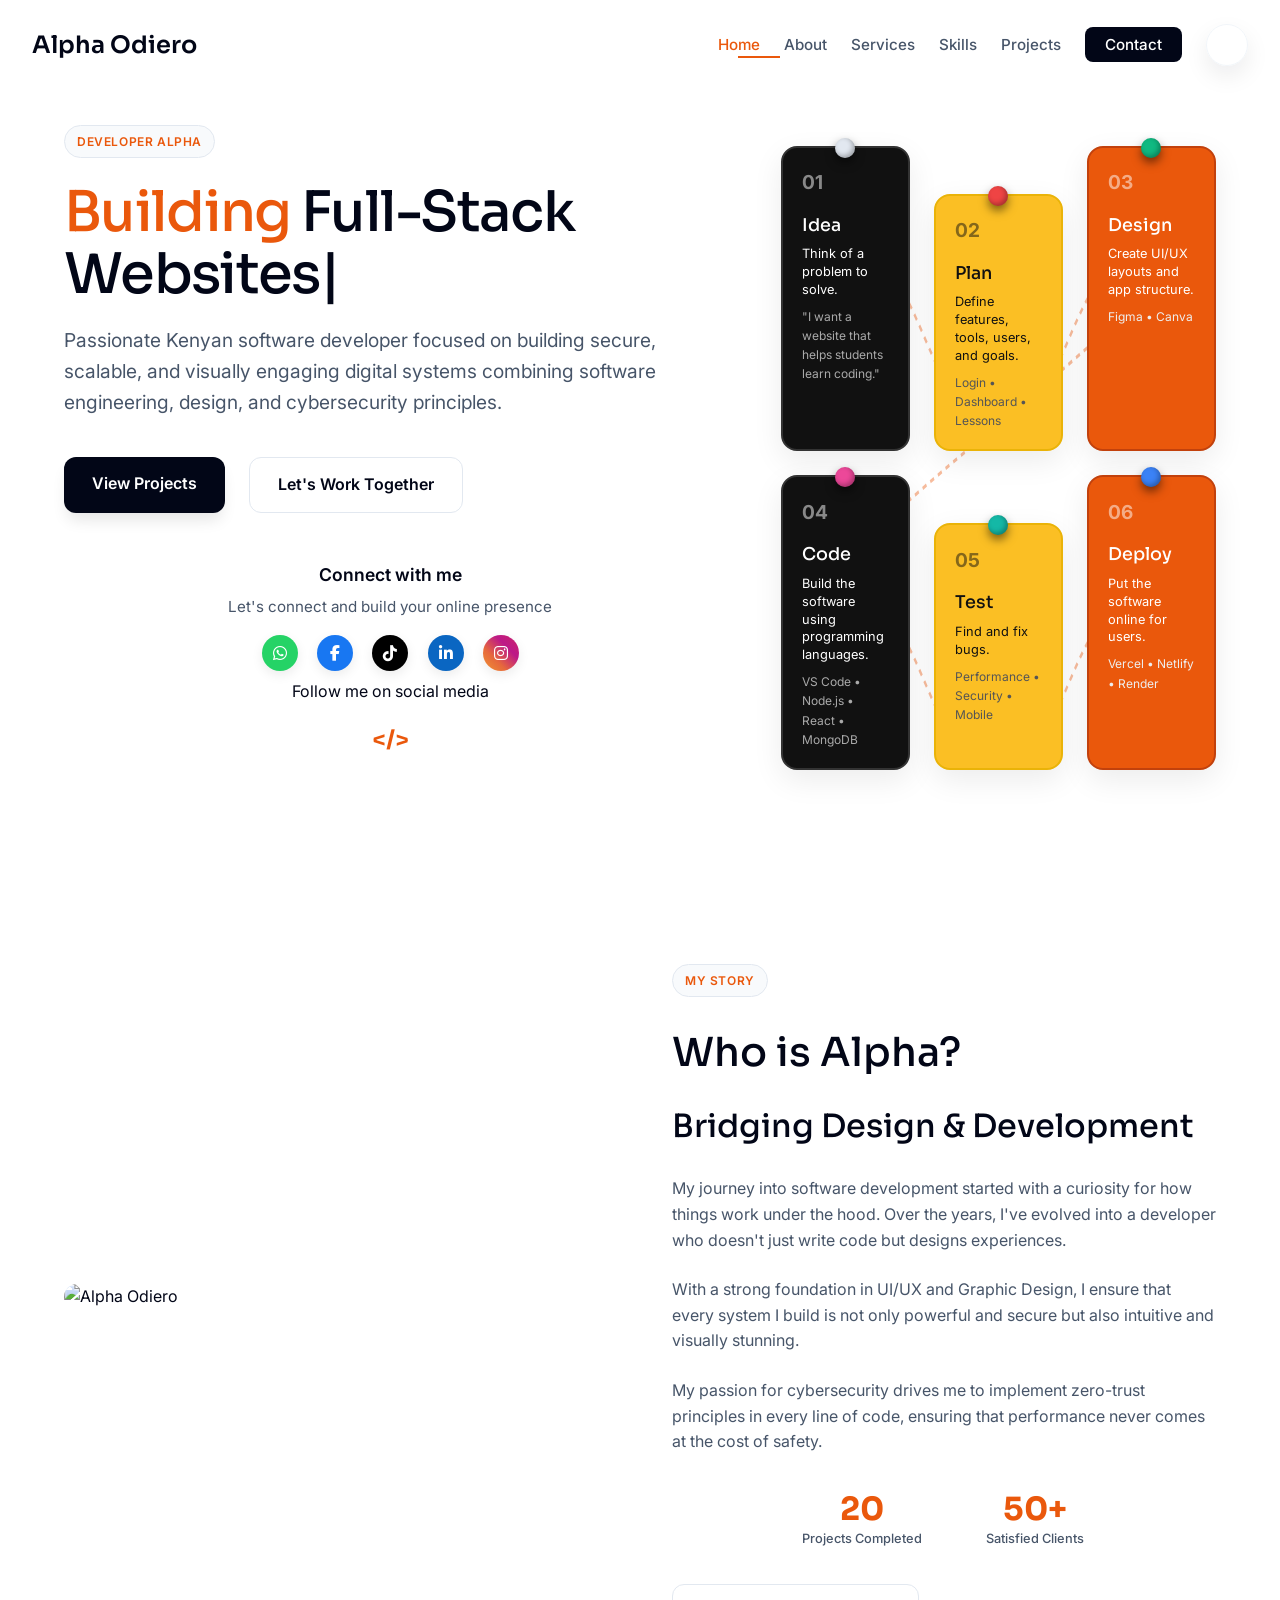
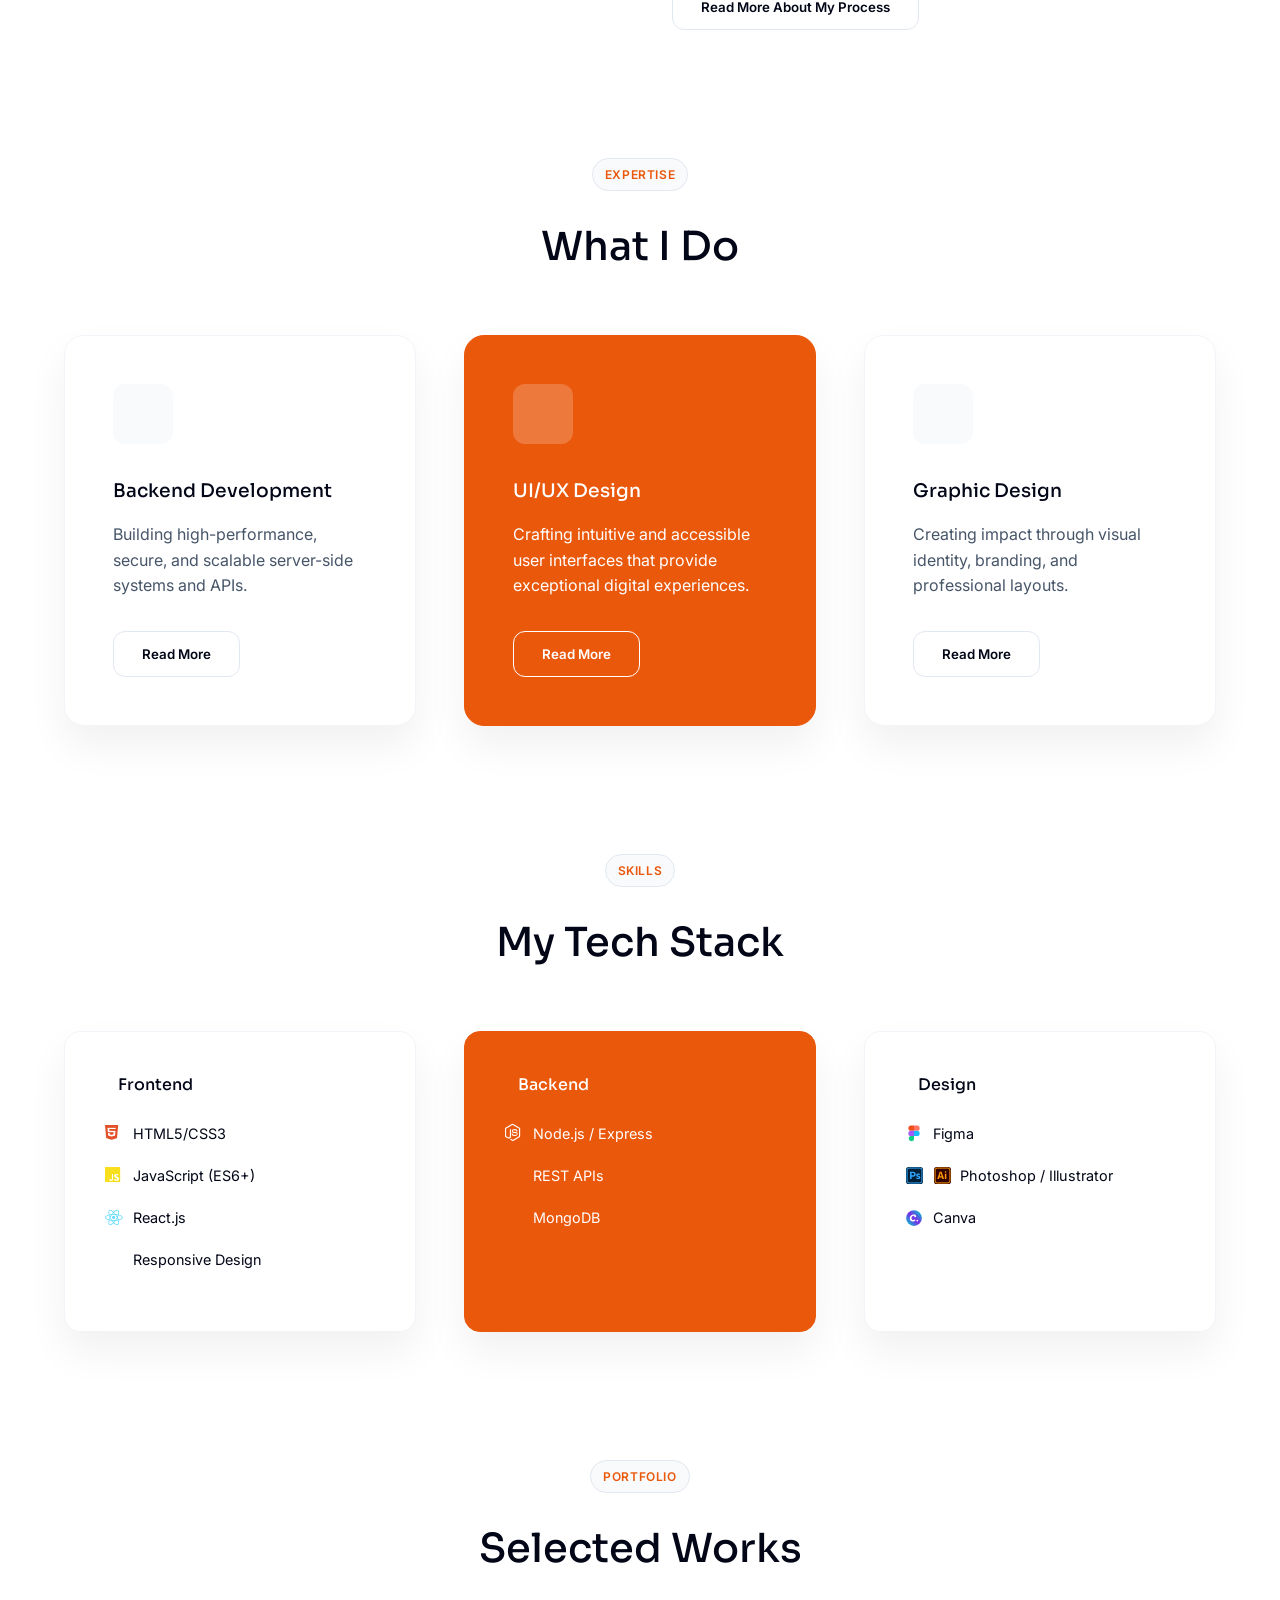
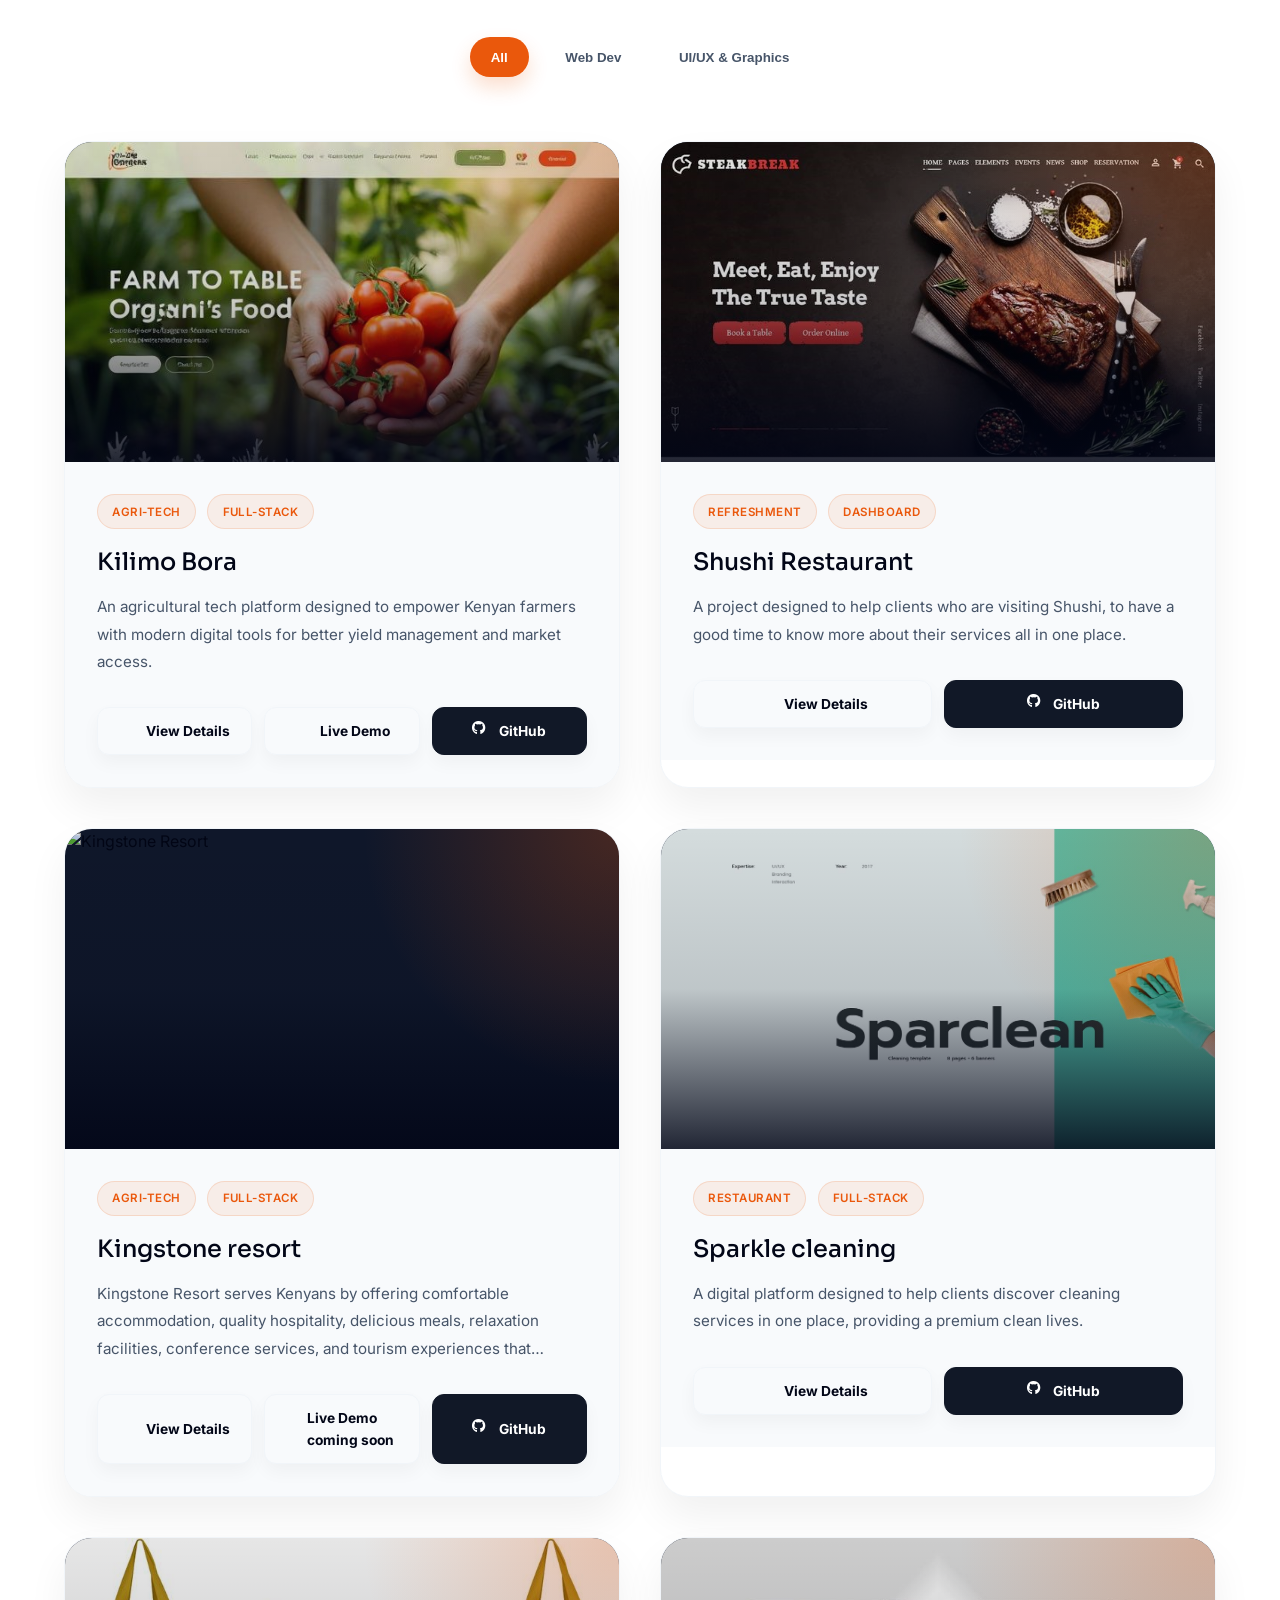
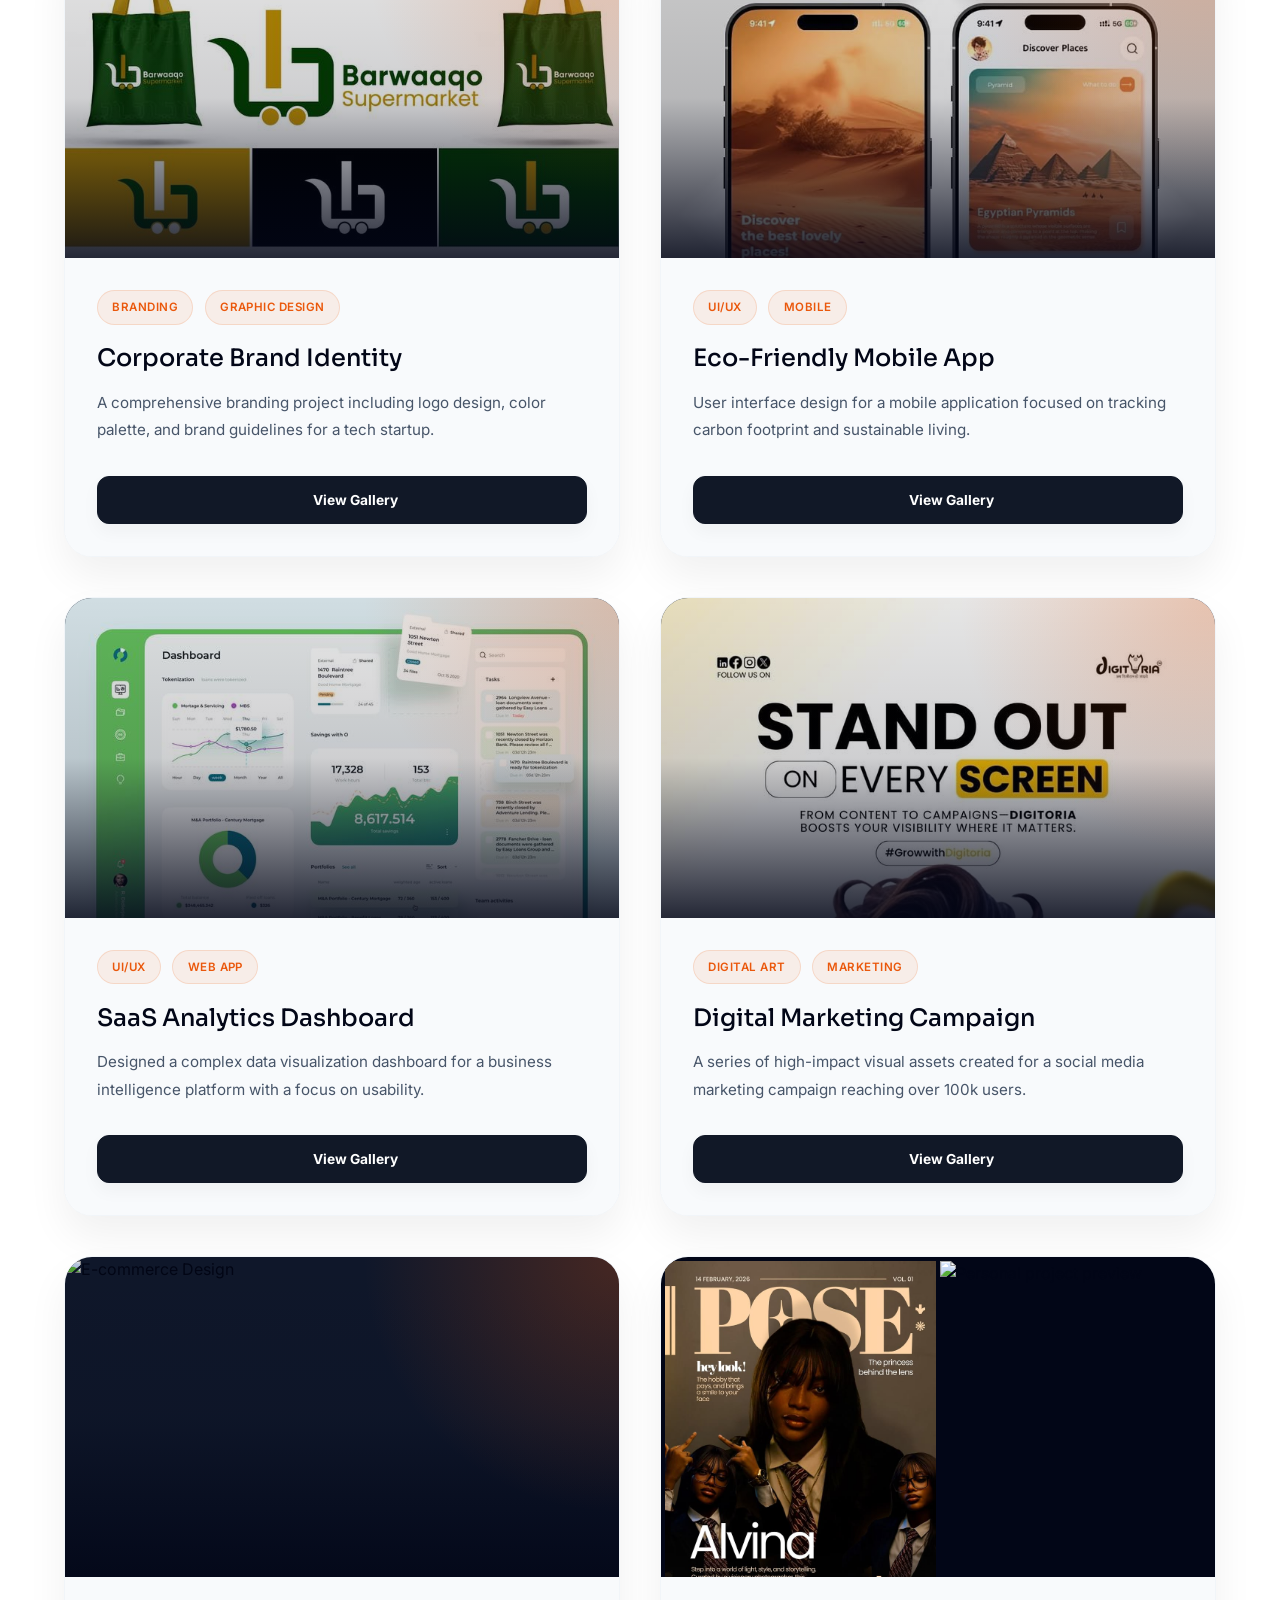
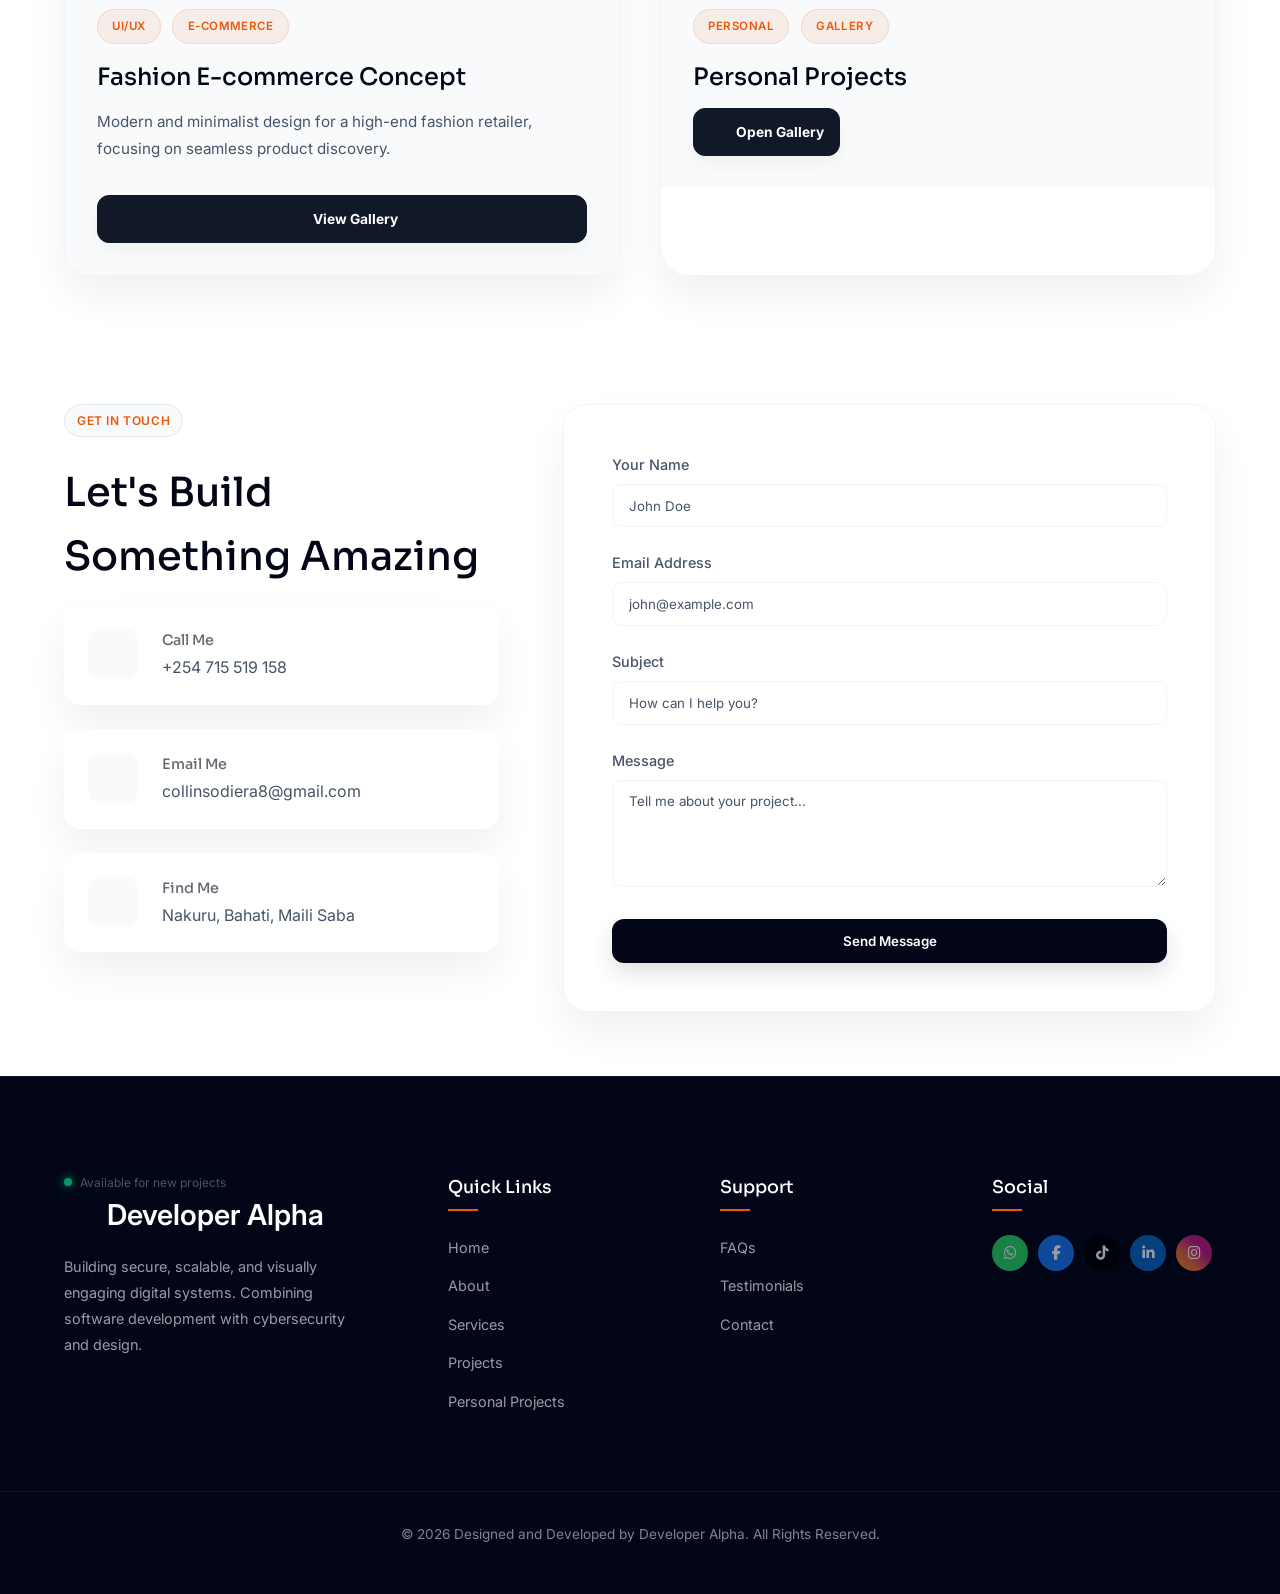
==== commit 26e89296: "project updated" ====
--- a/index.html
+++ b/index.html
@@ -2,85 +2,75 @@
 <html lang="en">
 
 <head>
-    <meta charset="UTF-8" />
-
-<meta name="google-site-verification" content="ZRVdE6pYnTM01P_wZT1u4FBCieBihNr2aSqTS-ZL7ko" />
-
-<meta
-  name="viewport"
-  content="width=device-width, initial-scale=1.0"
-/>
-
-<title>
-  Alpha Odiero | Full Stack Developer & UI/UX Designer
-</title>
-
-<meta
-  name="description"
-  content="Alpha Odiero is a Kenyan Full Stack Developer, UI/UX Designer, and Cybersecurity Enthusiast building modern scalable web applications and digital products."
-/>
-
-<meta
-  name="keywords"
-  content="Alpha Odiero, Full Stack Developer Kenya, Web Developer Kenya, UI UX Designer Kenya, JavaScript Developer, React Developer"
-/>
-
-<meta name="author" content="Alpha Odiero" />
-
-<meta name="robots" content="index, follow" />
-
-<meta name="theme-color" content="#ea580c" />
-
-<!-- Open Graph / Social Sharing -->
-
-<meta property="og:type" content="website" />
-
-<meta
-  property="og:url"
-  content="https://alpha-odiero-online.vercel.app/"
-/>
-
-<meta
-  property="og:title"
-  content="Alpha Odiero | Full Stack Developer"
-/>
-
-<meta
-  property="og:description"
-  content="Modern portfolio for Alpha Odiero — Full Stack Developer, UI/UX Designer & Cybersecurity Enthusiast."
-/>
-
-<meta
-  property="og:image"
-  content="https://alpha-odiero-online.vercel.app/assets/preview.jpg"
-/>
-
-<!-- Twitter -->
-
-<meta
-  name="twitter:card"
-  content="summary_large_image"
-/>
-
-<meta
-  name="twitter:title"
-  content="Alpha Odiero | Full Stack Developer"
-/>
-
-<meta
-  name="twitter:description"
-  content="Modern portfolio for Alpha Odiero."
-/>
-
-<meta
-  name="twitter:image"
-  content="https://alpha-odiero-online.vercel.app/assets/preview.jpg"
-/>
-    <meta charset="UTF-8">
-    <meta name="viewport" content="width=device-width, initial-scale=1.0">
-    <title>Developer Alpha | Alpha Odiero - Full-Stack Developer & Designer</title>
-    <meta name="description"
-        content="Portfolio of Alpha Odiero (Developer Alpha), a Kenyan Full-Stack Developer, UI/UX Designer, and Cybersecurity Enthusiast. Building secure and scalable digital experiences.">
+<meta charset="UTF-8" />
+    <meta name="viewport" content="width=device-width, initial-scale=1.0" />
+    <meta name="google-site-verification" content="ZRVdE6pYnTM01P_wZT1u4FBCieBihNr2aSqTS-ZL7ko" />
+
+    <title>
+      Alpha Odiero | Full Stack Developer & UI/UX Designer
+    </title>
+
+    <meta
+      name="description"
+      content="Alpha Odiero is a Kenyan Full Stack Developer, UI/UX Designer, and Cybersecurity Enthusiast building modern scalable web applications and digital products."
+    />
+
+    <meta
+      name="keywords"
+      content="Alpha Odiero, Full Stack Developer Kenya, Web Developer Kenya, UI UX Designer Kenya, JavaScript Developer, React Developer"
+    />
+
+    <meta name="author" content="Alpha Odiero" />
+
+    <meta name="robots" content="index, follow" />
+
+    <meta name="theme-color" content="#ea580c" />
+
+    <!-- Open Graph / Social Sharing -->
+
+    <meta property="og:type" content="website" />
+
+    <meta
+      property="og:url"
+      content="https://alpha-odiero-online.vercel.app/"
+    />
+
+    <meta
+      property="og:title"
+      content="Alpha Odiero | Full Stack Developer"
+    />
+
+    <meta
+      property="og:description"
+      content="Modern portfolio for Alpha Odiero — Full Stack Developer, UI/UX Designer & Cybersecurity Enthusiast."
+    />
+
+    <meta
+      property="og:image"
+      content="https://alpha-odiero-online.vercel.app/assets/preview.jpg"
+    />
+
+    <!-- Twitter -->
+
+    <meta
+      name="twitter:card"
+      content="summary_large_image"
+    />
+
+    <meta
+      name="twitter:title"
+      content="Alpha Odiero | Full Stack Developer"
+    />
+
+    <meta
+      name="twitter:description"
+      content="Modern portfolio for Alpha Odiero."
+    />
+
+    <meta
+      name="twitter:image"
+      content="https://alpha-odiero-online.vercel.app/assets/preview.jpg"
+    />
 
     <!-- CSS -->
     <link rel="stylesheet" href="https://cdnjs.cloudflare.com/ajax/libs/font-awesome/6.4.0/css/all.min.css">
@@ -138,12 +128,12 @@
         </div>
         <div class="mobile-menu-content">
             <ul class="mobile-nav-links">
-                <li><a href="#home">Home</a></li>
-                <li><a href="#about">About</a></li>
-                <li><a href="#services">Services</a></li>
-                <li><a href="#skills">Skills</a></li>
-                <li><a href="#projects">Projects</a></li>
-                <li><a href="#contact" class="nav-contact-btn">Contact</a></li>
+                <li><a href="#home"><i data-lucide="home"></i> Home</a></li>
+                <li><a href="#about"><i data-lucide="user"></i> About</a></li>
+                <li><a href="#services"><i data-lucide="briefcase"></i> Services</a></li>
+                <li><a href="#skills"><i data-lucide="code-2"></i> Skills</a></li>
+                <li><a href="#projects"><i data-lucide="folder"></i> Projects</a></li>
+                <li><a href="#contact" class="nav-contact-btn"><i data-lucide="mail"></i> Contact</a></li>
             </ul>
         </div>
         <div class="mobile-menu-footer">
@@ -154,7 +144,7 @@
         </div>
     </div>
 
-    <!-- Hero Section -->
+<!-- Hero Section -->
     <section id="home" class="hero map-bg map-bg-world">
         <div class="container hero-grid">
             <div class="hero-content reveal">
@@ -170,9 +160,8 @@
                     <a href="#contact" class="btn btn-outline">Let's Work Together</a>
                 </div>
                 <div class="social-connect-wrapper">
-                    <div class="social-connect-text">
-                        <span class="follow-text">Follow me</span><span class="colon">:</span>
-                    </div>
+                    <div class="connect-text">Connect with me</div>
+                    <div class="connect-text-sub">Let's connect and build your online presence</div>
                     <div class="social-icons">
                         <a href="https://wa.me/254715519158" class="social-icon whatsapp" title="WhatsApp"><i
                                 class="fa-brands fa-whatsapp"></i></a>
@@ -182,13 +171,13 @@
                                 class="fa-brands fa-tiktok"></i></a>
                         <a href="https://linkedin.com/in/alphaodiero" class="social-icon linkedin" title="LinkedIn"><i
                                 class="fa-brands fa-linkedin-in"></i></a>
-                        <a href="https://t.me/alphaodiero" class="social-icon telegram" title="Telegram"><i
-                                class="fa-brands fa-telegram-plane"></i></a>
-                        <a href="mailto:collinsodiera8@gmail.com" class="social-icon email" title="Email"><i
-                                class="fa-solid fa-envelope"></i></a>
-                        <a href="https://github.com/alpha-odiero" class="social-icon github" title="GitHub"><i
-                                class="fa-brands fa-git-alt"></i><span class="git-text">git</span></a>
-                    </div>
+                        <a href="https://instagram.com/alphaodiero" class="social-icon instagram" title="Instagram"><i
+                                class="fa-brands fa-instagram"></i></a>
+                    </div>
+                    <div class="social-follow-text">Follow me on social media</div>
+                </div>
+                <div class="hero-scroll-indicator">
+                    <div class="scroll-cue"><code>&lt;/&gt;</code></div>
                 </div>
             </div>
             <div class="hero-flow-diagram reveal">
@@ -461,8 +450,8 @@
                             <span class="project-tag">Refreshment</span>
                             <span class="project-tag">Dashboard</span>
                         </div>
-                        <h3>shushi restaurant</h3>
-                        <p>A project designed to help cleants who are visiting shushi,to have a good time to know more
+                        <h3>Shushi Restaurant</h3>
+                        <p>A project designed to help clients who are visiting Shushi, to have a good time to know more
                             about their services all in one place.</p>
                         <div class="project-links">
                             <a href="#" class="project-link" data-modal="shushiDetailsModal"><i data-lucide="file-text"></i>
@@ -485,7 +474,7 @@
                         <h3>Kingstone resort</h3>
                         <p>Kingstone Resort serves Kenyans by offering comfortable accommodation, quality hospitality,
                             delicious meals, relaxation facilities, conference services, and tourism experiences that
-                            support local travel, employment opportunities, and economic growth within communities..</p>
+                            support local travel, employment opportunities, and economic growth within communities.</p>
                         <div class="project-links">
                             <a href="#" class="project-link" data-modal="kingstoneDetailsModal"><i data-lucide="file-text"></i>
                                 View Details</a>
@@ -500,15 +489,15 @@
                 <!-- Project: Sushi Restaurant -->
                 <div class="project-card reveal" data-category="web">
                     <div class="project-img">
-                        <img src="images/kingstone (2).jpg" alt="Sushi Restaurant" referrerPolicy="no-referrer">
+                        <img src="images/splarkle.jpg" alt="Sushi Restaurant" referrerPolicy="no-referrer">
                     </div>
                     <div class="project-info">
                         <div class="project-tags">
                             <span class="project-tag">Restaurant</span>
                             <span class="project-tag">Full-Stack</span>
                         </div>
-                        <h3>Sushi Restaurant</h3>
-                        <p>A digital platform designed to help clients discover menu items and services in one place, providing a premium dining preview experience.</p>
+                        <h3>Sparkle cleaning</h3>
+                        <p>A digital platform designed to help clients discover cleaning services in one place, providing a premium clean lives.</p>
                         <div class="project-links">
                             <a href="#" class="project-link" data-modal="shushiDetailsModal"><i data-lucide="file-text"></i>
                                 View Details</a>
@@ -719,20 +708,20 @@
             <div class="contact-form reveal">
                 <form id="contactForm">
                     <div class="form-group">
-                        <label>Your Name</label>
-                        <input type="text" class="form-control" placeholder="John Doe" required>
+                        <label for="name">Your Name</label>
+                        <input type="text" id="name" name="name" class="form-control" placeholder="John Doe" required>
                     </div>
                     <div class="form-group">
-                        <label>Email Address</label>
-                        <input type="email" class="form-control" placeholder="john@example.com" required>
+                        <label for="email">Email Address</label>
+                        <input type="email" id="email" name="email" class="form-control" placeholder="john@example.com" required>
                     </div>
                     <div class="form-group">
-                        <label>Subject</label>
-                        <input type="text" class="form-control" placeholder="How can I help you?" required>
+                        <label for="subject">Subject</label>
+                        <input type="text" id="subject" name="subject" class="form-control" placeholder="How can I help you?" required>
                     </div>
                     <div class="form-group">
-                        <label>Message</label>
-                        <textarea class="form-control" rows="5" placeholder="Tell me about your project..."
+                        <label for="message">Message</label>
+                        <textarea id="message" name="message" class="form-control" rows="5" placeholder="Tell me about your project..."
                             required></textarea>
                     </div>
                     <button type="submit" class="btn btn-primary" style="width: 100%;">Send Message</button>
@@ -787,6 +776,8 @@
                             class="fa-brands fa-tiktok"></i></a>
                     <a href="https://linkedin.com/in/alphaodiero" class="social-icon linkedin" title="LinkedIn"><i
                             class="fa-brands fa-linkedin-in"></i></a>
+                    <a href="https://instagram.com/alphaodiero" class="social-icon instagram" title="Instagram"><i
+                            class="fa-brands fa-instagram"></i></a>
                 </div>
             </div>
         </div>
@@ -1195,9 +1186,9 @@
             <div class="gallery-grid">
                 <div class="gallery-item"><img src="images/Kryon™ - Brand Guidelines.jpg" alt="Brand Item 1"></div>
                 <div class="gallery-item"><img src="images/Instagram (1).jpg" alt="Brand Item 2"></div>
-                <div class="gallery-item"><img src="images/Saas Dashboard Series - Orders - S_ Datta.jpg"
+                <div class="gallery-item"><img src="images/dashboard.jpg"
                         alt="Brand Item 3"></div>
-                <div class="gallery-item"><img src="images/Top Digital Marketing Agency in Pakistan.jpg"
+                <div class="gallery-item"><img src="images/Magazine Cover Design.jpg"
                         alt="Brand Item 4"></div>
                 <div class="gallery-item"><img src="images/Clothing Ad Flyer Design.jpg" alt="Brand Item 5"></div>
             </div>
@@ -1216,10 +1207,9 @@
             <p>A collection of high-impact visual content created for social media and digital advertising campaigns.
             </p>
             <div class="gallery-grid">
-                <div class="gallery-item"><img src="images/Top Digital Marketing Agency in Pakistan.jpg"
-                        alt="Marketing Asset 1"></div>
-                <div class="gallery-item"><img src="images/Clothing Ad Flyer Design.jpg" alt="Marketing Asset 2"></div>
-                <div class="gallery-item"><img src="images/Instagram (1).jpg" alt="Marketing Asset 3"></div>
+                <div class="gallery-item"><img src="images/Clothing Ad Flyer Design.jpg" alt="Marketing Asset 1"></div>
+                <div class="gallery-item"><img src="images/Instagram (1).jpg" alt="Marketing Asset 2"></div>
+                <div class="gallery-item"><img src="images/advert.jpg" alt="Marketing Asset 3"></div>
             </div>
             <div style="margin-top: 2rem; display: flex; justify-content: center;">
                 <a href="https://github.com/alpha-odiero" target="_blank" class="btn btn-primary">Explore Full
--- a/css/style.css
+++ b/css/style.css
@@ -162,10 +162,10 @@
 }
 
 .theme-icon {
-    width: 19px;
-    height: 19px;
+    width: 20px;
+    height: 20px;
     position: absolute;
-    transition: opacity 0.2s ease, transform 0.2s ease;
+    transition: opacity 0.3s ease, transform 0.3s ease;
 }
 
 .theme-icon-moon {
@@ -181,6 +181,11 @@
 :root[data-theme="dark"] .theme-icon-moon {
     opacity: 1;
     transform: rotate(0) scale(1);
+}
+
+.theme-toggle:hover i[data-lucide] {
+    transform: scale(1.15);
+    transition: transform 0.3s ease;
 }
 
 .logo-icon {
@@ -244,6 +249,10 @@
     font-weight: 500;
     transition: var(--transition-smooth);
     position: relative;
+}
+
+.nav-links a i[data-lucide] {
+    display: none;
 }
 
 .nav-links a:not(.nav-contact-btn)::after {
@@ -255,6 +264,7 @@
     height: 2px;
     background-color: var(--accent-orange);
     transition: width 0.3s ease;
+    margin-left: 20px;
 }
 
 .nav-links a:not(.nav-contact-btn):hover::after,
@@ -379,50 +389,75 @@
     gap: 1.2rem;
 }
 
+.hero-scroll-indicator {
+    width: 100%;
+    display: flex;
+    justify-content: center;
+    margin-top: 1rem;
+    padding-bottom: 2rem;
+}
+
+.scroll-cue {
+    font-size: 1.5rem;
+    color: var(--accent-orange);
+    animation: bounceScroll 2s infinite;
+}
+
+.scroll-cue code {
+    font-family: 'Sora', sans-serif;
+    font-weight: 600;
+}
+
+@keyframes bounceScroll {
+    0%, 100% { transform: translateY(0); }
+    50% { transform: translateY(-10px); }
+}
+
 .social-connect-wrapper {
-    position: relative;
-    padding-left: 0;
-    margin-bottom: 2rem;
     display: flex;
     flex-direction: column;
-    align-items: flex-start;
+    align-items: center;
     width: 100%;
-}
-
-.social-connect-wrapper::before {
-    display: none;
-}
-
-.social-connect-text {
+    margin-top: 1.5rem;
+    padding-bottom: 0;
+}
+
+.connect-text {
+    font-size: 1.1rem;
+    font-weight: 600;
+    margin-bottom: 6px;
+    text-align: center;
+}
+
+.connect-text-sub {
     font-size: 0.95rem;
+    font-weight: 400;
+    color: var(--text-secondary);
+    margin-bottom: 16px;
+    text-align: center;
+}
+
+.hero .social-icons {
+    display: flex;
+    justify-content: center;
+    gap: 1.2rem;
+    flex-wrap: wrap;
+    padding-top: 0;
+    padding-bottom: 0;
     margin-bottom: 8px;
-    opacity: 0.8;
-    display: inline-block;
-    padding-right: 0;
-    text-align: left;
-}
-
-.social-connect-text .follow-text {
-    color: var(--accent-orange);
-    font-weight: 500;
-}
-
-.social-connect-text .colon {
-    color: #000;
-    font-weight: 500;
-}
-
-.hero .social-icons {
-    padding-top: 4px;
-    padding-bottom: 1.2rem;
-    border-bottom: 1px solid var(--border-color);
-    width: fit-content;
-    justify-content: flex-start;
+}
+
+i[data-lucide], i.fa-solid, i.fa-brands, i.fa-regular {
+    transition: var(--transition-smooth);
+}
+
+i[data-lucide]:hover, i.fa-solid:hover, i.fa-brands:hover, i.fa-regular:hover {
+    transform: scale(1.1);
 }
 
 .social-icon {
-    width: 30px;
-    height: 30px;
+    width: 36px;
+    height: 36px;
     display: flex;
     align-items: center;
     justify-content: center;
@@ -431,8 +466,16 @@
     background: var(--bg-soft);
     transition: var(--transition-smooth);
     text-decoration: none;
-    font-size: 0.85rem;
-    box-shadow: 0 4px 10px rgba(0,0,0,0.05);
+    font-size: 1rem;
+    box-shadow: 0 4px 12px rgba(0,0,0,0.08);
+}
+
+.social-icon i {
+    transition: var(--transition-smooth);
+}
+
+.social-icon:hover i {
+    transform: scale(1.15);
 }
 
 .social-icon.whatsapp {
@@ -440,10 +483,14 @@
     background: #25d366;
 }
 
-.social-icon.email {
-    color: #ea4335;
-    background: var(--bg-soft);
-    font-size: 1rem;
+.social-icon.facebook {
+    color: white;
+    background: #1877f2;
+}
+
+.social-icon.linkedin {
+    color: white;
+    background: #0a66c2;
 }
 
 .social-icon.tiktok {
@@ -451,49 +498,23 @@
     background: #000000;
 }
 
-.social-icon.github {
-    color: #f14e32;
-    background: var(--bg-soft);
-    width: auto;
-    border-radius: 0;
-    gap: 4px;
-    font-size: 1rem;
-    box-shadow: none;
-}
-
-.social-icon.github .git-text {
-    color: #000;
-    font-family: 'Inter', sans-serif;
-    font-weight: 800;
-    font-size: 1rem;
-}
-
-.social-icon.linkedin {
+.social-icon.instagram {
     color: white;
-    background: #0a66c2;
-}
-
-.social-icon.facebook {
-    color: white;
-    background: #1877f2;
-}
-
-.social-icon.telegram {
-    color: white;
-    background: #0088cc;
+    background: linear-gradient(45deg, #f09433, #e6683c, #bc1888, #cc2366);
 }
 
 .social-icon:hover {
     transform: translateY(-4px);
     box-shadow: 0 8px 15px rgba(0,0,0,0.15);
     filter: brightness(1.1);
-    /* Mobile social connect adjustments */
-    .social-connect-wrapper {
-        align-items: center;
-    }
-    .hero .social-icons {
-        justify-content: center;
-    }
+}
+
+.social-connect-wrapper {
+    align-items: center;
+}
+
+.hero .social-icons {
+    justify-content: center;
 }
 
 .hero-flow-diagram {
@@ -750,6 +771,19 @@
     justify-content: center;
     margin-bottom: 2rem;
     color: var(--accent-orange);
+    transition: var(--transition-smooth);
+}
+
+.service-card:hover .service-icon {
+    transform: scale(1.1) rotate(5deg);
+}
+
+.service-icon i {
+    transition: var(--transition-smooth);
+}
+
+.service-card:hover .service-icon i {
+    transform: scale(1.1);
 }
 
 .service-card h3 {
@@ -1098,6 +1132,12 @@
     height: 18px;
     flex: 0 0 18px;
     color: currentColor;
+    transition: var(--transition-smooth);
+}
+
+.project-link:hover i,
+.project-link:hover svg {
+    transform: scale(1.15);
 }
 
 .project-link:hover {
@@ -1394,6 +1434,11 @@
     width: 18px;
     height: 18px;
     color: var(--accent-orange);
+    transition: var(--transition-smooth);
+}
+
+.card-action-btn:hover i, .card-action-btn:hover svg {
+    transform: scale(1.15);
 }
 
 .card-action-btn:hover {
--- a/css/responsive.css
+++ b/css/responsive.css
@@ -65,38 +65,53 @@
         display: block;
     }
 
-    .nav-socials-desktop {
-        display: none;
-    }
-
     .hero-title {
         font-size: 1.8rem;
     }
 
     .social-connect-wrapper {
-        transform: none;
-        margin-left: 0;
-        text-align: center;
-        display: block;
-        padding-left: 0;
-        margin-bottom: 2.5rem;
-    }
-
-    .social-connect-wrapper::before {
-        display: none;
-    }
-
-    .social-connect-text {
-        display: block;
-        text-align: center;
-        padding-right: 0;
-        border-bottom: none;
-        margin-bottom: 12px;
+        text-align: center;
+        display: flex;
+        flex-direction: column;
+        align-items: center;
+        margin-bottom: 1.5rem;
+    }
+
+    .connect-text {
+        font-size: 0.9rem;
+        margin-bottom: 4px;
+    }
+
+    .connect-text-sub {
+        font-size: 0.85rem;
+        margin-bottom: 8px;
     }
 
     .hero-content .social-connect-wrapper {
-        display: block;
-        margin: 0 auto;
+        display: flex;
+        flex-direction: column;
+        align-items: center;
+        margin: 0 auto;
+    }
+
+    .social-icons {
+        justify-content: center;
+        gap: 1rem;
+        flex-wrap: wrap;
+    }
+
+    .social-follow-text {
+        font-size: 0.8rem;
+        margin-top: 8px;
+    }
+
+    .hero-scroll-indicator {
+        margin-top: 1.5rem;
+        padding-bottom: 1.5rem;
+    }
+
+    .scroll-cue {
+        font-size: 1.2rem;
     }
 
     .section-title {
@@ -216,9 +231,9 @@
     }
 
     .social-icon {
-        width: 36px;
-        height: 36px;
-        font-size: 1rem;
+        width: 40px;
+        height: 40px;
+        font-size: 1.1rem;
     }
 
     .personal-page-top {
@@ -272,4 +287,8 @@
         height: 32px;
         font-size: 0.9rem;
     }
+
+    .scroll-cue {
+        font-size: 1.2rem;
+    }
 }
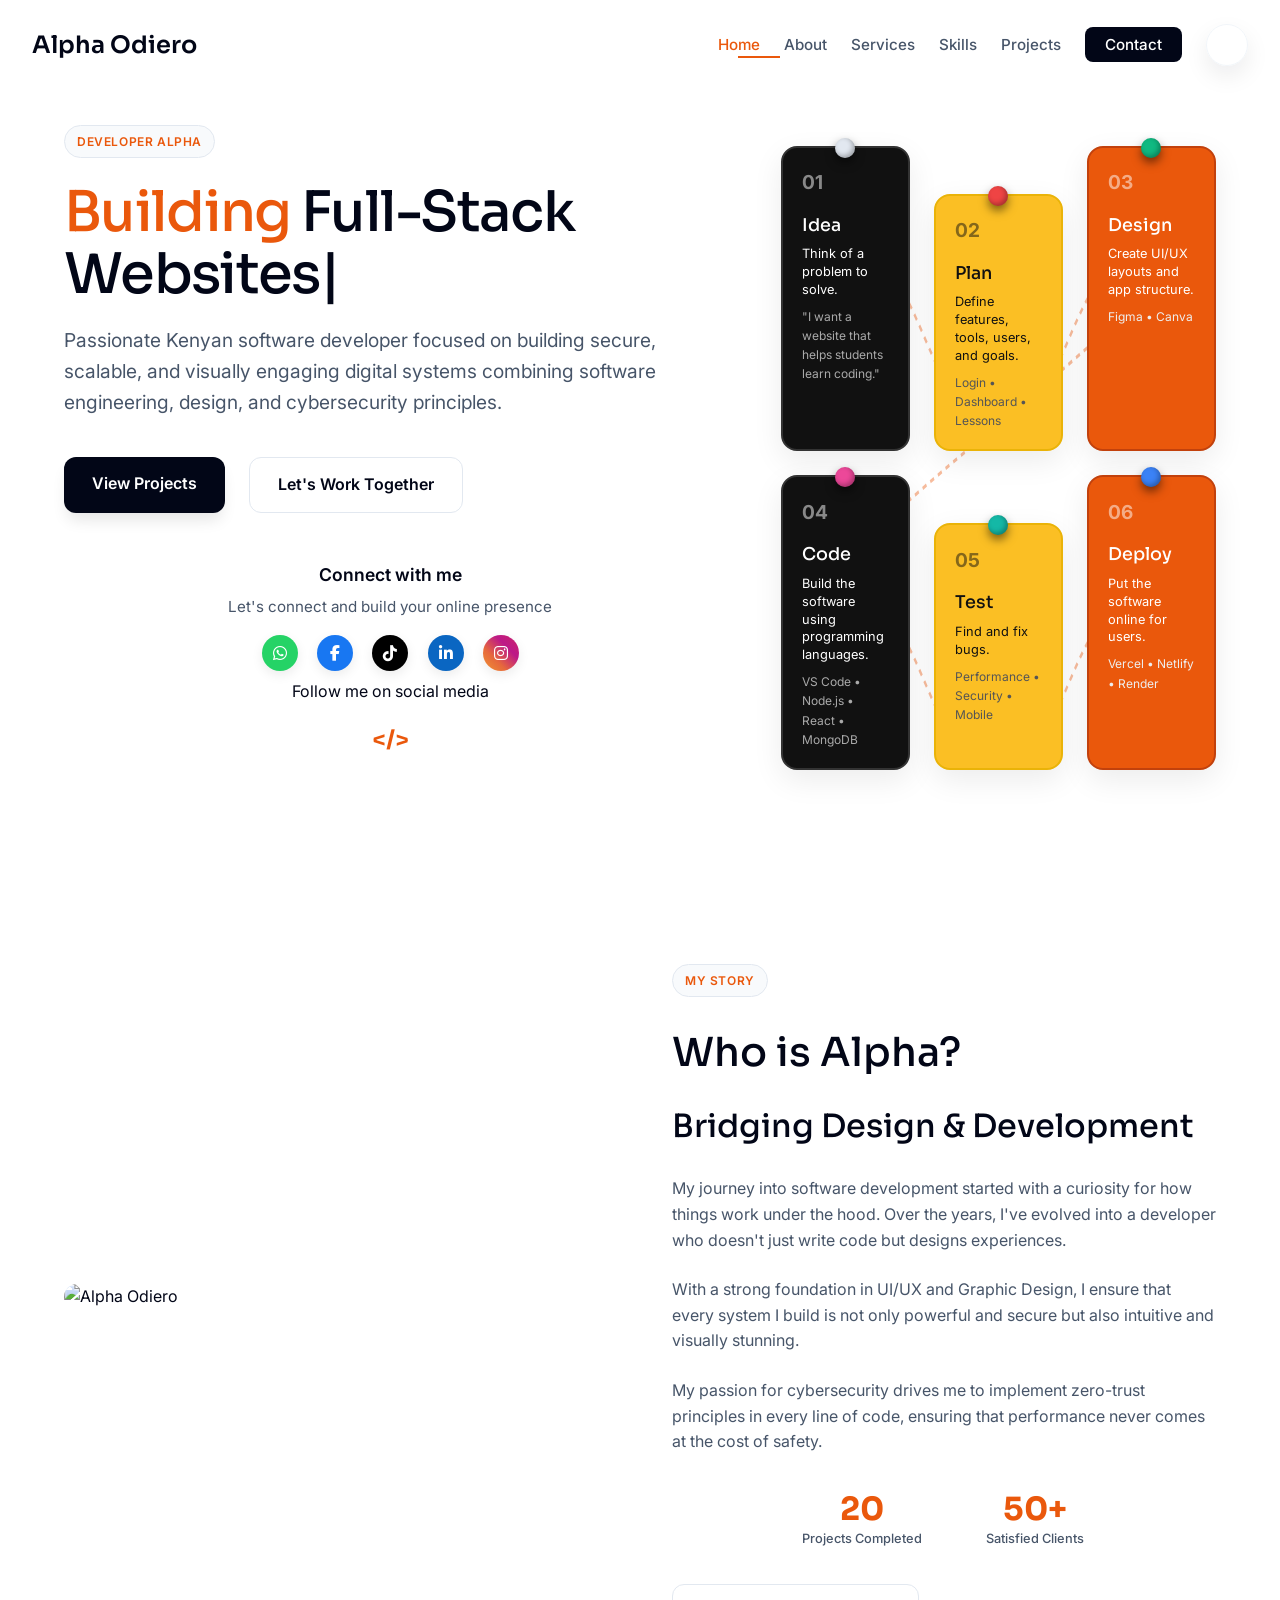
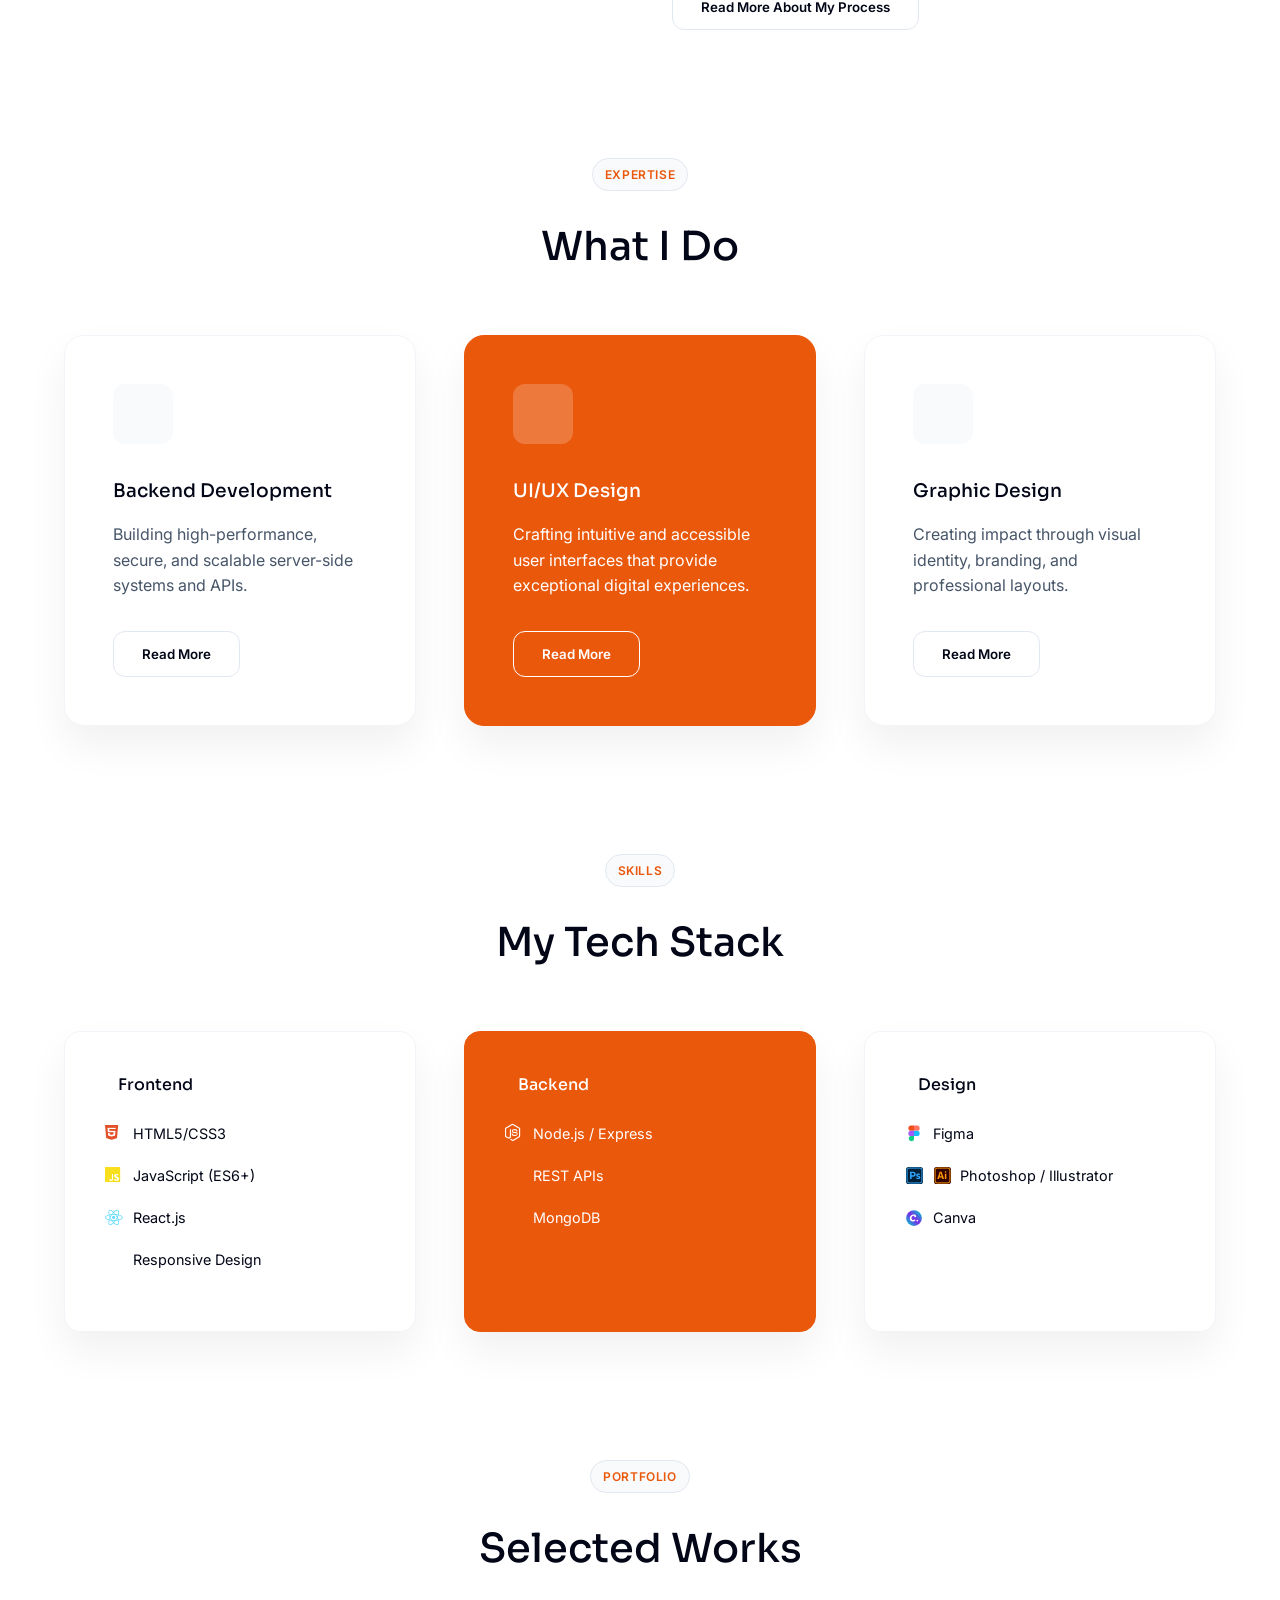
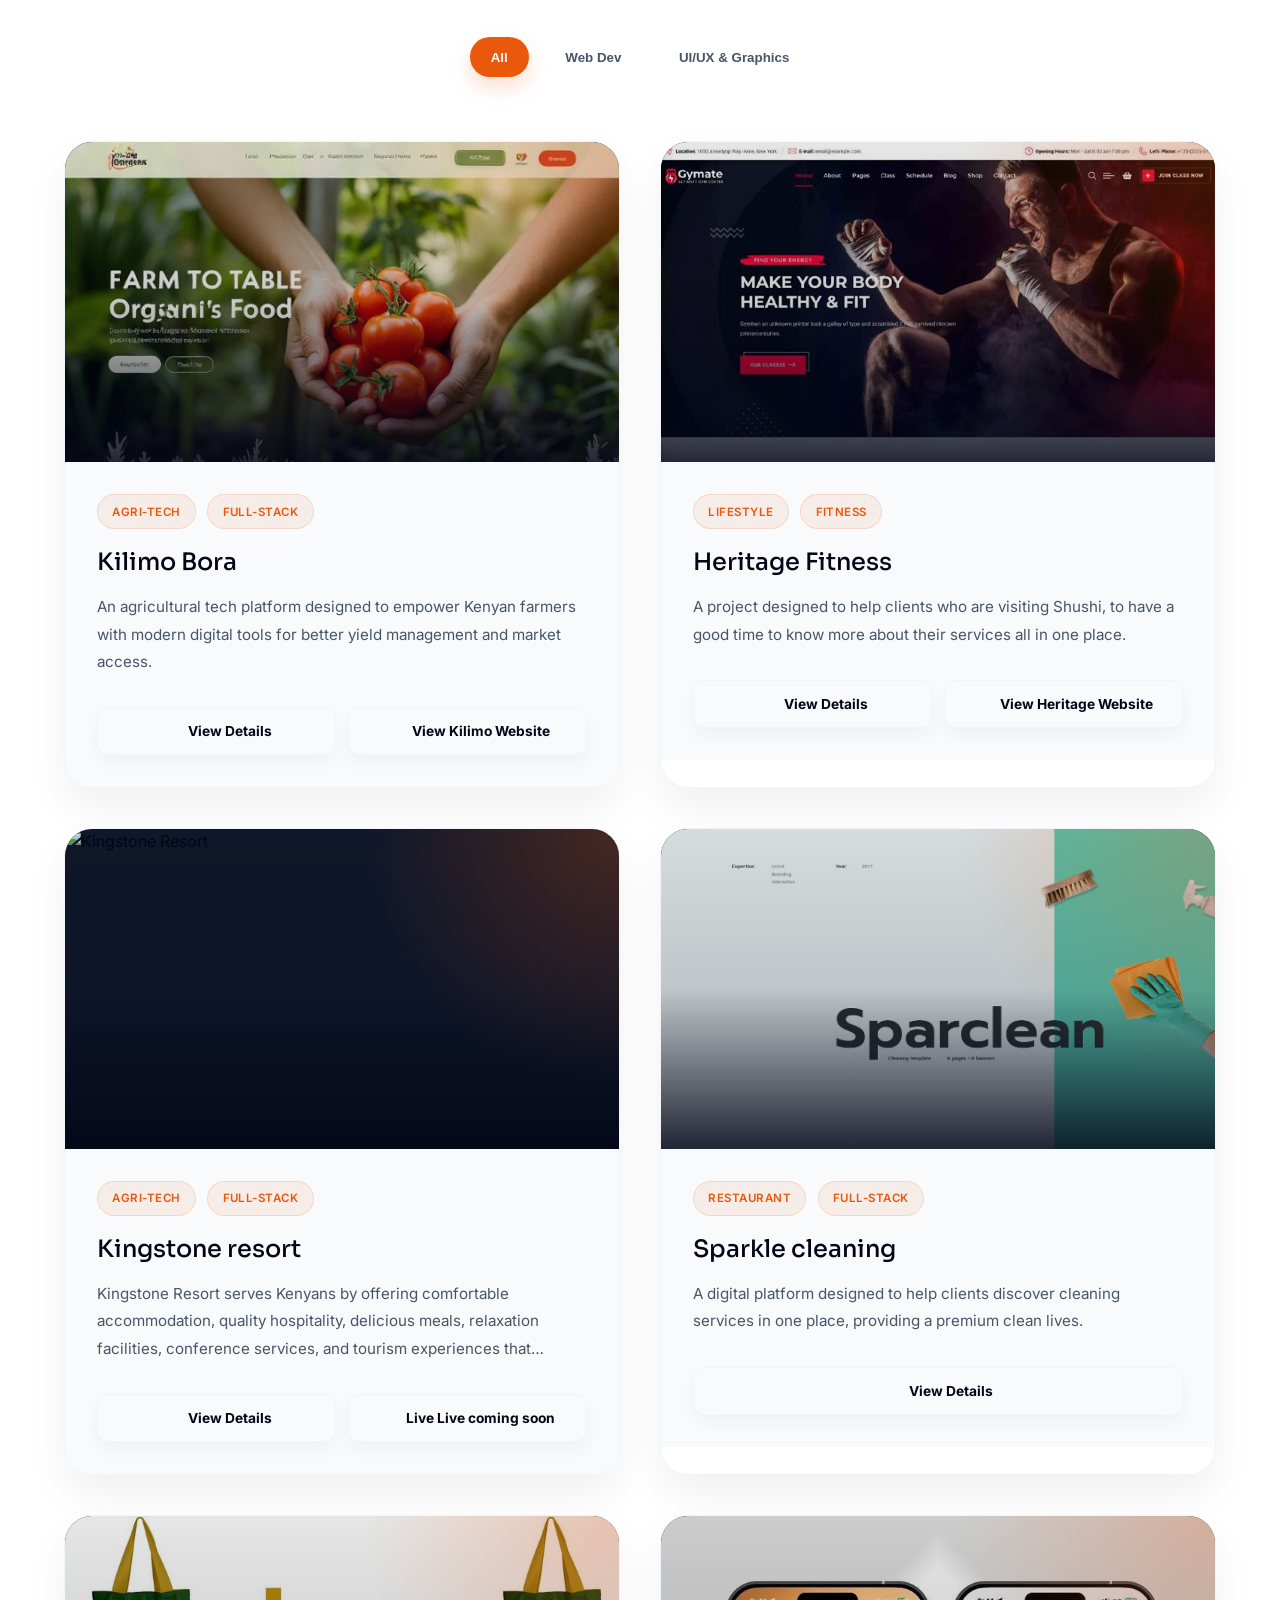
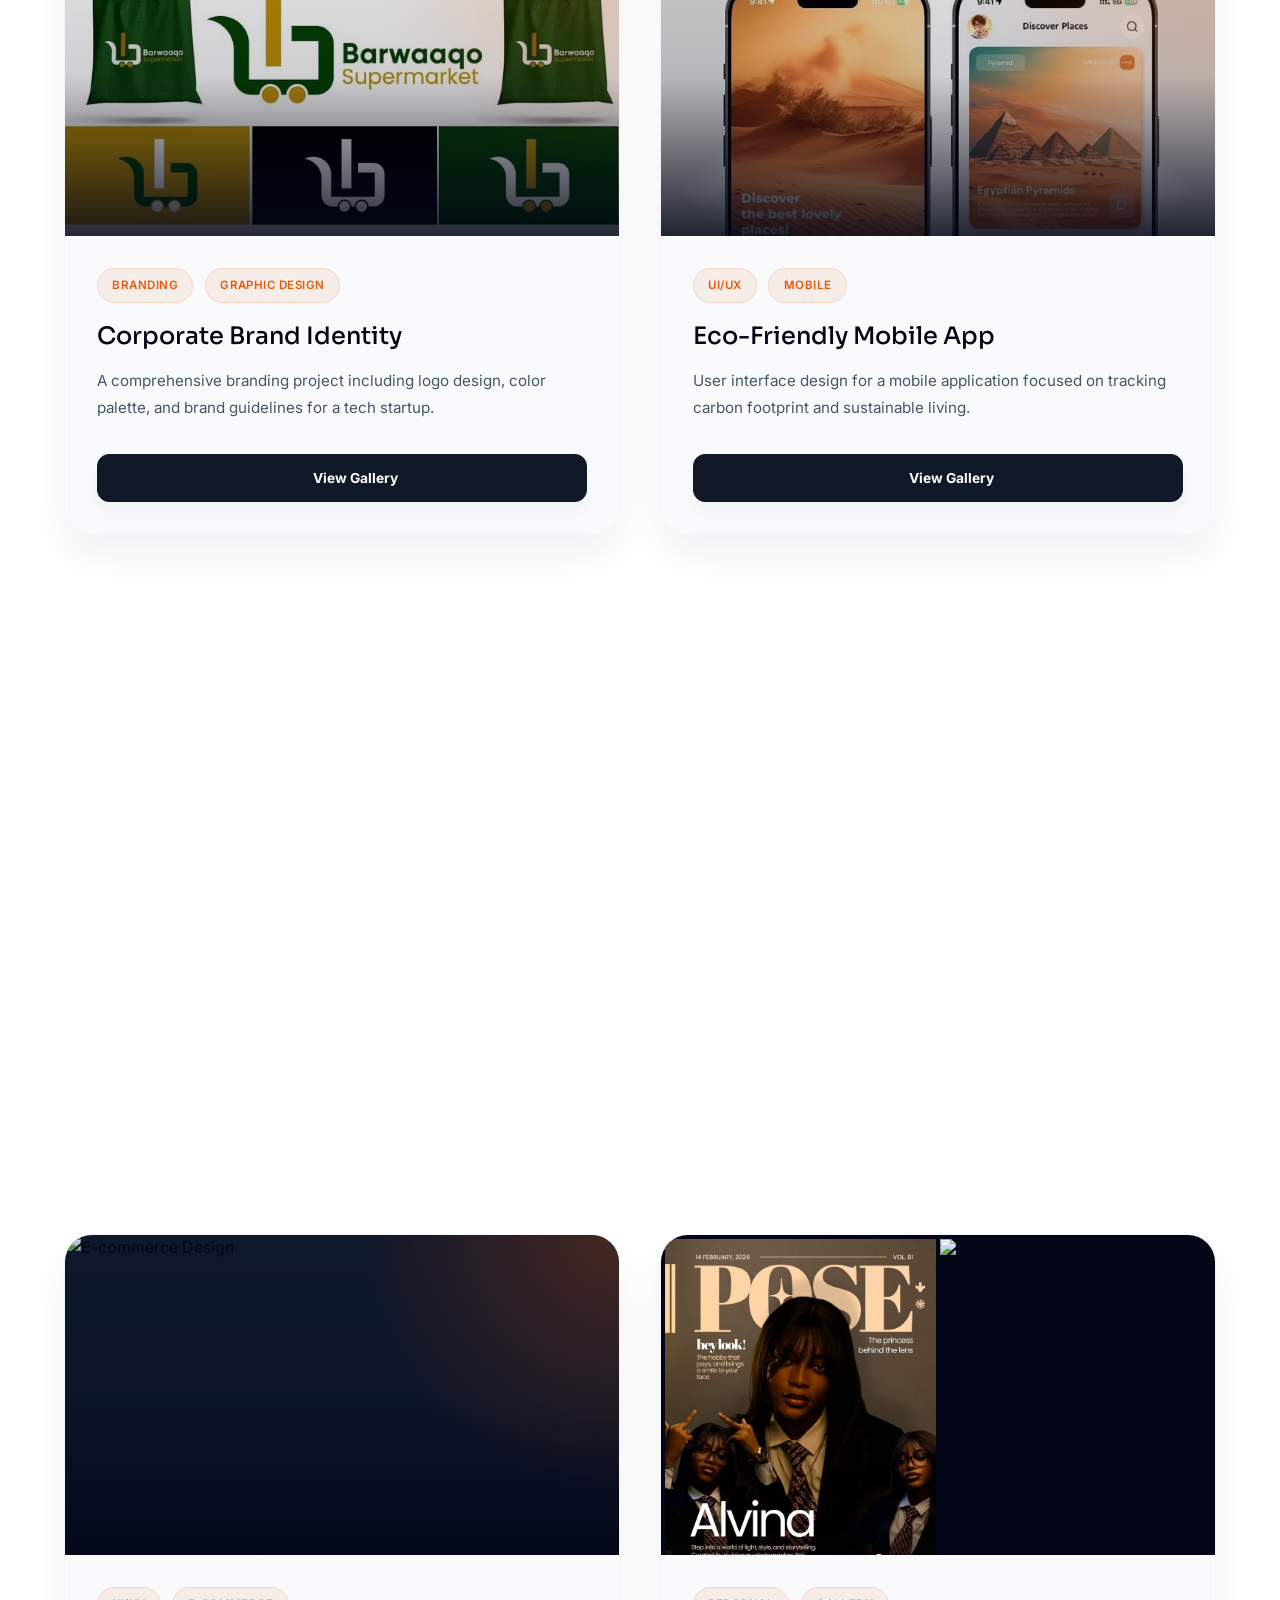
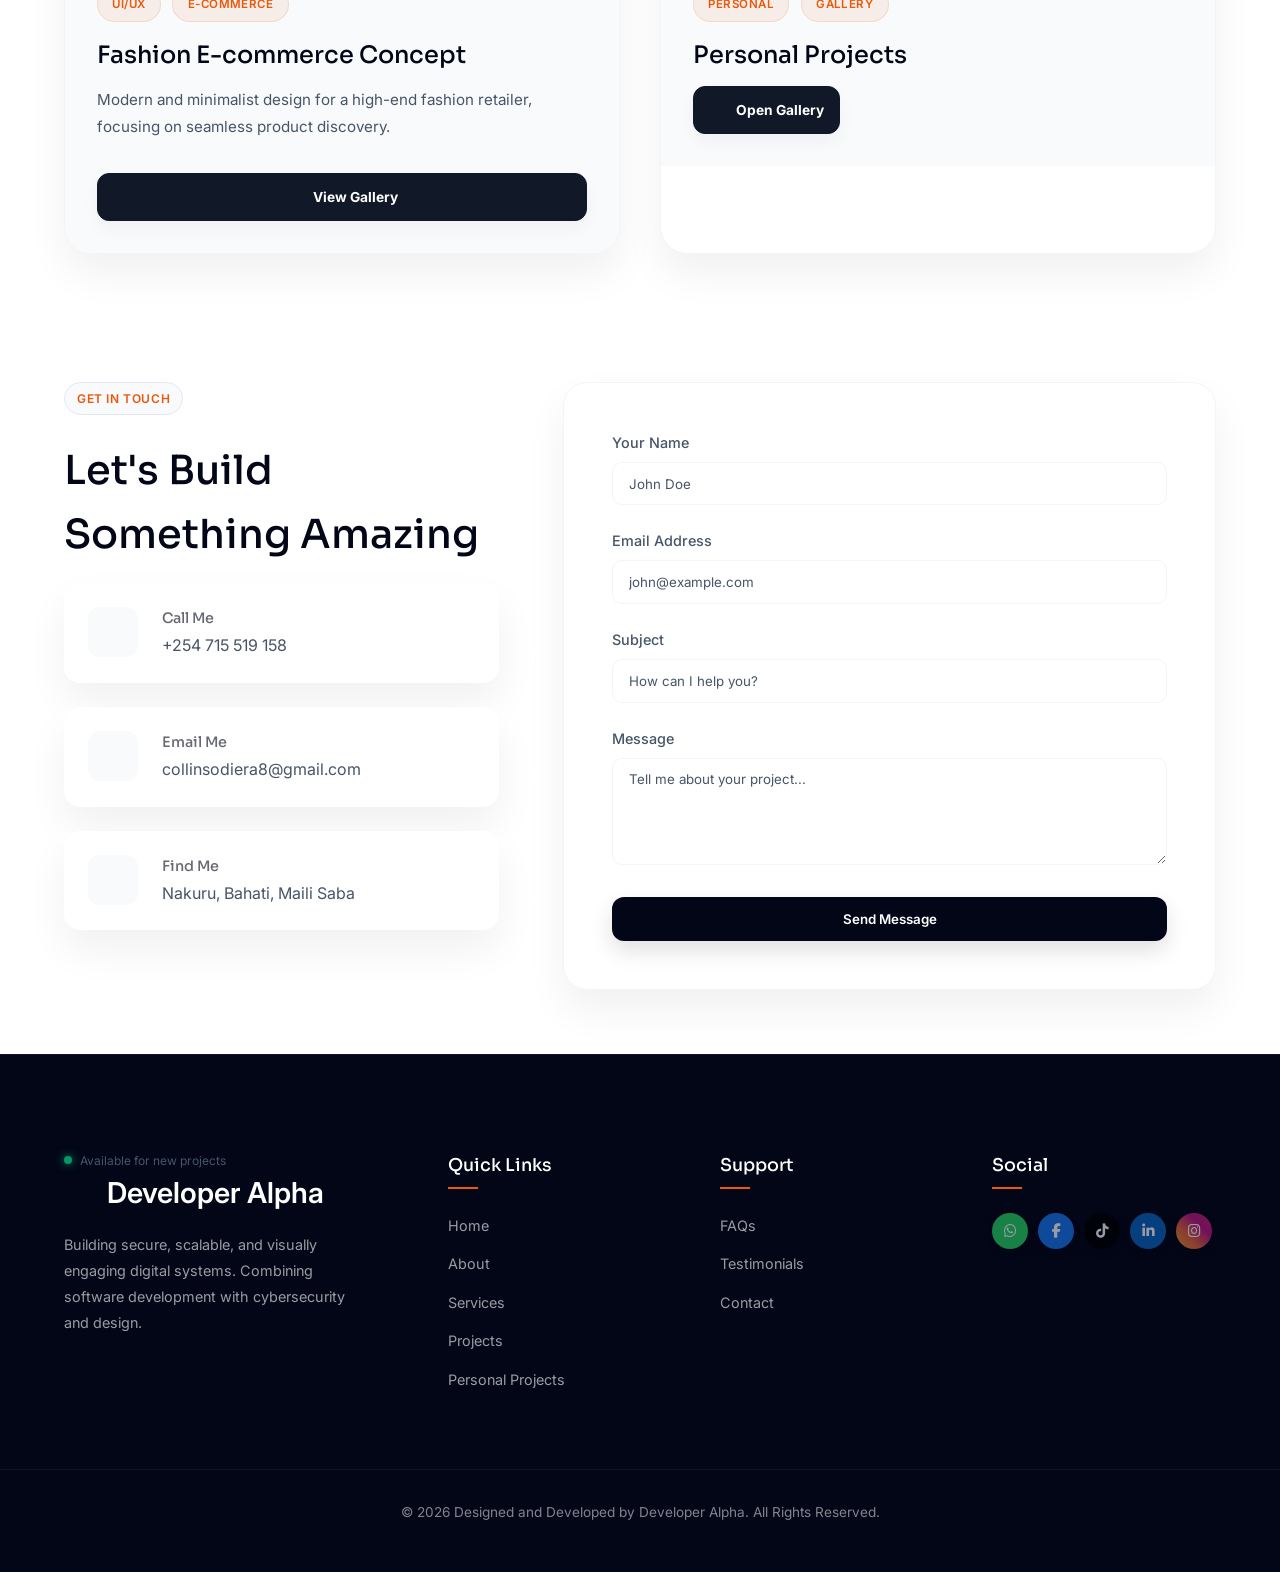
==== commit a251cfb1: "added heritage project" ====
--- a/index.html
+++ b/index.html
@@ -433,31 +433,30 @@
                             <a href="#" class="project-link" data-modal="kilimoDetailsModal"><i data-lucide="file-text"></i>
                                 View Details</a>
                             <a href="https://kilimo-bora-amber.vercel.app/" target="_blank" class="project-link"><i
-                                    data-lucide="external-link"></i> Live Demo</a>
-                            <a href="https://github.com/alpha-odiero" target="_blank" class="project-link"><i
-                                    class="fa-brands fa-github"></i> GitHub</a>
-                        </div>
-                    </div>
-                </div>
-
-                <!-- Project shishi -->
+                                    data-lucide="external-link"></i>View Kilimo Website</a>
+                           
+                        </div>
+                    </div>
+                </div>
+
+                <!-- ProjectHeritage fitness -->
                 <div class="project-card reveal" data-category="web">
                     <div class="project-img">
-                        <img src="images/kingstone (2).jpg" alt="SecuFlow" referrerPolicy="no-referrer">
+                        <img src="images/download (31).jpg" alt="SecuFlow" referrerPolicy="no-referrer">
                     </div>
                     <div class="project-info">
                         <div class="project-tags">
-                            <span class="project-tag">Refreshment</span>
-                            <span class="project-tag">Dashboard</span>
-                        </div>
-                        <h3>Shushi Restaurant</h3>
+                            <span class="project-tag">LifeStyle</span>
+                            <span class="project-tag">Fitness</span>
+                        </div>
+                        <h3>Heritage Fitness</h3>
                         <p>A project designed to help clients who are visiting Shushi, to have a good time to know more
                             about their services all in one place.</p>
                         <div class="project-links">
                             <a href="#" class="project-link" data-modal="shushiDetailsModal"><i data-lucide="file-text"></i>
                                 View Details</a>
-                            <a href="https://github.com/alpha-odiero" target="_blank" class="project-link"><i
-                                    class="fa-brands fa-github"></i> GitHub</a>
+                                        <a href="https://heritage-fitness-eight.vercel.app/" target="_blank" class="project-link"><i
+                                    data-lucide="external-link"></i>View Heritage Website</a>
                         </div>
                     </div>
                 </div>
@@ -479,9 +478,7 @@
                             <a href="#" class="project-link" data-modal="kingstoneDetailsModal"><i data-lucide="file-text"></i>
                                 View Details</a>
                             <a href="#" target="_blank" class="project-link"><i data-lucide="external-link"></i> Live
-                                Demo coming soon</a>
-                            <a href="https://github.com/alpha-odiero" target="_blank" class="project-link"><i
-                                    class="fa-brands fa-github"></i> GitHub</a>
+                                Live coming soon</a>
                         </div>
                     </div>
                 </div>
@@ -501,8 +498,6 @@
                         <div class="project-links">
                             <a href="#" class="project-link" data-modal="shushiDetailsModal"><i data-lucide="file-text"></i>
                                 View Details</a>
-                            <a href="https://github.com/alpha-odiero" target="_blank" class="project-link"><i
-                                    class="fa-brands fa-github"></i> GitHub</a>
                         </div>
                     </div>
                 </div>
@@ -1024,12 +1019,12 @@
             <button class="modal-close">&times;</button>
             <div class="project-detail-modal">
                 <span class="section-tag">Web Project</span>
-                <h2 class="section-title">Shushi Restaurant</h2>
-                <p class="project-detail-intro">A restaurant website designed to help customers quickly understand the menu, services, atmosphere, and contact options before visiting or making an order.</p>
+                <h2 class="section-title">Heritage Fitness</h2>
+                <p class="project-detail-intro">Heritage fitness needed an online presence for thir Gym to help client know what they are expecting.</p>
                 <div class="project-detail-grid">
                     <div class="project-detail-block">
                         <h3>Why the Client Needed a Website</h3>
-                        <p>The restaurant needed an online presence that could present its food, location, service style, and customer experience professionally instead of relying only on social media posts.</p>
+                        <p>The restaurant needed an online presence that could present lead more traffic to their Gym, location, service style, and customer experience professionally instead of relying only on social media posts.</p>
                     </div>
                     <div class="project-detail-block">
                         <h3>What It Solves</h3>
@@ -1043,7 +1038,7 @@
                     </div>
                     <div class="project-detail-block">
                         <h3>Key Focus</h3>
-                        <p>Food-focused visuals, simple navigation, contact access, mobile usability, and a welcoming presentation that supports walk-ins and inquiries.</p>
+                        <p>Body workout guidance, simple navigation, contact access, mobile usability, and a welcoming presentation that supports walk-ins and inquiries.</p>
                     </div>
                 </div>
             </div>
